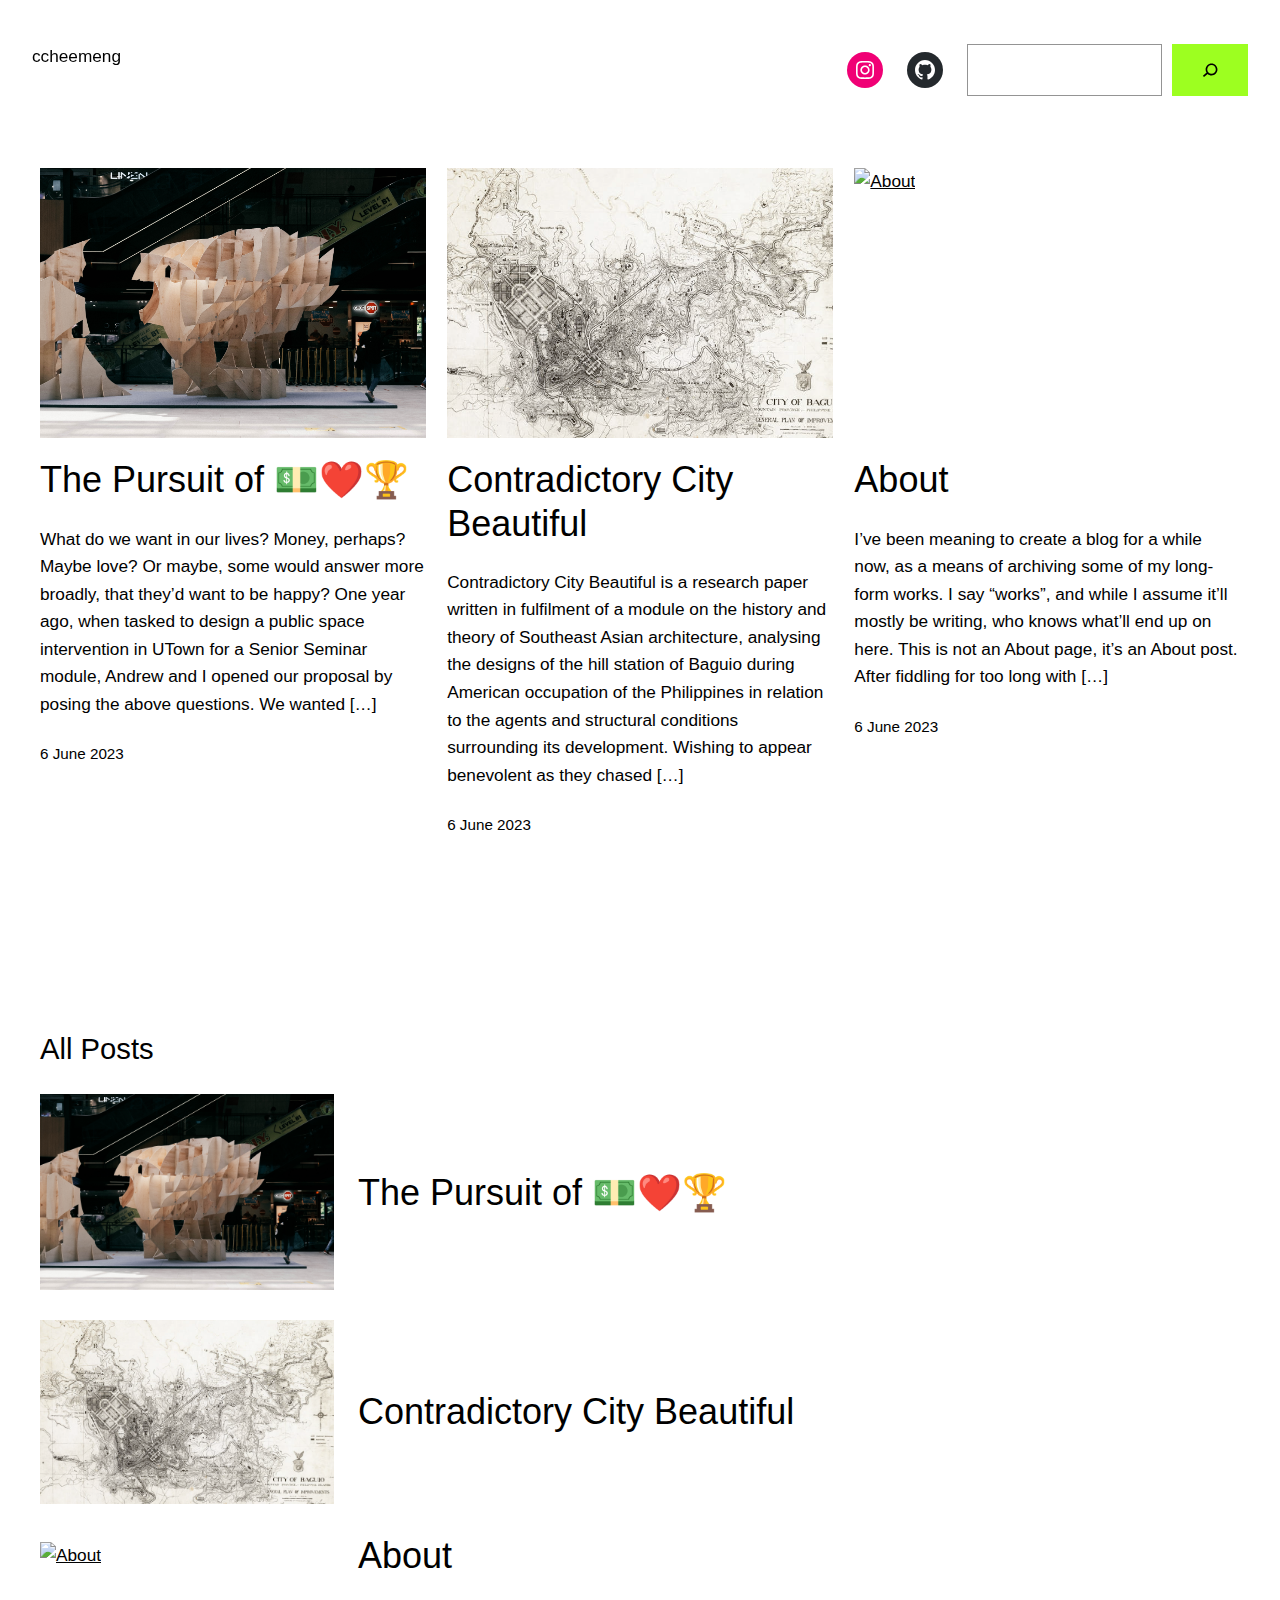
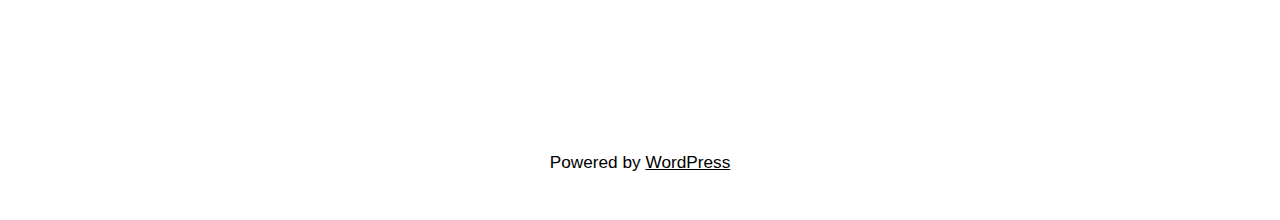
==== index.html @ 20da53ec "Add files via upload" ====
<!DOCTYPE html> <html lang="en-GB"> <head> 	<meta charset="UTF-8" /> 	<meta name="viewport" content="width=device-width, initial-scale=1" /> <meta name='robots' content='max-image-preview:large' /> <title>ccheemeng</title> <link rel="alternate" type="application/rss+xml" title="ccheemeng &raquo; Feed" href="./feed/" /> <link rel="alternate" type="application/rss+xml" title="ccheemeng &raquo; Comments Feed" href="./comments/feed/" /> <script>
window._wpemojiSettings = {"baseUrl":"https:\/\/s.w.org\/images\/core\/emoji\/14.0.0\/72x72\/","ext":".png","svgUrl":"https:\/\/s.w.org\/images\/core\/emoji\/14.0.0\/svg\/","svgExt":".svg","source":{"concatemoji":".\/wp-includes\/js\/wp-emoji-release.min.js?ver=6.2.2"}};
/*! This file is auto-generated */
!function(e,a,t){var n,r,o,i=a.createElement("canvas"),p=i.getContext&&i.getContext("2d");function s(e,t){p.clearRect(0,0,i.width,i.height),p.fillText(e,0,0);e=i.toDataURL();return p.clearRect(0,0,i.width,i.height),p.fillText(t,0,0),e===i.toDataURL()}function c(e){var t=a.createElement("script");t.src=e,t.defer=t.type="text/javascript",a.getElementsByTagName("head")[0].appendChild(t)}for(o=Array("flag","emoji"),t.supports={everything:!0,everythingExceptFlag:!0},r=0;r<o.length;r++)t.supports[o[r]]=function(e){if(p&&p.fillText)switch(p.textBaseline="top",p.font="600 32px Arial",e){case"flag":return s("\ud83c\udff3\ufe0f\u200d\u26a7\ufe0f","\ud83c\udff3\ufe0f\u200b\u26a7\ufe0f")?!1:!s("\ud83c\uddfa\ud83c\uddf3","\ud83c\uddfa\u200b\ud83c\uddf3")&&!s("\ud83c\udff4\udb40\udc67\udb40\udc62\udb40\udc65\udb40\udc6e\udb40\udc67\udb40\udc7f","\ud83c\udff4\u200b\udb40\udc67\u200b\udb40\udc62\u200b\udb40\udc65\u200b\udb40\udc6e\u200b\udb40\udc67\u200b\udb40\udc7f");case"emoji":return!s("\ud83e\udef1\ud83c\udffb\u200d\ud83e\udef2\ud83c\udfff","\ud83e\udef1\ud83c\udffb\u200b\ud83e\udef2\ud83c\udfff")}return!1}(o[r]),t.supports.everything=t.supports.everything&&t.supports[o[r]],"flag"!==o[r]&&(t.supports.everythingExceptFlag=t.supports.everythingExceptFlag&&t.supports[o[r]]);t.supports.everythingExceptFlag=t.supports.everythingExceptFlag&&!t.supports.flag,t.DOMReady=!1,t.readyCallback=function(){t.DOMReady=!0},t.supports.everything||(n=function(){t.readyCallback()},a.addEventListener?(a.addEventListener("DOMContentLoaded",n,!1),e.addEventListener("load",n,!1)):(e.attachEvent("onload",n),a.attachEvent("onreadystatechange",function(){"complete"===a.readyState&&t.readyCallback()})),(e=t.source||{}).concatemoji?c(e.concatemoji):e.wpemoji&&e.twemoji&&(c(e.twemoji),c(e.wpemoji)))}(window,document,window._wpemojiSettings);
</script> <style> img.wp-smiley, img.emoji { 	display: inline !important; 	border: none !important; 	box-shadow: none !important; 	height: 1em !important; 	width: 1em !important; 	margin: 0 0.07em !important; 	vertical-align: -0.1em !important; 	background: none !important; 	padding: 0 !important; } </style> 	<style id='wp-block-site-title-inline-css'> .wp-block-site-title a{color:inherit} .wp-block-site-title{font-size: var(--wp--preset--font-size--medium);font-weight: normal;line-height: 1.4;} .wp-block-site-title a:where(:not(.wp-element-button)){text-decoration: none;} .wp-block-site-title a:where(:not(.wp-element-button)):hover{text-decoration: underline;} .wp-block-site-title a:where(:not(.wp-element-button)):focus{text-decoration: underline dashed;} .wp-block-site-title a:where(:not(.wp-element-button)):active{color: var(--wp--preset--color--secondary);text-decoration: none;} </style> <style id='wp-block-page-list-inline-css'> .wp-block-navigation .wp-block-page-list{align-items:var(--navigation-layout-align,initial);background-color:inherit;display:flex;flex-direction:var(--navigation-layout-direction,initial);flex-wrap:var(--navigation-layout-wrap,wrap);justify-content:var(--navigation-layout-justify,initial)}.wp-block-navigation .wp-block-navigation-item{background-color:inherit} </style> <link rel='stylesheet' id='wp-block-navigation-css' href='./css/navigation-style.min.css' media='all' /> <style id='wp-block-navigation-inline-css'> .wp-block-navigation{font-size: var(--wp--preset--font-size--small);} .wp-block-navigation a:where(:not(.wp-element-button)){color: inherit;text-decoration: none;} .wp-block-navigation a:where(:not(.wp-element-button)):hover{text-decoration: underline;} .wp-block-navigation a:where(:not(.wp-element-button)):focus{text-decoration: underline dashed;} .wp-block-navigation a:where(:not(.wp-element-button)):active{text-decoration: none;} </style> <style id='wp-block-group-inline-css'> .wp-block-group{box-sizing:border-box} </style> <link rel='stylesheet' id='wp-block-social-links-css' href='./css/social-links-style.min.css' media='all' /> <style id='wp-block-search-inline-css'> .wp-block-search__button{margin-left:.625em;word-break:normal}.wp-block-search__button.has-icon{line-height:0}.wp-block-search__button svg{fill:currentColor;min-height:1.5em;min-width:1.5em;vertical-align:text-bottom}:where(.wp-block-search__button){border:1px solid #ccc;padding:.375em .625em}.wp-block-search__inside-wrapper{display:flex;flex:auto;flex-wrap:nowrap;max-width:100%}.wp-block-search__label{width:100%}.wp-block-search__input{border:1px solid #949494;flex-grow:1;margin-left:0;margin-right:0;min-width:3em;padding:8px;text-decoration:unset!important}.wp-block-search.wp-block-search__button-only .wp-block-search__button{margin-left:0}:where(.wp-block-search__button-inside .wp-block-search__inside-wrapper){border:1px solid #949494;padding:4px}:where(.wp-block-search__button-inside .wp-block-search__inside-wrapper) .wp-block-search__input{border:none;border-radius:0;padding:0 0 0 .25em}:where(.wp-block-search__button-inside .wp-block-search__inside-wrapper) .wp-block-search__input:focus{outline:none}:where(.wp-block-search__button-inside .wp-block-search__inside-wrapper) :where(.wp-block-search__button){padding:.125em .5em}.wp-block-search.aligncenter .wp-block-search__inside-wrapper{margin:auto} </style> <style id='wp-block-columns-inline-css'> .wp-block-columns{align-items:normal!important;box-sizing:border-box;display:flex;flex-wrap:wrap!important;margin-bottom:1.75em}@media (min-width:782px){.wp-block-columns{flex-wrap:nowrap!important}}.wp-block-columns.are-vertically-aligned-top{align-items:flex-start}.wp-block-columns.are-vertically-aligned-center{align-items:center}.wp-block-columns.are-vertically-aligned-bottom{align-items:flex-end}@media (max-width:781px){.wp-block-columns:not(.is-not-stacked-on-mobile)>.wp-block-column{flex-basis:100%!important}}@media (min-width:782px){.wp-block-columns:not(.is-not-stacked-on-mobile)>.wp-block-column{flex-basis:0;flex-grow:1}.wp-block-columns:not(.is-not-stacked-on-mobile)>.wp-block-column[style*=flex-basis]{flex-grow:0}}.wp-block-columns.is-not-stacked-on-mobile{flex-wrap:nowrap!important}.wp-block-columns.is-not-stacked-on-mobile>.wp-block-column{flex-basis:0;flex-grow:1}.wp-block-columns.is-not-stacked-on-mobile>.wp-block-column[style*=flex-basis]{flex-grow:0}:where(.wp-block-columns.has-background){padding:1.25em 2.375em}.wp-block-column{flex-grow:1;min-width:0;overflow-wrap:break-word;word-break:break-word}.wp-block-column.is-vertically-aligned-top{align-self:flex-start}.wp-block-column.is-vertically-aligned-center{align-self:center}.wp-block-column.is-vertically-aligned-bottom{align-self:flex-end}.wp-block-column.is-vertically-aligned-bottom,.wp-block-column.is-vertically-aligned-center,.wp-block-column.is-vertically-aligned-top{width:100%} </style> <style id='wp-block-post-featured-image-inline-css'> .wp-block-post-featured-image{margin-left:0;margin-right:0}.wp-block-post-featured-image a{display:block}.wp-block-post-featured-image img{box-sizing:border-box;height:auto;max-width:100%;vertical-align:bottom;width:100%}.wp-block-post-featured-image.alignfull img,.wp-block-post-featured-image.alignwide img{width:100%}.wp-block-post-featured-image .wp-block-post-featured-image__overlay.has-background-dim{background-color:#000;inset:0;position:absolute}.wp-block-post-featured-image{position:relative}.wp-block-post-featured-image .wp-block-post-featured-image__overlay.has-background-gradient{background-color:transparent}.wp-block-post-featured-image .wp-block-post-featured-image__overlay.has-background-dim-0{opacity:0}.wp-block-post-featured-image .wp-block-post-featured-image__overlay.has-background-dim-10{opacity:.1}.wp-block-post-featured-image .wp-block-post-featured-image__overlay.has-background-dim-20{opacity:.2}.wp-block-post-featured-image .wp-block-post-featured-image__overlay.has-background-dim-30{opacity:.3}.wp-block-post-featured-image .wp-block-post-featured-image__overlay.has-background-dim-40{opacity:.4}.wp-block-post-featured-image .wp-block-post-featured-image__overlay.has-background-dim-50{opacity:.5}.wp-block-post-featured-image .wp-block-post-featured-image__overlay.has-background-dim-60{opacity:.6}.wp-block-post-featured-image .wp-block-post-featured-image__overlay.has-background-dim-70{opacity:.7}.wp-block-post-featured-image .wp-block-post-featured-image__overlay.has-background-dim-80{opacity:.8}.wp-block-post-featured-image .wp-block-post-featured-image__overlay.has-background-dim-90{opacity:.9}.wp-block-post-featured-image .wp-block-post-featured-image__overlay.has-background-dim-100{opacity:1} </style> <style id='wp-block-post-title-inline-css'> .wp-block-post-title{box-sizing:border-box;word-break:break-word}.wp-block-post-title a{display:inline-block} .wp-block-post-title{font-weight: 400;margin-top: 1.25rem;margin-bottom: 1.25rem;} .wp-block-post-title a:where(:not(.wp-element-button)){text-decoration: none;} .wp-block-post-title a:where(:not(.wp-element-button)):hover{text-decoration: underline;} .wp-block-post-title a:where(:not(.wp-element-button)):focus{text-decoration: underline dashed;} .wp-block-post-title a:where(:not(.wp-element-button)):active{color: var(--wp--preset--color--secondary);text-decoration: none;} </style> <style id='wp-block-paragraph-inline-css'> .is-small-text{font-size:.875em}.is-regular-text{font-size:1em}.is-large-text{font-size:2.25em}.is-larger-text{font-size:3em}.has-drop-cap:not(:focus):first-letter{float:left;font-size:8.4em;font-style:normal;font-weight:100;line-height:.68;margin:.05em .1em 0 0;text-transform:uppercase}body.rtl .has-drop-cap:not(:focus):first-letter{float:none;margin-left:.1em}p.has-drop-cap.has-background{overflow:hidden}p.has-background{padding:1.25em 2.375em}:where(p.has-text-color:not(.has-link-color)) a{color:inherit} </style> <style id='wp-block-post-excerpt-inline-css'> .wp-block-post-excerpt{margin-bottom:var(--wp--style--block-gap);margin-top:var(--wp--style--block-gap)}.wp-block-post-excerpt__excerpt{margin-bottom:0;margin-top:0}.wp-block-post-excerpt__more-text{margin-bottom:0;margin-top:var(--wp--style--block-gap)}.wp-block-post-excerpt__more-link{display:inline-block} .wp-block-post-excerpt{font-size: var(--wp--preset--font-size--medium);} </style> <style id='wp-block-post-date-inline-css'> .wp-block-post-date{box-sizing:border-box} .wp-block-post-date{font-size: var(--wp--preset--font-size--small);font-weight: 400;} .wp-block-post-date a:where(:not(.wp-element-button)){text-decoration: none;} .wp-block-post-date a:where(:not(.wp-element-button)):hover{text-decoration: underline;} </style> <style id='wp-block-spacer-inline-css'> .wp-block-spacer{clear:both} </style> <style id='wp-block-heading-inline-css'> h1.has-background,h2.has-background,h3.has-background,h4.has-background,h5.has-background,h6.has-background{padding:1.25em 2.375em} </style> <style id='wp-block-quote-inline-css'> .wp-block-quote{box-sizing:border-box;overflow-wrap:break-word}.wp-block-quote.is-large:where(:not(.is-style-plain)),.wp-block-quote.is-style-large:where(:not(.is-style-plain)){margin-bottom:1em;padding:0 1em}.wp-block-quote.is-large:where(:not(.is-style-plain)) p,.wp-block-quote.is-style-large:where(:not(.is-style-plain)) p{font-size:1.5em;font-style:italic;line-height:1.6}.wp-block-quote.is-large:where(:not(.is-style-plain)) cite,.wp-block-quote.is-large:where(:not(.is-style-plain)) footer,.wp-block-quote.is-style-large:where(:not(.is-style-plain)) cite,.wp-block-quote.is-style-large:where(:not(.is-style-plain)) footer{font-size:1.125em;text-align:right} .wp-block-quote{border-width: 1px;padding-right: var(--wp--preset--spacing--30);padding-left: var(--wp--preset--spacing--30);} .wp-block-quote cite{font-size: var(--wp--preset--font-size--small);font-style: normal;} </style> <style id='wp-block-post-template-inline-css'> .wp-block-post-template{list-style:none;margin-bottom:0;margin-top:0;max-width:100%;padding:0}.wp-block-post-template.wp-block-post-template{background:none}.wp-block-post-template.is-flex-container{display:flex;flex-direction:row;flex-wrap:wrap;gap:1.25em}.wp-block-post-template.is-flex-container li{margin:0;width:100%}@media (min-width:600px){.wp-block-post-template.is-flex-container.is-flex-container.columns-2>li{width:calc(50% - .625em)}.wp-block-post-template.is-flex-container.is-flex-container.columns-3>li{width:calc(33.33333% - .83333em)}.wp-block-post-template.is-flex-container.is-flex-container.columns-4>li{width:calc(25% - .9375em)}.wp-block-post-template.is-flex-container.is-flex-container.columns-5>li{width:calc(20% - 1em)}.wp-block-post-template.is-flex-container.is-flex-container.columns-6>li{width:calc(16.66667% - 1.04167em)}} </style> <style id='wp-block-query-pagination-inline-css'> .wp-block-query-pagination>.wp-block-query-pagination-next,.wp-block-query-pagination>.wp-block-query-pagination-numbers,.wp-block-query-pagination>.wp-block-query-pagination-previous{margin-bottom:.5em;margin-right:.5em}.wp-block-query-pagination>.wp-block-query-pagination-next:last-child,.wp-block-query-pagination>.wp-block-query-pagination-numbers:last-child,.wp-block-query-pagination>.wp-block-query-pagination-previous:last-child{margin-right:0}.wp-block-query-pagination.is-content-justification-space-between>.wp-block-query-pagination-next:last-of-type{margin-inline-start:auto}.wp-block-query-pagination.is-content-justification-space-between>.wp-block-query-pagination-previous:first-child{margin-inline-end:auto}.wp-block-query-pagination .wp-block-query-pagination-previous-arrow{display:inline-block;margin-right:1ch}.wp-block-query-pagination .wp-block-query-pagination-previous-arrow:not(.is-arrow-chevron){transform:scaleX(1)}.wp-block-query-pagination .wp-block-query-pagination-next-arrow{display:inline-block;margin-left:1ch}.wp-block-query-pagination .wp-block-query-pagination-next-arrow:not(.is-arrow-chevron){transform:scaleX(1)}.wp-block-query-pagination.aligncenter{justify-content:center} .wp-block-query-pagination{font-size: var(--wp--preset--font-size--small);font-weight: 400;} .wp-block-query-pagination a:where(:not(.wp-element-button)){text-decoration: none;} .wp-block-query-pagination a:where(:not(.wp-element-button)):hover{text-decoration: underline;} </style> <style id='wp-block-query-inline-css'> .wp-block-query h2{font-size: var(--wp--preset--font-size--x-large);} </style> <style id='wp-block-library-inline-css'> :root{--wp-admin-theme-color:#007cba;--wp-admin-theme-color--rgb:0,124,186;--wp-admin-theme-color-darker-10:#006ba1;--wp-admin-theme-color-darker-10--rgb:0,107,161;--wp-admin-theme-color-darker-20:#005a87;--wp-admin-theme-color-darker-20--rgb:0,90,135;--wp-admin-border-width-focus:2px;--wp-block-synced-color:#7a00df;--wp-block-synced-color--rgb:122,0,223}@media (-webkit-min-device-pixel-ratio:2),(min-resolution:192dpi){:root{--wp-admin-border-width-focus:1.5px}}.wp-element-button{cursor:pointer}:root{--wp--preset--font-size--normal:16px;--wp--preset--font-size--huge:42px}:root .has-very-light-gray-background-color{background-color:#eee}:root .has-very-dark-gray-background-color{background-color:#313131}:root .has-very-light-gray-color{color:#eee}:root .has-very-dark-gray-color{color:#313131}:root .has-vivid-green-cyan-to-vivid-cyan-blue-gradient-background{background:linear-gradient(135deg,#00d084,#0693e3)}:root .has-purple-crush-gradient-background{background:linear-gradient(135deg,#34e2e4,#4721fb 50%,#ab1dfe)}:root .has-hazy-dawn-gradient-background{background:linear-gradient(135deg,#faaca8,#dad0ec)}:root .has-subdued-olive-gradient-background{background:linear-gradient(135deg,#fafae1,#67a671)}:root .has-atomic-cream-gradient-background{background:linear-gradient(135deg,#fdd79a,#004a59)}:root .has-nightshade-gradient-background{background:linear-gradient(135deg,#330968,#31cdcf)}:root .has-midnight-gradient-background{background:linear-gradient(135deg,#020381,#2874fc)}.has-regular-font-size{font-size:1em}.has-larger-font-size{font-size:2.625em}.has-normal-font-size{font-size:var(--wp--preset--font-size--normal)}.has-huge-font-size{font-size:var(--wp--preset--font-size--huge)}.has-text-align-center{text-align:center}.has-text-align-left{text-align:left}.has-text-align-right{text-align:right}#end-resizable-editor-section{display:none}.aligncenter{clear:both}.items-justified-left{justify-content:flex-start}.items-justified-center{justify-content:center}.items-justified-right{justify-content:flex-end}.items-justified-space-between{justify-content:space-between}.screen-reader-text{clip:rect(1px,1px,1px,1px);word-wrap:normal!important;border:0;-webkit-clip-path:inset(50%);clip-path:inset(50%);height:1px;margin:-1px;overflow:hidden;padding:0;position:absolute;width:1px}.screen-reader-text:focus{clip:auto!important;background-color:#ddd;-webkit-clip-path:none;clip-path:none;color:#444;display:block;font-size:1em;height:auto;left:5px;line-height:normal;padding:15px 23px 14px;text-decoration:none;top:5px;width:auto;z-index:100000}html :where(.has-border-color){border-style:solid}html :where([style*=border-top-color]){border-top-style:solid}html :where([style*=border-right-color]){border-right-style:solid}html :where([style*=border-bottom-color]){border-bottom-style:solid}html :where([style*=border-left-color]){border-left-style:solid}html :where([style*=border-width]){border-style:solid}html :where([style*=border-top-width]){border-top-style:solid}html :where([style*=border-right-width]){border-right-style:solid}html :where([style*=border-bottom-width]){border-bottom-style:solid}html :where([style*=border-left-width]){border-left-style:solid}html :where(img[class*=wp-image-]){height:auto;max-width:100%}figure{margin:0 0 1em}html :where(.is-position-sticky){--wp-admin--admin-bar--position-offset:var(--wp-admin--admin-bar--height,0px)}@media screen and (max-width:600px){html :where(.is-position-sticky){--wp-admin--admin-bar--position-offset:0px}} </style> <style id='global-styles-inline-css'> body{--wp--preset--color--black: #000000;--wp--preset--color--cyan-bluish-gray: #abb8c3;--wp--preset--color--white: #ffffff;--wp--preset--color--pale-pink: #f78da7;--wp--preset--color--vivid-red: #cf2e2e;--wp--preset--color--luminous-vivid-orange: #ff6900;--wp--preset--color--luminous-vivid-amber: #fcb900;--wp--preset--color--light-green-cyan: #7bdcb5;--wp--preset--color--vivid-green-cyan: #00d084;--wp--preset--color--pale-cyan-blue: #8ed1fc;--wp--preset--color--vivid-cyan-blue: #0693e3;--wp--preset--color--vivid-purple: #9b51e0;--wp--preset--color--base: #ffffff;--wp--preset--color--contrast: #000000;--wp--preset--color--primary: #9DFF20;--wp--preset--color--secondary: #345C00;--wp--preset--color--tertiary: #F6F6F6;--wp--preset--gradient--vivid-cyan-blue-to-vivid-purple: linear-gradient(135deg,rgba(6,147,227,1) 0%,rgb(155,81,224) 100%);--wp--preset--gradient--light-green-cyan-to-vivid-green-cyan: linear-gradient(135deg,rgb(122,220,180) 0%,rgb(0,208,130) 100%);--wp--preset--gradient--luminous-vivid-amber-to-luminous-vivid-orange: linear-gradient(135deg,rgba(252,185,0,1) 0%,rgba(255,105,0,1) 100%);--wp--preset--gradient--luminous-vivid-orange-to-vivid-red: linear-gradient(135deg,rgba(255,105,0,1) 0%,rgb(207,46,46) 100%);--wp--preset--gradient--very-light-gray-to-cyan-bluish-gray: linear-gradient(135deg,rgb(238,238,238) 0%,rgb(169,184,195) 100%);--wp--preset--gradient--cool-to-warm-spectrum: linear-gradient(135deg,rgb(74,234,220) 0%,rgb(151,120,209) 20%,rgb(207,42,186) 40%,rgb(238,44,130) 60%,rgb(251,105,98) 80%,rgb(254,248,76) 100%);--wp--preset--gradient--blush-light-purple: linear-gradient(135deg,rgb(255,206,236) 0%,rgb(152,150,240) 100%);--wp--preset--gradient--blush-bordeaux: linear-gradient(135deg,rgb(254,205,165) 0%,rgb(254,45,45) 50%,rgb(107,0,62) 100%);--wp--preset--gradient--luminous-dusk: linear-gradient(135deg,rgb(255,203,112) 0%,rgb(199,81,192) 50%,rgb(65,88,208) 100%);--wp--preset--gradient--pale-ocean: linear-gradient(135deg,rgb(255,245,203) 0%,rgb(182,227,212) 50%,rgb(51,167,181) 100%);--wp--preset--gradient--electric-grass: linear-gradient(135deg,rgb(202,248,128) 0%,rgb(113,206,126) 100%);--wp--preset--gradient--midnight: linear-gradient(135deg,rgb(2,3,129) 0%,rgb(40,116,252) 100%);--wp--preset--duotone--dark-grayscale: url('#wp-duotone-dark-grayscale');--wp--preset--duotone--grayscale: url('#wp-duotone-grayscale');--wp--preset--duotone--purple-yellow: url('#wp-duotone-purple-yellow');--wp--preset--duotone--blue-red: url('#wp-duotone-blue-red');--wp--preset--duotone--midnight: url('#wp-duotone-midnight');--wp--preset--duotone--magenta-yellow: url('#wp-duotone-magenta-yellow');--wp--preset--duotone--purple-green: url('#wp-duotone-purple-green');--wp--preset--duotone--blue-orange: url('#wp-duotone-blue-orange');--wp--preset--font-size--small: clamp(0.875rem, 0.875rem + ((1vw - 0.48rem) * 0.24), 1rem);--wp--preset--font-size--medium: clamp(1rem, 1rem + ((1vw - 0.48rem) * 0.24), 1.125rem);--wp--preset--font-size--large: clamp(1.75rem, 1.75rem + ((1vw - 0.48rem) * 0.24), 1.875rem);--wp--preset--font-size--x-large: 2.25rem;--wp--preset--font-size--xx-large: clamp(4rem, 4rem + ((1vw - 0.48rem) * 11.538), 10rem);--wp--preset--font-family--dm-sans: "DM Sans", sans-serif;--wp--preset--font-family--ibm-plex-mono: 'IBM Plex Mono', monospace;--wp--preset--font-family--inter: "Inter", sans-serif;--wp--preset--font-family--system-font: -apple-system,BlinkMacSystemFont,"Segoe UI",Roboto,Oxygen-Sans,Ubuntu,Cantarell,"Helvetica Neue",sans-serif;--wp--preset--font-family--source-serif-pro: "Source Serif Pro", serif;--wp--preset--spacing--30: clamp(1.5rem, 5vw, 2rem);--wp--preset--spacing--40: clamp(1.8rem, 1.8rem + ((1vw - 0.48rem) * 2.885), 3rem);--wp--preset--spacing--50: clamp(2.5rem, 8vw, 4.5rem);--wp--preset--spacing--60: clamp(3.75rem, 10vw, 7rem);--wp--preset--spacing--70: clamp(5rem, 5.25rem + ((1vw - 0.48rem) * 9.096), 8rem);--wp--preset--spacing--80: clamp(7rem, 14vw, 11rem);--wp--preset--shadow--natural: 6px 6px 9px rgba(0, 0, 0, 0.2);--wp--preset--shadow--deep: 12px 12px 50px rgba(0, 0, 0, 0.4);--wp--preset--shadow--sharp: 6px 6px 0px rgba(0, 0, 0, 0.2);--wp--preset--shadow--outlined: 6px 6px 0px -3px rgba(255, 255, 255, 1), 6px 6px rgba(0, 0, 0, 1);--wp--preset--shadow--crisp: 6px 6px 0px rgba(0, 0, 0, 1);}body { margin: 0;--wp--style--global--content-size: 650px;--wp--style--global--wide-size: 1200px; }.wp-site-blocks { padding-top: var(--wp--style--root--padding-top); padding-bottom: var(--wp--style--root--padding-bottom); }.has-global-padding { padding-right: var(--wp--style--root--padding-right); padding-left: var(--wp--style--root--padding-left); }.has-global-padding :where(.has-global-padding) { padding-right: 0; padding-left: 0; }.has-global-padding > .alignfull { margin-right: calc(var(--wp--style--root--padding-right) * -1); margin-left: calc(var(--wp--style--root--padding-left) * -1); }.has-global-padding :where(.has-global-padding) > .alignfull { margin-right: 0; margin-left: 0; }.has-global-padding > .alignfull:where(:not(.has-global-padding)) > :where([class*="wp-block-"]:not(.alignfull):not([class*="__"]),p,h1,h2,h3,h4,h5,h6,ul,ol) { padding-right: var(--wp--style--root--padding-right); padding-left: var(--wp--style--root--padding-left); }.has-global-padding :where(.has-global-padding) > .alignfull:where(:not(.has-global-padding)) > :where([class*="wp-block-"]:not(.alignfull):not([class*="__"]),p,h1,h2,h3,h4,h5,h6,ul,ol) { padding-right: 0; padding-left: 0; }.wp-site-blocks > .alignleft { float: left; margin-right: 2em; }.wp-site-blocks > .alignright { float: right; margin-left: 2em; }.wp-site-blocks > .aligncenter { justify-content: center; margin-left: auto; margin-right: auto; }.wp-site-blocks > * { margin-block-start: 0; margin-block-end: 0; }.wp-site-blocks > * + * { margin-block-start: 1.5rem; }body { --wp--style--block-gap: 1.5rem; }body .is-layout-flow > *{margin-block-start: 0;margin-block-end: 0;}body .is-layout-flow > * + *{margin-block-start: 1.5rem;margin-block-end: 0;}body .is-layout-constrained > *{margin-block-start: 0;margin-block-end: 0;}body .is-layout-constrained > * + *{margin-block-start: 1.5rem;margin-block-end: 0;}body .is-layout-flex{gap: 1.5rem;}body .is-layout-flow > .alignleft{float: left;margin-inline-start: 0;margin-inline-end: 2em;}body .is-layout-flow > .alignright{float: right;margin-inline-start: 2em;margin-inline-end: 0;}body .is-layout-flow > .aligncenter{margin-left: auto !important;margin-right: auto !important;}body .is-layout-constrained > .alignleft{float: left;margin-inline-start: 0;margin-inline-end: 2em;}body .is-layout-constrained > .alignright{float: right;margin-inline-start: 2em;margin-inline-end: 0;}body .is-layout-constrained > .aligncenter{margin-left: auto !important;margin-right: auto !important;}body .is-layout-constrained > :where(:not(.alignleft):not(.alignright):not(.alignfull)){max-width: var(--wp--style--global--content-size);margin-left: auto !important;margin-right: auto !important;}body .is-layout-constrained > .alignwide{max-width: var(--wp--style--global--wide-size);}body .is-layout-flex{display: flex;}body .is-layout-flex{flex-wrap: wrap;align-items: center;}body .is-layout-flex > *{margin: 0;}body{background-color: var(--wp--preset--color--base);color: var(--wp--preset--color--contrast);font-family: var(--wp--preset--font-family--system-font);font-size: var(--wp--preset--font-size--medium);line-height: 1.6;--wp--style--root--padding-top: var(--wp--preset--spacing--40);--wp--style--root--padding-right: var(--wp--preset--spacing--30);--wp--style--root--padding-bottom: var(--wp--preset--spacing--40);--wp--style--root--padding-left: var(--wp--preset--spacing--30);}a:where(:not(.wp-element-button)){color: var(--wp--preset--color--contrast);text-decoration: underline;}a:where(:not(.wp-element-button)):hover{text-decoration: none;}a:where(:not(.wp-element-button)):focus{text-decoration: underline dashed;}a:where(:not(.wp-element-button)):active{color: var(--wp--preset--color--secondary);text-decoration: none;}h1, h2, h3, h4, h5, h6{font-weight: 400;line-height: 1.4;}h1{font-size: clamp(2.719rem, 2.719rem + ((1vw - 0.48rem) * 1.742), 3.625rem);line-height: 1.2;}h2{font-size: clamp(2.625rem, calc(2.625rem + ((1vw - 0.48rem) * 8.4135)), 3.25rem);line-height: 1.2;}h3{font-size: var(--wp--preset--font-size--x-large);}h4{font-size: var(--wp--preset--font-size--large);}h5{font-size: var(--wp--preset--font-size--medium);font-weight: 700;text-transform: uppercase;}h6{font-size: var(--wp--preset--font-size--medium);text-transform: uppercase;}.wp-element-button, .wp-block-button__link{background-color: var(--wp--preset--color--primary);border-radius: 0;border-width: 0;color: var(--wp--preset--color--contrast);font-family: inherit;font-size: inherit;line-height: inherit;padding: calc(0.667em + 2px) calc(1.333em + 2px);text-decoration: none;}.wp-element-button:visited, .wp-block-button__link:visited{color: var(--wp--preset--color--contrast);}.wp-element-button:hover, .wp-block-button__link:hover{background-color: var(--wp--preset--color--contrast);color: var(--wp--preset--color--base);}.wp-element-button:focus, .wp-block-button__link:focus{background-color: var(--wp--preset--color--contrast);color: var(--wp--preset--color--base);}.wp-element-button:active, .wp-block-button__link:active{background-color: var(--wp--preset--color--secondary);color: var(--wp--preset--color--base);}.has-black-color{color: var(--wp--preset--color--black) !important;}.has-cyan-bluish-gray-color{color: var(--wp--preset--color--cyan-bluish-gray) !important;}.has-white-color{color: var(--wp--preset--color--white) !important;}.has-pale-pink-color{color: var(--wp--preset--color--pale-pink) !important;}.has-vivid-red-color{color: var(--wp--preset--color--vivid-red) !important;}.has-luminous-vivid-orange-color{color: var(--wp--preset--color--luminous-vivid-orange) !important;}.has-luminous-vivid-amber-color{color: var(--wp--preset--color--luminous-vivid-amber) !important;}.has-light-green-cyan-color{color: var(--wp--preset--color--light-green-cyan) !important;}.has-vivid-green-cyan-color{color: var(--wp--preset--color--vivid-green-cyan) !important;}.has-pale-cyan-blue-color{color: var(--wp--preset--color--pale-cyan-blue) !important;}.has-vivid-cyan-blue-color{color: var(--wp--preset--color--vivid-cyan-blue) !important;}.has-vivid-purple-color{color: var(--wp--preset--color--vivid-purple) !important;}.has-base-color{color: var(--wp--preset--color--base) !important;}.has-contrast-color{color: var(--wp--preset--color--contrast) !important;}.has-primary-color{color: var(--wp--preset--color--primary) !important;}.has-secondary-color{color: var(--wp--preset--color--secondary) !important;}.has-tertiary-color{color: var(--wp--preset--color--tertiary) !important;}.has-black-background-color{background-color: var(--wp--preset--color--black) !important;}.has-cyan-bluish-gray-background-color{background-color: var(--wp--preset--color--cyan-bluish-gray) !important;}.has-white-background-color{background-color: var(--wp--preset--color--white) !important;}.has-pale-pink-background-color{background-color: var(--wp--preset--color--pale-pink) !important;}.has-vivid-red-background-color{background-color: var(--wp--preset--color--vivid-red) !important;}.has-luminous-vivid-orange-background-color{background-color: var(--wp--preset--color--luminous-vivid-orange) !important;}.has-luminous-vivid-amber-background-color{background-color: var(--wp--preset--color--luminous-vivid-amber) !important;}.has-light-green-cyan-background-color{background-color: var(--wp--preset--color--light-green-cyan) !important;}.has-vivid-green-cyan-background-color{background-color: var(--wp--preset--color--vivid-green-cyan) !important;}.has-pale-cyan-blue-background-color{background-color: var(--wp--preset--color--pale-cyan-blue) !important;}.has-vivid-cyan-blue-background-color{background-color: var(--wp--preset--color--vivid-cyan-blue) !important;}.has-vivid-purple-background-color{background-color: var(--wp--preset--color--vivid-purple) !important;}.has-base-background-color{background-color: var(--wp--preset--color--base) !important;}.has-contrast-background-color{background-color: var(--wp--preset--color--contrast) !important;}.has-primary-background-color{background-color: var(--wp--preset--color--primary) !important;}.has-secondary-background-color{background-color: var(--wp--preset--color--secondary) !important;}.has-tertiary-background-color{background-color: var(--wp--preset--color--tertiary) !important;}.has-black-border-color{border-color: var(--wp--preset--color--black) !important;}.has-cyan-bluish-gray-border-color{border-color: var(--wp--preset--color--cyan-bluish-gray) !important;}.has-white-border-color{border-color: var(--wp--preset--color--white) !important;}.has-pale-pink-border-color{border-color: var(--wp--preset--color--pale-pink) !important;}.has-vivid-red-border-color{border-color: var(--wp--preset--color--vivid-red) !important;}.has-luminous-vivid-orange-border-color{border-color: var(--wp--preset--color--luminous-vivid-orange) !important;}.has-luminous-vivid-amber-border-color{border-color: var(--wp--preset--color--luminous-vivid-amber) !important;}.has-light-green-cyan-border-color{border-color: var(--wp--preset--color--light-green-cyan) !important;}.has-vivid-green-cyan-border-color{border-color: var(--wp--preset--color--vivid-green-cyan) !important;}.has-pale-cyan-blue-border-color{border-color: var(--wp--preset--color--pale-cyan-blue) !important;}.has-vivid-cyan-blue-border-color{border-color: var(--wp--preset--color--vivid-cyan-blue) !important;}.has-vivid-purple-border-color{border-color: var(--wp--preset--color--vivid-purple) !important;}.has-base-border-color{border-color: var(--wp--preset--color--base) !important;}.has-contrast-border-color{border-color: var(--wp--preset--color--contrast) !important;}.has-primary-border-color{border-color: var(--wp--preset--color--primary) !important;}.has-secondary-border-color{border-color: var(--wp--preset--color--secondary) !important;}.has-tertiary-border-color{border-color: var(--wp--preset--color--tertiary) !important;}.has-vivid-cyan-blue-to-vivid-purple-gradient-background{background: var(--wp--preset--gradient--vivid-cyan-blue-to-vivid-purple) !important;}.has-light-green-cyan-to-vivid-green-cyan-gradient-background{background: var(--wp--preset--gradient--light-green-cyan-to-vivid-green-cyan) !important;}.has-luminous-vivid-amber-to-luminous-vivid-orange-gradient-background{background: var(--wp--preset--gradient--luminous-vivid-amber-to-luminous-vivid-orange) !important;}.has-luminous-vivid-orange-to-vivid-red-gradient-background{background: var(--wp--preset--gradient--luminous-vivid-orange-to-vivid-red) !important;}.has-very-light-gray-to-cyan-bluish-gray-gradient-background{background: var(--wp--preset--gradient--very-light-gray-to-cyan-bluish-gray) !important;}.has-cool-to-warm-spectrum-gradient-background{background: var(--wp--preset--gradient--cool-to-warm-spectrum) !important;}.has-blush-light-purple-gradient-background{background: var(--wp--preset--gradient--blush-light-purple) !important;}.has-blush-bordeaux-gradient-background{background: var(--wp--preset--gradient--blush-bordeaux) !important;}.has-luminous-dusk-gradient-background{background: var(--wp--preset--gradient--luminous-dusk) !important;}.has-pale-ocean-gradient-background{background: var(--wp--preset--gradient--pale-ocean) !important;}.has-electric-grass-gradient-background{background: var(--wp--preset--gradient--electric-grass) !important;}.has-midnight-gradient-background{background: var(--wp--preset--gradient--midnight) !important;}.has-small-font-size{font-size: var(--wp--preset--font-size--small) !important;}.has-medium-font-size{font-size: var(--wp--preset--font-size--medium) !important;}.has-large-font-size{font-size: var(--wp--preset--font-size--large) !important;}.has-x-large-font-size{font-size: var(--wp--preset--font-size--x-large) !important;}.has-xx-large-font-size{font-size: var(--wp--preset--font-size--xx-large) !important;}.has-dm-sans-font-family{font-family: var(--wp--preset--font-family--dm-sans) !important;}.has-ibm-plex-mono-font-family{font-family: var(--wp--preset--font-family--ibm-plex-mono) !important;}.has-inter-font-family{font-family: var(--wp--preset--font-family--inter) !important;}.has-system-font-font-family{font-family: var(--wp--preset--font-family--system-font) !important;}.has-source-serif-pro-font-family{font-family: var(--wp--preset--font-family--source-serif-pro) !important;} </style> <style id='core-block-supports-inline-css'> .wp-container-8.wp-container-8{flex-wrap:nowrap;justify-content:flex-end;}.wp-container-16{top:calc(0px + var(--wp-admin--admin-bar--position-offset, 0px));position:sticky;z-index:10;}.wp-container-18.wp-container-18{justify-content:space-between;}.wp-container-33.wp-container-33{justify-content:center;}.wp-container-3.wp-container-3,.wp-container-10.wp-container-10,.wp-container-12.wp-container-12,.wp-container-14.wp-container-14,.wp-container-22.wp-container-22,.wp-container-25.wp-container-25,.wp-container-28.wp-container-28{flex-wrap:nowrap;} </style> <style id='wp-webfonts-inline-css'> @font-face{font-family:"DM Sans";font-style:normal;font-weight:400;font-display:fallback;src:url('./fonts/DMSans-Regular.woff2') format('woff2');font-stretch:normal;}@font-face{font-family:"DM Sans";font-style:italic;font-weight:400;font-display:fallback;src:url('./fonts/DMSans-Regular-Italic.woff2') format('woff2');font-stretch:normal;}@font-face{font-family:"DM Sans";font-style:normal;font-weight:700;font-display:fallback;src:url('./fonts/DMSans-Bold.woff2') format('woff2');font-stretch:normal;}@font-face{font-family:"DM Sans";font-style:italic;font-weight:700;font-display:fallback;src:url('./fonts/DMSans-Bold-Italic.woff2') format('woff2');font-stretch:normal;}@font-face{font-family:"IBM Plex Mono";font-style:normal;font-weight:300;font-display:block;src:url('./fonts/IBMPlexMono-Light.woff2') format('woff2');font-stretch:normal;}@font-face{font-family:"IBM Plex Mono";font-style:normal;font-weight:400;font-display:block;src:url('./fonts/IBMPlexMono-Regular.woff2') format('woff2');font-stretch:normal;}@font-face{font-family:"IBM Plex Mono";font-style:italic;font-weight:400;font-display:block;src:url('./fonts/IBMPlexMono-Italic.woff2') format('woff2');font-stretch:normal;}@font-face{font-family:"IBM Plex Mono";font-style:normal;font-weight:700;font-display:block;src:url('./fonts/IBMPlexMono-Bold.woff2') format('woff2');font-stretch:normal;}@font-face{font-family:Inter;font-style:normal;font-weight:200 900;font-display:fallback;src:url('./fonts/Inter-VariableFont_slnt,wght.ttf') format('truetype');font-stretch:normal;}@font-face{font-family:"Source Serif Pro";font-style:normal;font-weight:200 900;font-display:fallback;src:url('./fonts/SourceSerif4Variable-Roman.ttf.woff2') format('woff2');font-stretch:normal;}@font-face{font-family:"Source Serif Pro";font-style:italic;font-weight:200 900;font-display:fallback;src:url('./fonts/SourceSerif4Variable-Italic.ttf.woff2') format('woff2');font-stretch:normal;} </style>         <script>
            /* <![CDATA[ */
            var rcewpp = {
                "ajax_url":"./wp-admin/admin-ajax.php",
                "nonce": "9ebcd78526",
                "home_url": "./",
                "settings_icon": './wp-content/plugins/export-wp-page-to-static-html/admin/images/settings.png',
                "settings_hover_icon": './wp-content/plugins/export-wp-page-to-static-html/admin/images/settings_hover.png'
            };
            /* ]]\> */
        </script>         <script src='./js/navigation-view.min.js' id='wp-block-navigation-view-js'></script> <script src='./js/navigation-view-modal.min.js' id='wp-block-navigation-view-2-js'></script> <link rel="https://api.w.org/" href="./wp-json/" /><link rel="EditURI" type="application/rsd+xml" title="RSD" href="./xmlrpc.php?rsd" /> <link rel="wlwmanifest" type="application/wlwmanifest+xml" href="./wp-includes/wlwmanifest.xml" /> <meta name="generator" content="WordPress 6.2.2" /> </head>  <body class="home blog wp-embed-responsive"> <svg xmlns="http://www.w3.org/2000/svg" viewbox="0 0 0 0" width="0" height="0" focusable="false" role="none" style="visibility: hidden; position: absolute; left: -9999px; overflow: hidden;" ><defs><filter id="wp-duotone-dark-grayscale"><fecolormatrix color-interpolation-filters="sRGB" type="matrix" values=" .299 .587 .114 0 0 .299 .587 .114 0 0 .299 .587 .114 0 0 .299 .587 .114 0 0 " /><fecomponenttransfer color-interpolation-filters="sRGB" ><fefuncr type="table" tablevalues="0 0.49803921568627" /><fefuncg type="table" tablevalues="0 0.49803921568627" /><fefuncb type="table" tablevalues="0 0.49803921568627" /><fefunca type="table" tablevalues="1 1" /></fecomponenttransfer><fecomposite in2="SourceGraphic" operator="in" /></filter></defs></svg><svg xmlns="http://www.w3.org/2000/svg" viewbox="0 0 0 0" width="0" height="0" focusable="false" role="none" style="visibility: hidden; position: absolute; left: -9999px; overflow: hidden;" ><defs><filter id="wp-duotone-grayscale"><fecolormatrix color-interpolation-filters="sRGB" type="matrix" values=" .299 .587 .114 0 0 .299 .587 .114 0 0 .299 .587 .114 0 0 .299 .587 .114 0 0 " /><fecomponenttransfer color-interpolation-filters="sRGB" ><fefuncr type="table" tablevalues="0 1" /><fefuncg type="table" tablevalues="0 1" /><fefuncb type="table" tablevalues="0 1" /><fefunca type="table" tablevalues="1 1" /></fecomponenttransfer><fecomposite in2="SourceGraphic" operator="in" /></filter></defs></svg><svg xmlns="http://www.w3.org/2000/svg" viewbox="0 0 0 0" width="0" height="0" focusable="false" role="none" style="visibility: hidden; position: absolute; left: -9999px; overflow: hidden;" ><defs><filter id="wp-duotone-purple-yellow"><fecolormatrix color-interpolation-filters="sRGB" type="matrix" values=" .299 .587 .114 0 0 .299 .587 .114 0 0 .299 .587 .114 0 0 .299 .587 .114 0 0 " /><fecomponenttransfer color-interpolation-filters="sRGB" ><fefuncr type="table" tablevalues="0.54901960784314 0.98823529411765" /><fefuncg type="table" tablevalues="0 1" /><fefuncb type="table" tablevalues="0.71764705882353 0.25490196078431" /><fefunca type="table" tablevalues="1 1" /></fecomponenttransfer><fecomposite in2="SourceGraphic" operator="in" /></filter></defs></svg><svg xmlns="http://www.w3.org/2000/svg" viewbox="0 0 0 0" width="0" height="0" focusable="false" role="none" style="visibility: hidden; position: absolute; left: -9999px; overflow: hidden;" ><defs><filter id="wp-duotone-blue-red"><fecolormatrix color-interpolation-filters="sRGB" type="matrix" values=" .299 .587 .114 0 0 .299 .587 .114 0 0 .299 .587 .114 0 0 .299 .587 .114 0 0 " /><fecomponenttransfer color-interpolation-filters="sRGB" ><fefuncr type="table" tablevalues="0 1" /><fefuncg type="table" tablevalues="0 0.27843137254902" /><fefuncb type="table" tablevalues="0.5921568627451 0.27843137254902" /><fefunca type="table" tablevalues="1 1" /></fecomponenttransfer><fecomposite in2="SourceGraphic" operator="in" /></filter></defs></svg><svg xmlns="http://www.w3.org/2000/svg" viewbox="0 0 0 0" width="0" height="0" focusable="false" role="none" style="visibility: hidden; position: absolute; left: -9999px; overflow: hidden;" ><defs><filter id="wp-duotone-midnight"><fecolormatrix color-interpolation-filters="sRGB" type="matrix" values=" .299 .587 .114 0 0 .299 .587 .114 0 0 .299 .587 .114 0 0 .299 .587 .114 0 0 " /><fecomponenttransfer color-interpolation-filters="sRGB" ><fefuncr type="table" tablevalues="0 0" /><fefuncg type="table" tablevalues="0 0.64705882352941" /><fefuncb type="table" tablevalues="0 1" /><fefunca type="table" tablevalues="1 1" /></fecomponenttransfer><fecomposite in2="SourceGraphic" operator="in" /></filter></defs></svg><svg xmlns="http://www.w3.org/2000/svg" viewbox="0 0 0 0" width="0" height="0" focusable="false" role="none" style="visibility: hidden; position: absolute; left: -9999px; overflow: hidden;" ><defs><filter id="wp-duotone-magenta-yellow"><fecolormatrix color-interpolation-filters="sRGB" type="matrix" values=" .299 .587 .114 0 0 .299 .587 .114 0 0 .299 .587 .114 0 0 .299 .587 .114 0 0 " /><fecomponenttransfer color-interpolation-filters="sRGB" ><fefuncr type="table" tablevalues="0.78039215686275 1" /><fefuncg type="table" tablevalues="0 0.94901960784314" /><fefuncb type="table" tablevalues="0.35294117647059 0.47058823529412" /><fefunca type="table" tablevalues="1 1" /></fecomponenttransfer><fecomposite in2="SourceGraphic" operator="in" /></filter></defs></svg><svg xmlns="http://www.w3.org/2000/svg" viewbox="0 0 0 0" width="0" height="0" focusable="false" role="none" style="visibility: hidden; position: absolute; left: -9999px; overflow: hidden;" ><defs><filter id="wp-duotone-purple-green"><fecolormatrix color-interpolation-filters="sRGB" type="matrix" values=" .299 .587 .114 0 0 .299 .587 .114 0 0 .299 .587 .114 0 0 .299 .587 .114 0 0 " /><fecomponenttransfer color-interpolation-filters="sRGB" ><fefuncr type="table" tablevalues="0.65098039215686 0.40392156862745" /><fefuncg type="table" tablevalues="0 1" /><fefuncb type="table" tablevalues="0.44705882352941 0.4" /><fefunca type="table" tablevalues="1 1" /></fecomponenttransfer><fecomposite in2="SourceGraphic" operator="in" /></filter></defs></svg><svg xmlns="http://www.w3.org/2000/svg" viewbox="0 0 0 0" width="0" height="0" focusable="false" role="none" style="visibility: hidden; position: absolute; left: -9999px; overflow: hidden;" ><defs><filter id="wp-duotone-blue-orange"><fecolormatrix color-interpolation-filters="sRGB" type="matrix" values=" .299 .587 .114 0 0 .299 .587 .114 0 0 .299 .587 .114 0 0 .299 .587 .114 0 0 " /><fecomponenttransfer color-interpolation-filters="sRGB" ><fefuncr type="table" tablevalues="0.098039215686275 1" /><fefuncg type="table" tablevalues="0 0.66274509803922" /><fefuncb type="table" tablevalues="0.84705882352941 0.41960784313725" /><fefunca type="table" tablevalues="1 1" /></fecomponenttransfer><fecomposite in2="SourceGraphic" operator="in" /></filter></defs></svg> <div class="wp-site-blocks"><header class="wp-block-template-part"> <div class="wp-block-group is-layout-flow wp-container-16 is-position-sticky"> <div class="wp-block-columns is-layout-flex wp-container-14"> <div class="wp-block-column is-layout-flow" style="flex-basis:100%"> <div class="wp-block-columns is-layout-flex wp-container-12"> <div class="wp-block-column is-layout-flow" style="flex-basis:100%"> <div class="wp-block-columns is-layout-flex wp-container-10"> <div class="wp-block-column has-global-padding is-layout-constrained"> <div class="wp-block-group is-nowrap is-layout-flex wp-container-3"><h1 class="wp-block-site-title"><a href="./index.html" target="_self" rel="home" aria-current="page">ccheemeng</a></h1>  <nav class="is-responsive wp-block-navigation is-layout-flex" aria-label="Navigation 8"><button aria-haspopup="true" aria-label="Open menu" class="wp-block-navigation__responsive-container-open" data-micromodal-trigger="modal-1"><svg width="24" height="24" xmlns="http://www.w3.org/2000/svg" viewbox="0 0 24 24" aria-hidden="true" focusable="false"><rect x="4" y="7.5" width="16" height="1.5" /><rect x="4" y="15" width="16" height="1.5" /></svg></button> 			<div class="wp-block-navigation__responsive-container" style="" id="modal-1"> 				<div class="wp-block-navigation__responsive-close" tabindex="-1" data-micromodal-close> 					<div class="wp-block-navigation__responsive-dialog" aria-label="Menu"> 							<button aria-label="Close menu" data-micromodal-close class="wp-block-navigation__responsive-container-close"><svg xmlns="http://www.w3.org/2000/svg" viewbox="0 0 24 24" width="24" height="24" aria-hidden="true" focusable="false"><path d="M13 11.8l6.1-6.3-1-1-6.1 6.2-6.1-6.2-1 1 6.1 6.3-6.5 6.7 1 1 6.5-6.6 6.5 6.6 1-1z"></path></svg></button> 						<div class="wp-block-navigation__responsive-container-content" id="modal-1-content"> 							 						</div> 					</div> 				</div> 			</div></nav></div> </div>    <div class="wp-block-column has-global-padding is-layout-constrained"> <div class="wp-block-group is-content-justification-right is-nowrap is-layout-flex wp-container-8"> <ul class="wp-block-social-links is-layout-flex"><li class="wp-social-link wp-social-link-instagram wp-block-social-link"><a href="https://instagram.com/chee._.meng" class="wp-block-social-link-anchor"><svg width="24" height="24" viewbox="0 0 24 24" version="1.1" xmlns="http://www.w3.org/2000/svg" aria-hidden="true" focusable="false"><path d="M12,4.622c2.403,0,2.688,0.009,3.637,0.052c0.877,0.04,1.354,0.187,1.671,0.31c0.42,0.163,0.72,0.358,1.035,0.673 c0.315,0.315,0.51,0.615,0.673,1.035c0.123,0.317,0.27,0.794,0.31,1.671c0.043,0.949,0.052,1.234,0.052,3.637 s-0.009,2.688-0.052,3.637c-0.04,0.877-0.187,1.354-0.31,1.671c-0.163,0.42-0.358,0.72-0.673,1.035 c-0.315,0.315-0.615,0.51-1.035,0.673c-0.317,0.123-0.794,0.27-1.671,0.31c-0.949,0.043-1.233,0.052-3.637,0.052 s-2.688-0.009-3.637-0.052c-0.877-0.04-1.354-0.187-1.671-0.31c-0.42-0.163-0.72-0.358-1.035-0.673 c-0.315-0.315-0.51-0.615-0.673-1.035c-0.123-0.317-0.27-0.794-0.31-1.671C4.631,14.688,4.622,14.403,4.622,12 s0.009-2.688,0.052-3.637c0.04-0.877,0.187-1.354,0.31-1.671c0.163-0.42,0.358-0.72,0.673-1.035 c0.315-0.315,0.615-0.51,1.035-0.673c0.317-0.123,0.794-0.27,1.671-0.31C9.312,4.631,9.597,4.622,12,4.622 M12,3 C9.556,3,9.249,3.01,8.289,3.054C7.331,3.098,6.677,3.25,6.105,3.472C5.513,3.702,5.011,4.01,4.511,4.511 c-0.5,0.5-0.808,1.002-1.038,1.594C3.25,6.677,3.098,7.331,3.054,8.289C3.01,9.249,3,9.556,3,12c0,2.444,0.01,2.751,0.054,3.711 c0.044,0.958,0.196,1.612,0.418,2.185c0.23,0.592,0.538,1.094,1.038,1.594c0.5,0.5,1.002,0.808,1.594,1.038 c0.572,0.222,1.227,0.375,2.185,0.418C9.249,20.99,9.556,21,12,21s2.751-0.01,3.711-0.054c0.958-0.044,1.612-0.196,2.185-0.418 c0.592-0.23,1.094-0.538,1.594-1.038c0.5-0.5,0.808-1.002,1.038-1.594c0.222-0.572,0.375-1.227,0.418-2.185 C20.99,14.751,21,14.444,21,12s-0.01-2.751-0.054-3.711c-0.044-0.958-0.196-1.612-0.418-2.185c-0.23-0.592-0.538-1.094-1.038-1.594 c-0.5-0.5-1.002-0.808-1.594-1.038c-0.572-0.222-1.227-0.375-2.185-0.418C14.751,3.01,14.444,3,12,3L12,3z M12,7.378 c-2.552,0-4.622,2.069-4.622,4.622S9.448,16.622,12,16.622s4.622-2.069,4.622-4.622S14.552,7.378,12,7.378z M12,15 c-1.657,0-3-1.343-3-3s1.343-3,3-3s3,1.343,3,3S13.657,15,12,15z M16.804,6.116c-0.596,0-1.08,0.484-1.08,1.08 s0.484,1.08,1.08,1.08c0.596,0,1.08-0.484,1.08-1.08S17.401,6.116,16.804,6.116z"></path></svg><span class="wp-block-social-link-label screen-reader-text">Instagram</span></a></li></ul>    <ul class="wp-block-social-links is-layout-flex"><li class="wp-social-link wp-social-link-github wp-block-social-link"><a href="https://github.com/ccheemeng" class="wp-block-social-link-anchor"><svg width="24" height="24" viewbox="0 0 24 24" version="1.1" xmlns="http://www.w3.org/2000/svg" aria-hidden="true" focusable="false"><path d="M12,2C6.477,2,2,6.477,2,12c0,4.419,2.865,8.166,6.839,9.489c0.5,0.09,0.682-0.218,0.682-0.484 c0-0.236-0.009-0.866-0.014-1.699c-2.782,0.602-3.369-1.34-3.369-1.34c-0.455-1.157-1.11-1.465-1.11-1.465 c-0.909-0.62,0.069-0.608,0.069-0.608c1.004,0.071,1.532,1.03,1.532,1.03c0.891,1.529,2.341,1.089,2.91,0.833 c0.091-0.647,0.349-1.086,0.635-1.337c-2.22-0.251-4.555-1.111-4.555-4.943c0-1.091,0.39-1.984,1.03-2.682 C6.546,8.54,6.202,7.524,6.746,6.148c0,0,0.84-0.269,2.75,1.025C10.295,6.95,11.15,6.84,12,6.836 c0.85,0.004,1.705,0.114,2.504,0.336c1.909-1.294,2.748-1.025,2.748-1.025c0.546,1.376,0.202,2.394,0.1,2.646 c0.64,0.699,1.026,1.591,1.026,2.682c0,3.841-2.337,4.687-4.565,4.935c0.359,0.307,0.679,0.917,0.679,1.852 c0,1.335-0.012,2.415-0.012,2.741c0,0.269,0.18,0.579,0.688,0.481C19.138,20.161,22,16.416,22,12C22,6.477,17.523,2,12,2z"></path></svg><span class="wp-block-social-link-label screen-reader-text">GitHub</span></a></li></ul>   <form role="search" method="get" action="./" class="wp-block-search__button-outside wp-block-search__icon-button wp-block-search"><label for="wp-block-search__input-7" class="wp-block-search__label screen-reader-text">Search</label><div class="wp-block-search__inside-wrapper"  style="width: 100%"><input type="search" id="wp-block-search__input-7" class="wp-block-search__input" name="s" value="" placeholder=""  required /><button type="submit" class="wp-block-search__button has-icon wp-element-button"  aria-label="Search"><svg class="search-icon" viewbox="0 0 24 24" width="24" height="24"> 					<path d="M13.5 6C10.5 6 8 8.5 8 11.5c0 1.1.3 2.1.9 3l-3.4 3 1 1.1 3.4-2.9c1 .9 2.2 1.4 3.6 1.4 3 0 5.5-2.5 5.5-5.5C19 8.5 16.5 6 13.5 6zm0 9.5c-2.2 0-4-1.8-4-4s1.8-4 4-4 4 1.8 4 4-1.8 4-4 4z"></path> 				</svg></button></div></form></div> </div> </div> </div> </div> </div> </div> </div> </header>   <main class="wp-block-group has-global-padding is-layout-constrained" style="margin-top:var(--wp--preset--spacing--50);margin-bottom:var(--wp--preset--spacing--70)"> <div class="wp-block-query alignwide has-global-padding is-layout-constrained"><ul class="is-flex-container columns-3 alignwide wp-block-post-template is-layout-flow"><li class="wp-block-post post-81 post type-post status-publish format-standard has-post-thumbnail hentry category-uncategorised tag-happiness tag-public-space tag-tembusu tag-ura tag-utown tag-10"> <figure style="width:100%;height:max(15vw, 30vh);" class="alignwide wp-block-post-featured-image"><a href="./the-pursuit-of.html" target="_self"  style="height:max(15vw, 30vh)"><img width="6240" height="4160" src="./images/2023-06-andrew2.jpg" class="attachment-post-thumbnail size-post-thumbnail wp-post-image" alt="The Pursuit of 💵❤️🏆" decoding="async" style="height:max(15vw, 30vh);object-fit:cover;" /></a></figure>  <h2 class="wp-block-post-title"><a href="./the-pursuit-of.html" target="_self" >The Pursuit of 💵❤️🏆</a></h2>  <div class="wp-block-post-excerpt"><p class="wp-block-post-excerpt__excerpt">What do we want in our lives? Money, perhaps? Maybe love? Or maybe, some would answer more broadly, that they’d want to be happy? One year ago, when tasked to design a public space intervention in UTown for a Senior Seminar module, Andrew and I opened our proposal by posing the above questions. We wanted [&hellip;] </p></div>  <div class="wp-block-post-date"><time datetime="2023-06-06T19:09:14+01:00"><a href="./the-pursuit-of.html">6 June 2023</a></time></div>   <div style="height:var(--wp--preset--spacing--40)" aria-hidden="true" class="wp-block-spacer"></div>  </li><li class="wp-block-post post-54 post type-post status-publish format-standard has-post-thumbnail hentry category-uncategorised tag-america tag-baguio tag-beautiful tag-city tag-colonialism tag-daniel-burnham tag-history tag-philippines tag-theory tag-united-states"> <figure style="width:100%;height:max(15vw, 30vh);" class="alignwide wp-block-post-featured-image"><a href="./contradictory-city-beautiful.html" target="_self"  style="height:max(15vw, 30vh)"><img width="782" height="488" src="./images/2023-06-1-unedited.png" class="attachment-post-thumbnail size-post-thumbnail wp-post-image" alt="Contradictory City Beautiful" decoding="async" style="height:max(15vw, 30vh);object-fit:cover;" /></a></figure>  <h2 class="wp-block-post-title"><a href="./contradictory-city-beautiful.html" target="_self" >Contradictory City Beautiful</a></h2>  <div class="wp-block-post-excerpt"><p class="wp-block-post-excerpt__excerpt">Contradictory City Beautiful is a research paper written in fulfilment of a module on the history and theory of Southeast Asian architecture, analysing the designs of the hill station of Baguio during American occupation of the Philippines in relation to the agents and structural conditions surrounding its development. Wishing to appear benevolent as they chased [&hellip;] </p></div>  <div class="wp-block-post-date"><time datetime="2023-06-06T18:41:28+01:00"><a href="./contradictory-city-beautiful.html">6 June 2023</a></time></div>   <div style="height:var(--wp--preset--spacing--40)" aria-hidden="true" class="wp-block-spacer"></div>  </li><li class="wp-block-post post-30 post type-post status-publish format-standard has-post-thumbnail hentry category-uncategorised"> <figure style="width:100%;height:max(15vw, 30vh);" class="alignwide wp-block-post-featured-image"><a href="./about.html" target="_self"  style="height:max(15vw, 30vh)"><img width="4000" height="2250" src="./images/2023-06-edit.jpg" class="attachment-post-thumbnail size-post-thumbnail wp-post-image" alt="About" decoding="async" style="height:max(15vw, 30vh);object-fit:cover;" /></a></figure>  <h2 class="wp-block-post-title"><a href="./about.html" target="_self" >About</a></h2>  <div class="wp-block-post-excerpt"><p class="wp-block-post-excerpt__excerpt">I&#8217;ve been meaning to create a blog for a while now, as a means of archiving some of my long-form works. I say &#8220;works&#8221;, and while I assume it&#8217;ll mostly be writing, who knows what&#8217;ll end up on here. This is not an About page, it&#8217;s an About post. After fiddling for too long with [&hellip;] </p></div>  <div class="wp-block-post-date"><time datetime="2023-06-06T17:54:53+01:00"><a href="./about.html">6 June 2023</a></time></div>   <div style="height:var(--wp--preset--spacing--40)" aria-hidden="true" class="wp-block-spacer"></div>  </li></ul>  </div>    <div style="height:100px" aria-hidden="true" class="wp-block-spacer"></div>    <div class="wp-block-group alignwide is-layout-flow"> <h4 class="wp-block-heading">All Posts</h4>    <div class="wp-block-query is-layout-flow"><ul class="wp-block-post-template is-layout-flow"><li class="wp-block-post post-81 post type-post status-publish format-standard has-post-thumbnail hentry category-uncategorised tag-happiness tag-public-space tag-tembusu tag-ura tag-utown tag-10">  <div class="wp-block-columns are-vertically-aligned-center is-layout-flex wp-container-22"> <div class="wp-block-column is-vertically-aligned-center is-layout-flow" style="flex-basis:25%"><figure class="wp-block-post-featured-image"><a href="./the-pursuit-of.html" target="_self"  ><img width="6240" height="4160" src="./images/2023-06-andrew2.jpg" class="attachment-post-thumbnail size-post-thumbnail wp-post-image" alt="The Pursuit of 💵❤️🏆" decoding="async" /></a></figure></div>    <div class="wp-block-column is-vertically-aligned-center is-layout-flow" style="flex-basis:75%"><h2 class="wp-block-post-title"><a href="./the-pursuit-of.html" target="_self" >The Pursuit of 💵❤️🏆</a></h2></div> </div>  </li><li class="wp-block-post post-54 post type-post status-publish format-standard has-post-thumbnail hentry category-uncategorised tag-america tag-baguio tag-beautiful tag-city tag-colonialism tag-daniel-burnham tag-history tag-philippines tag-theory tag-united-states">  <div class="wp-block-columns are-vertically-aligned-center is-layout-flex wp-container-25"> <div class="wp-block-column is-vertically-aligned-center is-layout-flow" style="flex-basis:25%"><figure class="wp-block-post-featured-image"><a href="./contradictory-city-beautiful.html" target="_self"  ><img width="782" height="488" src="./images/2023-06-1-unedited.png" class="attachment-post-thumbnail size-post-thumbnail wp-post-image" alt="Contradictory City Beautiful" decoding="async" /></a></figure></div>    <div class="wp-block-column is-vertically-aligned-center is-layout-flow" style="flex-basis:75%"><h2 class="wp-block-post-title"><a href="./contradictory-city-beautiful.html" target="_self" >Contradictory City Beautiful</a></h2></div> </div>  </li><li class="wp-block-post post-30 post type-post status-publish format-standard has-post-thumbnail hentry category-uncategorised">  <div class="wp-block-columns are-vertically-aligned-center is-layout-flex wp-container-28"> <div class="wp-block-column is-vertically-aligned-center is-layout-flow" style="flex-basis:25%"><figure class="wp-block-post-featured-image"><a href="./about.html" target="_self"  ><img width="4000" height="2250" src="./images/2023-06-edit.jpg" class="attachment-post-thumbnail size-post-thumbnail wp-post-image" alt="About" decoding="async" /></a></figure></div>    <div class="wp-block-column is-vertically-aligned-center is-layout-flow" style="flex-basis:75%"><h2 class="wp-block-post-title"><a href="./about.html" target="_self" >About</a></h2></div> </div>  </li></ul></div> </div> </main>   <footer class="wp-block-template-part"> <div class="wp-block-group has-global-padding is-layout-constrained"> <div class="wp-block-group alignwide is-content-justification-center is-layout-flex wp-container-33" style="padding-top:var(--wp--preset--spacing--40)"> <p class="has-text-align-right">Powered by <a rel="nofollow">WordPress</a> </p> </div> </div> </footer></div>  		<style id="skip-link-styles"> 		.skip-link.screen-reader-text { 			border: 0; 			clip: rect(1px,1px,1px,1px); 			clip-path: inset(50%); 			height: 1px; 			margin: -1px; 			overflow: hidden; 			padding: 0; 			position: absolute !important; 			width: 1px; 			word-wrap: normal !important; 		}  		.skip-link.screen-reader-text:focus { 			background-color: #eee; 			clip: auto !important; 			clip-path: none; 			color: #444; 			display: block; 			font-size: 1em; 			height: auto; 			left: 5px; 			line-height: normal; 			padding: 15px 23px 14px; 			text-decoration: none; 			top: 5px; 			width: auto; 			z-index: 100000; 		} 	</style> 		<script>
	( function() {
		var skipLinkTarget = document.querySelector( 'main' ),
			sibling,
			skipLinkTargetID,
			skipLink;

		// Early exit if a skip-link target can't be located.
		if ( ! skipLinkTarget ) {
			return;
		}

		// Get the site wrapper.
		// The skip-link will be injected in the beginning of it.
		sibling = document.querySelector( '.wp-site-blocks' );

		// Early exit if the root element was not found.
		if ( ! sibling ) {
			return;
		}

		// Get the skip-link target's ID, and generate one if it doesn't exist.
		skipLinkTargetID = skipLinkTarget.id;
		if ( ! skipLinkTargetID ) {
			skipLinkTargetID = 'wp--skip-link--target';
			skipLinkTarget.id = skipLinkTargetID;
		}

		// Create the skip link.
		skipLink = document.createElement( 'a' );
		skipLink.classList.add( 'skip-link', 'screen-reader-text' );
		skipLink.href = '#' + skipLinkTargetID;
		skipLink.innerHTML = 'Skip to content';

		// Inject the skip link.
		sibling.parentElement.insertBefore( skipLink, sibling );
	}() );
	</script> 	</body> </html>
---- css/navigation-style.min.css ----
.wp-block-navigation{--navigation-layout-justification-setting:flex-start;--navigation-layout-direction:row;--navigation-layout-wrap:wrap;--navigation-layout-justify:flex-start;--navigation-layout-align:center;position:relative}.wp-block-navigation ul{margin-bottom:0;margin-left:0;margin-top:0;padding-left:0}.wp-block-navigation ul,.wp-block-navigation ul li{list-style:none;padding:0}.wp-block-navigation .wp-block-navigation-item{align-items:center;display:flex;position:relative}.wp-block-navigation .wp-block-navigation-item .wp-block-navigation__submenu-container:empty{display:none}.wp-block-navigation .wp-block-navigation-item__content{display:block}.wp-block-navigation .wp-block-navigation-item__content.wp-block-navigation-item__content{color:inherit}.wp-block-navigation.has-text-decoration-underline .wp-block-navigation-item__content,.wp-block-navigation.has-text-decoration-underline .wp-block-navigation-item__content:active,.wp-block-navigation.has-text-decoration-underline .wp-block-navigation-item__content:focus{text-decoration:underline}.wp-block-navigation.has-text-decoration-line-through .wp-block-navigation-item__content,.wp-block-navigation.has-text-decoration-line-through .wp-block-navigation-item__content:active,.wp-block-navigation.has-text-decoration-line-through .wp-block-navigation-item__content:focus{text-decoration:line-through}.wp-block-navigation:where(:not([class*=has-text-decoration])) a{text-decoration:none}.wp-block-navigation:where(:not([class*=has-text-decoration])) a:active,.wp-block-navigation:where(:not([class*=has-text-decoration])) a:focus{text-decoration:none}.wp-block-navigation .wp-block-navigation__submenu-icon{align-self:center;background-color:inherit;border:none;color:currentColor;display:inline-block;font-size:inherit;height:.6em;line-height:0;margin-left:.25em;padding:0;width:.6em}.wp-block-navigation .wp-block-navigation__submenu-icon svg{stroke:currentColor;display:inline-block;height:inherit;margin-top:.075em;width:inherit}.wp-block-navigation.is-vertical{--navigation-layout-direction:column;--navigation-layout-justify:initial;--navigation-layout-align:flex-start}.wp-block-navigation.no-wrap{--navigation-layout-wrap:nowrap}.wp-block-navigation.items-justified-center{--navigation-layout-justification-setting:center;--navigation-layout-justify:center}.wp-block-navigation.items-justified-center.is-vertical{--navigation-layout-align:center}.wp-block-navigation.items-justified-right{--navigation-layout-justification-setting:flex-end;--navigation-layout-justify:flex-end}.wp-block-navigation.items-justified-right.is-vertical{--navigation-layout-align:flex-end}.wp-block-navigation.items-justified-space-between{--navigation-layout-justification-setting:space-between;--navigation-layout-justify:space-between}.wp-block-navigation .has-child .wp-block-navigation__submenu-container{align-items:normal;background-color:inherit;color:inherit;display:flex;flex-direction:column;height:0;left:-1px;opacity:0;overflow:hidden;position:absolute;top:100%;transition:opacity .1s linear;visibility:hidden;width:0;z-index:2}.wp-block-navigation .has-child .wp-block-navigation__submenu-container>.wp-block-navigation-item>.wp-block-navigation-item__content{display:flex;flex-grow:1}.wp-block-navigation .has-child .wp-block-navigation__submenu-container>.wp-block-navigation-item>.wp-block-navigation-item__content .wp-block-navigation__submenu-icon{margin-left:auto;margin-right:0}.wp-block-navigation .has-child .wp-block-navigation__submenu-container .wp-block-navigation-item__content{margin:0}@media (min-width:782px){.wp-block-navigation .has-child .wp-block-navigation__submenu-container .wp-block-navigation__submenu-container{left:100%;top:-1px}.wp-block-navigation .has-child .wp-block-navigation__submenu-container .wp-block-navigation__submenu-container:before{background:transparent;content:"";display:block;height:100%;position:absolute;right:100%;width:.5em}.wp-block-navigation .has-child .wp-block-navigation__submenu-container .wp-block-navigation__submenu-icon{margin-right:.25em}.wp-block-navigation .has-child .wp-block-navigation__submenu-container .wp-block-navigation__submenu-icon svg{transform:rotate(-90deg)}}.wp-block-navigation .has-child:not(.open-on-click):hover>.wp-block-navigation__submenu-container{height:auto;min-width:200px;opacity:1;overflow:visible;visibility:visible;width:auto}.wp-block-navigation .has-child:not(.open-on-click):not(.open-on-hover-click):focus-within>.wp-block-navigation__submenu-container{height:auto;min-width:200px;opacity:1;overflow:visible;visibility:visible;width:auto}.wp-block-navigation .has-child .wp-block-navigation-submenu__toggle[aria-expanded=true]~.wp-block-navigation__submenu-container{height:auto;min-width:200px;opacity:1;overflow:visible;visibility:visible;width:auto}.wp-block-navigation.has-background .has-child .wp-block-navigation__submenu-container{left:0;top:100%}@media (min-width:782px){.wp-block-navigation.has-background .has-child .wp-block-navigation__submenu-container .wp-block-navigation__submenu-container{left:100%;top:0}}.wp-block-navigation-submenu{display:flex;position:relative}.wp-block-navigation-submenu .wp-block-navigation__submenu-icon svg{stroke:currentColor}button.wp-block-navigation-item__content{background-color:transparent;border:none;color:currentColor;font-family:inherit;font-size:inherit;font-style:inherit;font-weight:inherit;line-height:inherit;text-align:left;text-transform:inherit}.wp-block-navigation-submenu__toggle{cursor:pointer}.wp-block-navigation-item.open-on-click .wp-block-navigation-submenu__toggle{padding-right:.85em}.wp-block-navigation-item.open-on-click .wp-block-navigation-submenu__toggle+.wp-block-navigation__submenu-icon{margin-left:-.6em;pointer-events:none}.wp-block-navigation .wp-block-page-list,.wp-block-navigation__container,.wp-block-navigation__responsive-close,.wp-block-navigation__responsive-container,.wp-block-navigation__responsive-container-content,.wp-block-navigation__responsive-dialog{gap:inherit}:where(.wp-block-navigation.has-background .wp-block-navigation-item a:not(.wp-element-button)),:where(.wp-block-navigation.has-background .wp-block-navigation-submenu a:not(.wp-element-button)){padding:.5em 1em}:where(.wp-block-navigation .wp-block-navigation__submenu-container .wp-block-navigation-item a:not(.wp-element-button)),:where(.wp-block-navigation .wp-block-navigation__submenu-container .wp-block-navigation-submenu a:not(.wp-element-button)),:where(.wp-block-navigation .wp-block-navigation__submenu-container .wp-block-navigation-submenu button.wp-block-navigation-item__content),:where(.wp-block-navigation .wp-block-navigation__submenu-container .wp-block-pages-list__item button.wp-block-navigation-item__content){padding:.5em 1em}.wp-block-navigation.items-justified-right .wp-block-navigation__container .has-child .wp-block-navigation__submenu-container,.wp-block-navigation.items-justified-right .wp-block-page-list>.has-child .wp-block-navigation__submenu-container,.wp-block-navigation.items-justified-space-between .wp-block-page-list>.has-child:last-child .wp-block-navigation__submenu-container,.wp-block-navigation.items-justified-space-between>.wp-block-navigation__container>.has-child:last-child .wp-block-navigation__submenu-container{left:auto;right:0}.wp-block-navigation.items-justified-right .wp-block-navigation__container .has-child .wp-block-navigation__submenu-container .wp-block-navigation__submenu-container,.wp-block-navigation.items-justified-right .wp-block-page-list>.has-child .wp-block-navigation__submenu-container .wp-block-navigation__submenu-container,.wp-block-navigation.items-justified-space-between .wp-block-page-list>.has-child:last-child .wp-block-navigation__submenu-container .wp-block-navigation__submenu-container,.wp-block-navigation.items-justified-space-between>.wp-block-navigation__container>.has-child:last-child .wp-block-navigation__submenu-container .wp-block-navigation__submenu-container{left:-1px;right:-1px}@media (min-width:782px){.wp-block-navigation.items-justified-right .wp-block-navigation__container .has-child .wp-block-navigation__submenu-container .wp-block-navigation__submenu-container,.wp-block-navigation.items-justified-right .wp-block-page-list>.has-child .wp-block-navigation__submenu-container .wp-block-navigation__submenu-container,.wp-block-navigation.items-justified-space-between .wp-block-page-list>.has-child:last-child .wp-block-navigation__submenu-container .wp-block-navigation__submenu-container,.wp-block-navigation.items-justified-space-between>.wp-block-navigation__container>.has-child:last-child .wp-block-navigation__submenu-container .wp-block-navigation__submenu-container{left:auto;right:100%}}.wp-block-navigation:not(.has-background) .wp-block-navigation__submenu-container{background-color:#fff;border:1px solid rgba(0,0,0,.15);color:#000}.wp-block-navigation__container{align-items:var(--navigation-layout-align,initial);display:flex;flex-direction:var(--navigation-layout-direction,initial);flex-wrap:var(--navigation-layout-wrap,wrap);justify-content:var(--navigation-layout-justify,initial);list-style:none;margin:0;padding-left:0}.wp-block-navigation__container .is-responsive{display:none}.wp-block-navigation__container:only-child,.wp-block-page-list:only-child{flex-grow:1}@keyframes overlay-menu__fade-in-animation{0%{opacity:0;transform:translateY(.5em)}to{opacity:1;transform:translateY(0)}}.wp-block-navigation__responsive-container{bottom:0;display:none;left:0;position:fixed;right:0;top:0}.wp-block-navigation__responsive-container .wp-block-navigation-link a{color:inherit}.wp-block-navigation__responsive-container .wp-block-navigation__responsive-container-content{align-items:var(--navigation-layout-align,initial);display:flex;flex-direction:var(--navigation-layout-direction,initial);flex-wrap:var(--navigation-layout-wrap,wrap);justify-content:var(--navigation-layout-justify,initial)}.wp-block-navigation__responsive-container:not(.is-menu-open.is-menu-open){background-color:inherit!important;color:inherit!important}.wp-block-navigation__responsive-container.is-menu-open{animation:overlay-menu__fade-in-animation .1s ease-out;animation-fill-mode:forwards;background-color:inherit;display:flex;flex-direction:column;overflow:auto;padding:var(--wp--style--root--padding-top,2rem) var(--wp--style--root--padding-right,2rem) var(--wp--style--root--padding-bottom,2rem) var(--wp--style--root--padding-left,2rem);z-index:100000}@media (prefers-reduced-motion:reduce){.wp-block-navigation__responsive-container.is-menu-open{animation-delay:0s;animation-duration:1ms}}.wp-block-navigation__responsive-container.is-menu-open .wp-block-navigation__responsive-container-content{align-items:var(--navigation-layout-justification-setting,inherit);display:flex;flex-direction:column;flex-wrap:nowrap;overflow:visible;padding-top:calc(2rem + 24px)}.wp-block-navigation__responsive-container.is-menu-open .wp-block-navigation__responsive-container-content,.wp-block-navigation__responsive-container.is-menu-open .wp-block-navigation__responsive-container-content .wp-block-navigation__container,.wp-block-navigation__responsive-container.is-menu-open .wp-block-navigation__responsive-container-content .wp-block-page-list{justify-content:flex-start}.wp-block-navigation__responsive-container.is-menu-open .wp-block-navigation__responsive-container-content .wp-block-navigation__submenu-icon{display:none}.wp-block-navigation__responsive-container.is-menu-open .wp-block-navigation__responsive-container-content .has-child .wp-block-navigation__submenu-container{border:none;height:auto;min-width:200px;opacity:1;overflow:initial;padding-left:2rem;padding-right:2rem;position:static;visibility:visible;width:auto}.wp-block-navigation__responsive-container.is-menu-open .wp-block-navigation__responsive-container-content .wp-block-navigation__container,.wp-block-navigation__responsive-container.is-menu-open .wp-block-navigation__responsive-container-content .wp-block-navigation__submenu-container{gap:inherit}.wp-block-navigation__responsive-container.is-menu-open .wp-block-navigation__responsive-container-content .wp-block-navigation__submenu-container{padding-top:var(--wp--style--block-gap,2em)}.wp-block-navigation__responsive-container.is-menu-open .wp-block-navigation__responsive-container-content .wp-block-navigation-item__content{padding:0}.wp-block-navigation__responsive-container.is-menu-open .wp-block-navigation__responsive-container-content .wp-block-navigation-item,.wp-block-navigation__responsive-container.is-menu-open .wp-block-navigation__responsive-container-content .wp-block-navigation__container,.wp-block-navigation__responsive-container.is-menu-open .wp-block-navigation__responsive-container-content .wp-block-page-list{align-items:var(--navigation-layout-justification-setting,initial);display:flex;flex-direction:column}.wp-block-navigation__responsive-container.is-menu-open .wp-block-navigation-item,.wp-block-navigation__responsive-container.is-menu-open .wp-block-navigation-item .wp-block-navigation__submenu-container,.wp-block-navigation__responsive-container.is-menu-open .wp-block-page-list{background:transparent!important;color:inherit!important}.wp-block-navigation__responsive-container.is-menu-open .wp-block-navigation__submenu-container.wp-block-navigation__submenu-container.wp-block-navigation__submenu-container.wp-block-navigation__submenu-container{left:auto;right:auto}@media (min-width:600px){.wp-block-navigation__responsive-container:not(.hidden-by-default):not(.is-menu-open){background-color:inherit;display:block;position:relative;width:100%;z-index:auto}.wp-block-navigation__responsive-container:not(.hidden-by-default):not(.is-menu-open) .wp-block-navigation__responsive-container-close{display:none}.wp-block-navigation__responsive-container.is-menu-open .wp-block-navigation__submenu-container.wp-block-navigation__submenu-container.wp-block-navigation__submenu-container.wp-block-navigation__submenu-container{left:0}}.wp-block-navigation:not(.has-background) .wp-block-navigation__responsive-container.is-menu-open{background-color:#fff;color:#000}.wp-block-navigation__toggle_button_label{font-size:1rem;font-weight:700}.wp-block-navigation__responsive-container-close,.wp-block-navigation__responsive-container-open{background:transparent;border:none;color:currentColor;cursor:pointer;margin:0;padding:0;text-transform:inherit;vertical-align:middle}.wp-block-navigation__responsive-container-close svg,.wp-block-navigation__responsive-container-open svg{fill:currentColor;display:block;height:24px;pointer-events:none;width:24px}.wp-block-navigation__responsive-container-open{display:flex}.wp-block-navigation__responsive-container-open.wp-block-navigation__responsive-container-open.wp-block-navigation__responsive-container-open{font-family:inherit;font-size:inherit;font-weight:inherit}@media (min-width:600px){.wp-block-navigation__responsive-container-open:not(.always-shown){display:none}}.wp-block-navigation__responsive-container-close{position:absolute;right:0;top:0;z-index:2}.wp-block-navigation__responsive-container-close.wp-block-navigation__responsive-container-close.wp-block-navigation__responsive-container-close{font-family:inherit;font-size:inherit;font-weight:inherit}.wp-block-navigation__responsive-close{margin-left:auto;margin-right:auto;max-width:var(--wp--style--global--wide-size,100%);width:100%}.wp-block-navigation__responsive-close:focus{outline:none}.is-menu-open .wp-block-navigation__responsive-close,.is-menu-open .wp-block-navigation__responsive-container-content,.is-menu-open .wp-block-navigation__responsive-dialog{box-sizing:border-box}.wp-block-navigation__responsive-dialog{position:relative}.has-modal-open .admin-bar .is-menu-open .wp-block-navigation__responsive-dialog{margin-top:46px}@media (min-width:782px){.has-modal-open .admin-bar .is-menu-open .wp-block-navigation__responsive-dialog{margin-top:32px}}html.has-modal-open{overflow:hidden}
---- css/social-links-style.min.css ----
.wp-block-social-links{background:none;box-sizing:border-box;margin-left:0;padding-left:0;padding-right:0;text-indent:0}.wp-block-social-links .wp-social-link a,.wp-block-social-links .wp-social-link a:hover{border-bottom:0;box-shadow:none;text-decoration:none}.wp-block-social-links .wp-social-link a{padding:.25em}.wp-block-social-links .wp-social-link svg{height:1em;width:1em}.wp-block-social-links .wp-social-link span:not(.screen-reader-text){font-size:.65em;margin-left:.5em;margin-right:.5em}.wp-block-social-links.has-small-icon-size{font-size:16px}.wp-block-social-links,.wp-block-social-links.has-normal-icon-size{font-size:24px}.wp-block-social-links.has-large-icon-size{font-size:36px}.wp-block-social-links.has-huge-icon-size{font-size:48px}.wp-block-social-links.aligncenter{display:flex;justify-content:center}.wp-block-social-links.alignright{justify-content:flex-end}.wp-block-social-link{border-radius:9999px;display:block;height:auto;transition:transform .1s ease}@media (prefers-reduced-motion:reduce){.wp-block-social-link{transition-delay:0s;transition-duration:0s}}.wp-block-social-link a{align-items:center;display:flex;line-height:0;transition:transform .1s ease}.wp-block-social-link:hover{transform:scale(1.1)}.wp-block-social-links .wp-block-social-link .wp-block-social-link-anchor,.wp-block-social-links .wp-block-social-link .wp-block-social-link-anchor svg,.wp-block-social-links .wp-block-social-link .wp-block-social-link-anchor:active,.wp-block-social-links .wp-block-social-link .wp-block-social-link-anchor:hover,.wp-block-social-links .wp-block-social-link .wp-block-social-link-anchor:visited{fill:currentColor;color:currentColor}.wp-block-social-links:not(.is-style-logos-only) .wp-social-link{background-color:#f0f0f0;color:#444}.wp-block-social-links:not(.is-style-logos-only) .wp-social-link-amazon{background-color:#f90;color:#fff}.wp-block-social-links:not(.is-style-logos-only) .wp-social-link-bandcamp{background-color:#1ea0c3;color:#fff}.wp-block-social-links:not(.is-style-logos-only) .wp-social-link-behance{background-color:#0757fe;color:#fff}.wp-block-social-links:not(.is-style-logos-only) .wp-social-link-codepen{background-color:#1e1f26;color:#fff}.wp-block-social-links:not(.is-style-logos-only) .wp-social-link-deviantart{background-color:#02e49b;color:#fff}.wp-block-social-links:not(.is-style-logos-only) .wp-social-link-dribbble{background-color:#e94c89;color:#fff}.wp-block-social-links:not(.is-style-logos-only) .wp-social-link-dropbox{background-color:#4280ff;color:#fff}.wp-block-social-links:not(.is-style-logos-only) .wp-social-link-etsy{background-color:#f45800;color:#fff}.wp-block-social-links:not(.is-style-logos-only) .wp-social-link-facebook{background-color:#1778f2;color:#fff}.wp-block-social-links:not(.is-style-logos-only) .wp-social-link-fivehundredpx{background-color:#000;color:#fff}.wp-block-social-links:not(.is-style-logos-only) .wp-social-link-flickr{background-color:#0461dd;color:#fff}.wp-block-social-links:not(.is-style-logos-only) .wp-social-link-foursquare{background-color:#e65678;color:#fff}.wp-block-social-links:not(.is-style-logos-only) .wp-social-link-github{background-color:#24292d;color:#fff}.wp-block-social-links:not(.is-style-logos-only) .wp-social-link-goodreads{background-color:#eceadd;color:#382110}.wp-block-social-links:not(.is-style-logos-only) .wp-social-link-google{background-color:#ea4434;color:#fff}.wp-block-social-links:not(.is-style-logos-only) .wp-social-link-instagram{background-color:#f00075;color:#fff}.wp-block-social-links:not(.is-style-logos-only) .wp-social-link-lastfm{background-color:#e21b24;color:#fff}.wp-block-social-links:not(.is-style-logos-only) .wp-social-link-linkedin{background-color:#0d66c2;color:#fff}.wp-block-social-links:not(.is-style-logos-only) .wp-social-link-mastodon{background-color:#3288d4;color:#fff}.wp-block-social-links:not(.is-style-logos-only) .wp-social-link-medium{background-color:#02ab6c;color:#fff}.wp-block-social-links:not(.is-style-logos-only) .wp-social-link-meetup{background-color:#f6405f;color:#fff}.wp-block-social-links:not(.is-style-logos-only) .wp-social-link-patreon{background-color:#ff424d;color:#fff}.wp-block-social-links:not(.is-style-logos-only) .wp-social-link-pinterest{background-color:#e60122;color:#fff}.wp-block-social-links:not(.is-style-logos-only) .wp-social-link-pocket{background-color:#ef4155;color:#fff}.wp-block-social-links:not(.is-style-logos-only) .wp-social-link-reddit{background-color:#ff4500;color:#fff}.wp-block-social-links:not(.is-style-logos-only) .wp-social-link-skype{background-color:#0478d7;color:#fff}.wp-block-social-links:not(.is-style-logos-only) .wp-social-link-snapchat{stroke:#000;background-color:#fefc00;color:#fff}.wp-block-social-links:not(.is-style-logos-only) .wp-social-link-soundcloud{background-color:#ff5600;color:#fff}.wp-block-social-links:not(.is-style-logos-only) .wp-social-link-spotify{background-color:#1bd760;color:#fff}.wp-block-social-links:not(.is-style-logos-only) .wp-social-link-telegram{background-color:#2aabee;color:#fff}.wp-block-social-links:not(.is-style-logos-only) .wp-social-link-tiktok{background-color:#000;color:#fff}.wp-block-social-links:not(.is-style-logos-only) .wp-social-link-tumblr{background-color:#011835;color:#fff}.wp-block-social-links:not(.is-style-logos-only) .wp-social-link-twitch{background-color:#6440a4;color:#fff}.wp-block-social-links:not(.is-style-logos-only) .wp-social-link-twitter{background-color:#1da1f2;color:#fff}.wp-block-social-links:not(.is-style-logos-only) .wp-social-link-vimeo{background-color:#1eb7ea;color:#fff}.wp-block-social-links:not(.is-style-logos-only) .wp-social-link-vk{background-color:#4680c2;color:#fff}.wp-block-social-links:not(.is-style-logos-only) .wp-social-link-wordpress{background-color:#3499cd;color:#fff}.wp-block-social-links:not(.is-style-logos-only) .wp-social-link-whatsapp{background-color:#25d366;color:#fff}.wp-block-social-links:not(.is-style-logos-only) .wp-social-link-yelp{background-color:#d32422;color:#fff}.wp-block-social-links:not(.is-style-logos-only) .wp-social-link-youtube{background-color:red;color:#fff}.wp-block-social-links.is-style-logos-only .wp-social-link{background:none}.wp-block-social-links.is-style-logos-only .wp-social-link a{padding:0}.wp-block-social-links.is-style-logos-only .wp-social-link svg{height:1.25em;width:1.25em}.wp-block-social-links.is-style-logos-only .wp-social-link-amazon{color:#f90}.wp-block-social-links.is-style-logos-only .wp-social-link-bandcamp{color:#1ea0c3}.wp-block-social-links.is-style-logos-only .wp-social-link-behance{color:#0757fe}.wp-block-social-links.is-style-logos-only .wp-social-link-codepen{color:#1e1f26}.wp-block-social-links.is-style-logos-only .wp-social-link-deviantart{color:#02e49b}.wp-block-social-links.is-style-logos-only .wp-social-link-dribbble{color:#e94c89}.wp-block-social-links.is-style-logos-only .wp-social-link-dropbox{color:#4280ff}.wp-block-social-links.is-style-logos-only .wp-social-link-etsy{color:#f45800}.wp-block-social-links.is-style-logos-only .wp-social-link-facebook{color:#1778f2}.wp-block-social-links.is-style-logos-only .wp-social-link-fivehundredpx{color:#000}.wp-block-social-links.is-style-logos-only .wp-social-link-flickr{color:#0461dd}.wp-block-social-links.is-style-logos-only .wp-social-link-foursquare{color:#e65678}.wp-block-social-links.is-style-logos-only .wp-social-link-github{color:#24292d}.wp-block-social-links.is-style-logos-only .wp-social-link-goodreads{color:#382110}.wp-block-social-links.is-style-logos-only .wp-social-link-google{color:#ea4434}.wp-block-social-links.is-style-logos-only .wp-social-link-instagram{color:#f00075}.wp-block-social-links.is-style-logos-only .wp-social-link-lastfm{color:#e21b24}.wp-block-social-links.is-style-logos-only .wp-social-link-linkedin{color:#0d66c2}.wp-block-social-links.is-style-logos-only .wp-social-link-mastodon{color:#3288d4}.wp-block-social-links.is-style-logos-only .wp-social-link-medium{color:#02ab6c}.wp-block-social-links.is-style-logos-only .wp-social-link-meetup{color:#f6405f}.wp-block-social-links.is-style-logos-only .wp-social-link-patreon{color:#ff424d}.wp-block-social-links.is-style-logos-only .wp-social-link-pinterest{color:#e60122}.wp-block-social-links.is-style-logos-only .wp-social-link-pocket{color:#ef4155}.wp-block-social-links.is-style-logos-only .wp-social-link-reddit{color:#ff4500}.wp-block-social-links.is-style-logos-only .wp-social-link-skype{color:#0478d7}.wp-block-social-links.is-style-logos-only .wp-social-link-snapchat{stroke:#000;color:#fff}.wp-block-social-links.is-style-logos-only .wp-social-link-soundcloud{color:#ff5600}.wp-block-social-links.is-style-logos-only .wp-social-link-spotify{color:#1bd760}.wp-block-social-links.is-style-logos-only .wp-social-link-telegram{color:#2aabee}.wp-block-social-links.is-style-logos-only .wp-social-link-tiktok{color:#000}.wp-block-social-links.is-style-logos-only .wp-social-link-tumblr{color:#011835}.wp-block-social-links.is-style-logos-only .wp-social-link-twitch{color:#6440a4}.wp-block-social-links.is-style-logos-only .wp-social-link-twitter{color:#1da1f2}.wp-block-social-links.is-style-logos-only .wp-social-link-vimeo{color:#1eb7ea}.wp-block-social-links.is-style-logos-only .wp-social-link-vk{color:#4680c2}.wp-block-social-links.is-style-logos-only .wp-social-link-whatsapp{color:#25d366}.wp-block-social-links.is-style-logos-only .wp-social-link-wordpress{color:#3499cd}.wp-block-social-links.is-style-logos-only .wp-social-link-yelp{color:#d32422}.wp-block-social-links.is-style-logos-only .wp-social-link-youtube{color:red}.wp-block-social-links.is-style-pill-shape .wp-social-link{width:auto}.wp-block-social-links.is-style-pill-shape .wp-social-link a{padding-left:.66667em;padding-right:.66667em}
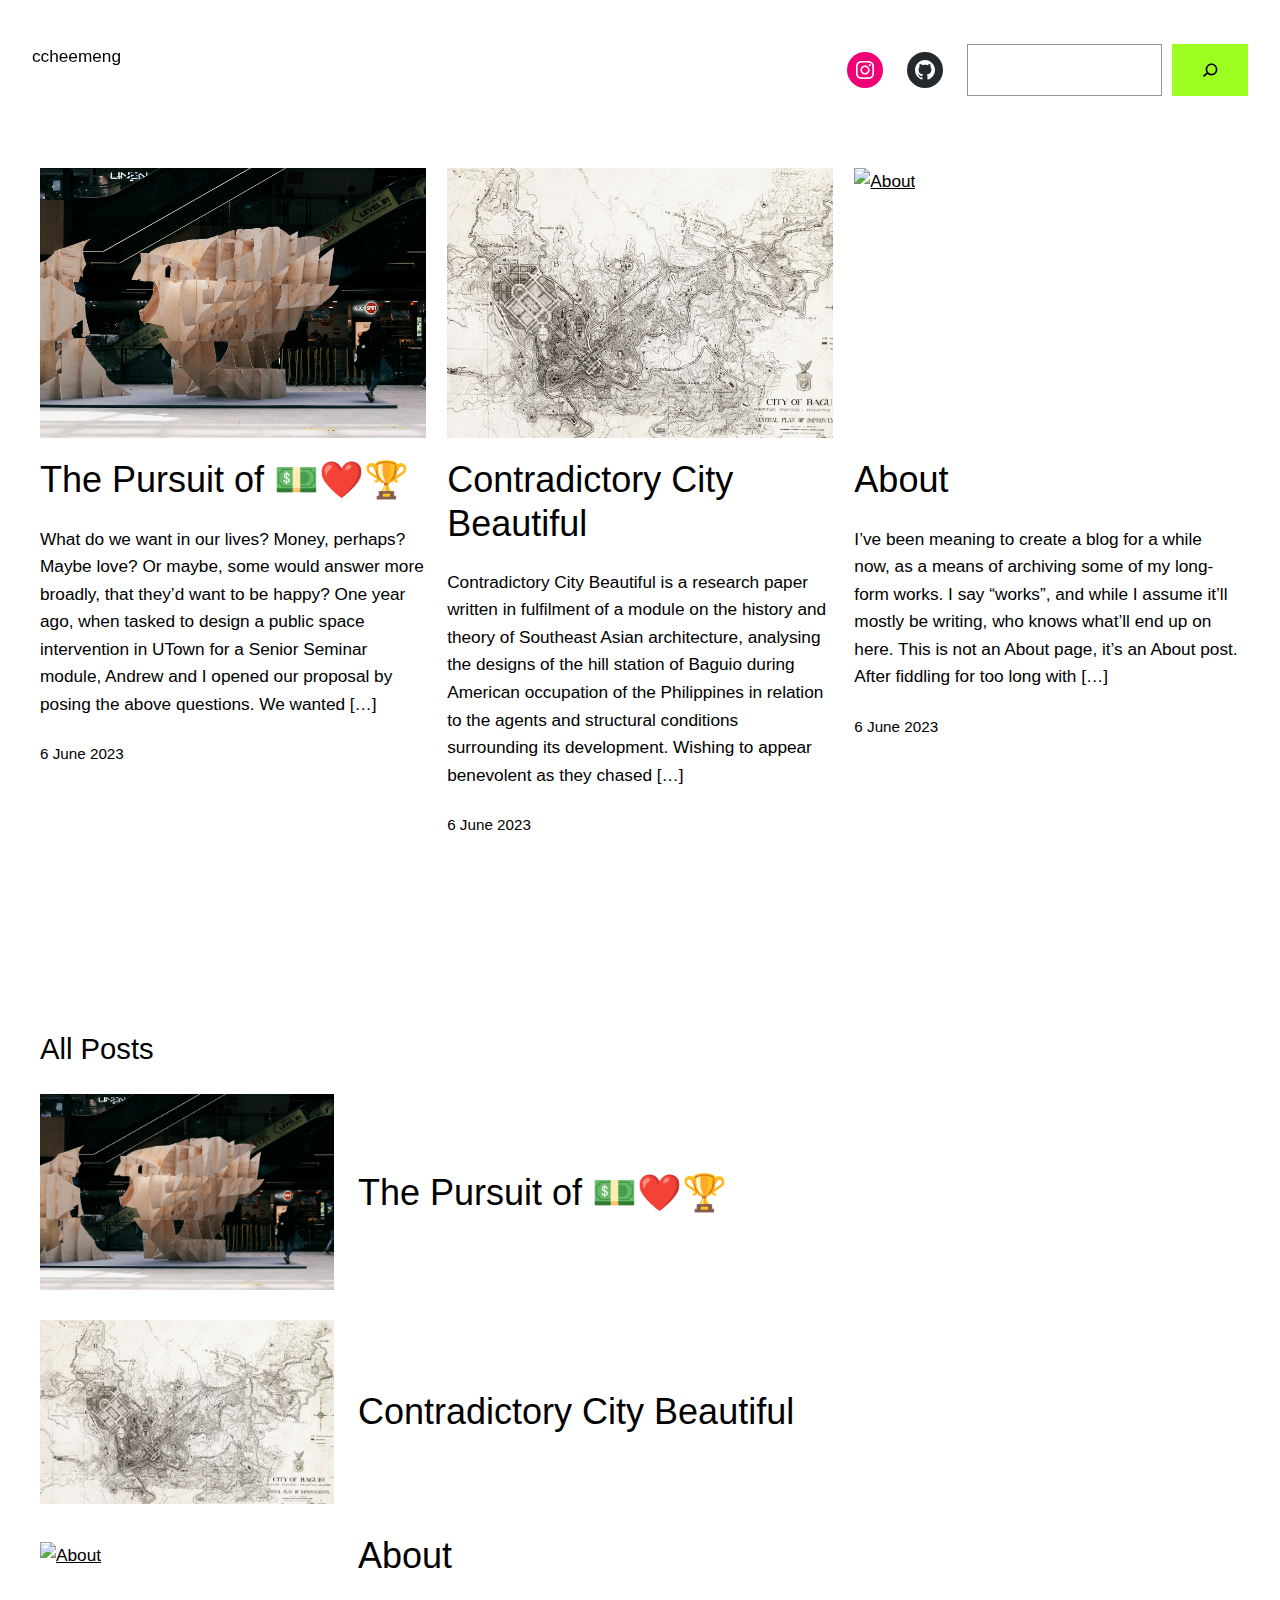
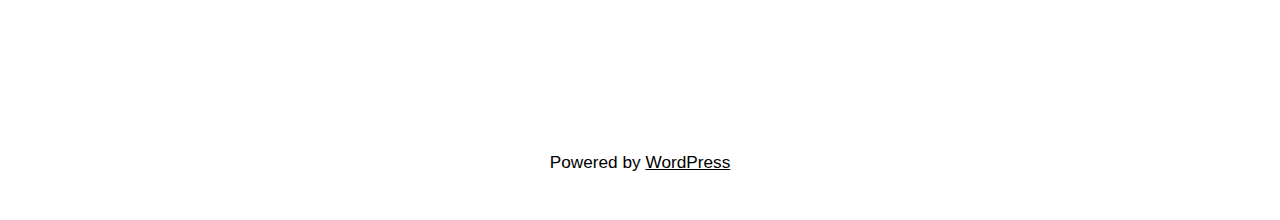
==== commit a1fd4b7d: "Add files via upload" ====
--- a/index.html
+++ b/index.html
@@ -12,7 +12,7 @@
                 "settings_hover_icon": './wp-content/plugins/export-wp-page-to-static-html/admin/images/settings_hover.png'
             };
             /* ]]\> */
-        </script>         <script src='./js/navigation-view.min.js' id='wp-block-navigation-view-js'></script> <script src='./js/navigation-view-modal.min.js' id='wp-block-navigation-view-2-js'></script> <link rel="https://api.w.org/" href="./wp-json/" /><link rel="EditURI" type="application/rsd+xml" title="RSD" href="./xmlrpc.php?rsd" /> <link rel="wlwmanifest" type="application/wlwmanifest+xml" href="./wp-includes/wlwmanifest.xml" /> <meta name="generator" content="WordPress 6.2.2" /> </head>  <body class="home blog wp-embed-responsive"> <svg xmlns="http://www.w3.org/2000/svg" viewbox="0 0 0 0" width="0" height="0" focusable="false" role="none" style="visibility: hidden; position: absolute; left: -9999px; overflow: hidden;" ><defs><filter id="wp-duotone-dark-grayscale"><fecolormatrix color-interpolation-filters="sRGB" type="matrix" values=" .299 .587 .114 0 0 .299 .587 .114 0 0 .299 .587 .114 0 0 .299 .587 .114 0 0 " /><fecomponenttransfer color-interpolation-filters="sRGB" ><fefuncr type="table" tablevalues="0 0.49803921568627" /><fefuncg type="table" tablevalues="0 0.49803921568627" /><fefuncb type="table" tablevalues="0 0.49803921568627" /><fefunca type="table" tablevalues="1 1" /></fecomponenttransfer><fecomposite in2="SourceGraphic" operator="in" /></filter></defs></svg><svg xmlns="http://www.w3.org/2000/svg" viewbox="0 0 0 0" width="0" height="0" focusable="false" role="none" style="visibility: hidden; position: absolute; left: -9999px; overflow: hidden;" ><defs><filter id="wp-duotone-grayscale"><fecolormatrix color-interpolation-filters="sRGB" type="matrix" values=" .299 .587 .114 0 0 .299 .587 .114 0 0 .299 .587 .114 0 0 .299 .587 .114 0 0 " /><fecomponenttransfer color-interpolation-filters="sRGB" ><fefuncr type="table" tablevalues="0 1" /><fefuncg type="table" tablevalues="0 1" /><fefuncb type="table" tablevalues="0 1" /><fefunca type="table" tablevalues="1 1" /></fecomponenttransfer><fecomposite in2="SourceGraphic" operator="in" /></filter></defs></svg><svg xmlns="http://www.w3.org/2000/svg" viewbox="0 0 0 0" width="0" height="0" focusable="false" role="none" style="visibility: hidden; position: absolute; left: -9999px; overflow: hidden;" ><defs><filter id="wp-duotone-purple-yellow"><fecolormatrix color-interpolation-filters="sRGB" type="matrix" values=" .299 .587 .114 0 0 .299 .587 .114 0 0 .299 .587 .114 0 0 .299 .587 .114 0 0 " /><fecomponenttransfer color-interpolation-filters="sRGB" ><fefuncr type="table" tablevalues="0.54901960784314 0.98823529411765" /><fefuncg type="table" tablevalues="0 1" /><fefuncb type="table" tablevalues="0.71764705882353 0.25490196078431" /><fefunca type="table" tablevalues="1 1" /></fecomponenttransfer><fecomposite in2="SourceGraphic" operator="in" /></filter></defs></svg><svg xmlns="http://www.w3.org/2000/svg" viewbox="0 0 0 0" width="0" height="0" focusable="false" role="none" style="visibility: hidden; position: absolute; left: -9999px; overflow: hidden;" ><defs><filter id="wp-duotone-blue-red"><fecolormatrix color-interpolation-filters="sRGB" type="matrix" values=" .299 .587 .114 0 0 .299 .587 .114 0 0 .299 .587 .114 0 0 .299 .587 .114 0 0 " /><fecomponenttransfer color-interpolation-filters="sRGB" ><fefuncr type="table" tablevalues="0 1" /><fefuncg type="table" tablevalues="0 0.27843137254902" /><fefuncb type="table" tablevalues="0.5921568627451 0.27843137254902" /><fefunca type="table" tablevalues="1 1" /></fecomponenttransfer><fecomposite in2="SourceGraphic" operator="in" /></filter></defs></svg><svg xmlns="http://www.w3.org/2000/svg" viewbox="0 0 0 0" width="0" height="0" focusable="false" role="none" style="visibility: hidden; position: absolute; left: -9999px; overflow: hidden;" ><defs><filter id="wp-duotone-midnight"><fecolormatrix color-interpolation-filters="sRGB" type="matrix" values=" .299 .587 .114 0 0 .299 .587 .114 0 0 .299 .587 .114 0 0 .299 .587 .114 0 0 " /><fecomponenttransfer color-interpolation-filters="sRGB" ><fefuncr type="table" tablevalues="0 0" /><fefuncg type="table" tablevalues="0 0.64705882352941" /><fefuncb type="table" tablevalues="0 1" /><fefunca type="table" tablevalues="1 1" /></fecomponenttransfer><fecomposite in2="SourceGraphic" operator="in" /></filter></defs></svg><svg xmlns="http://www.w3.org/2000/svg" viewbox="0 0 0 0" width="0" height="0" focusable="false" role="none" style="visibility: hidden; position: absolute; left: -9999px; overflow: hidden;" ><defs><filter id="wp-duotone-magenta-yellow"><fecolormatrix color-interpolation-filters="sRGB" type="matrix" values=" .299 .587 .114 0 0 .299 .587 .114 0 0 .299 .587 .114 0 0 .299 .587 .114 0 0 " /><fecomponenttransfer color-interpolation-filters="sRGB" ><fefuncr type="table" tablevalues="0.78039215686275 1" /><fefuncg type="table" tablevalues="0 0.94901960784314" /><fefuncb type="table" tablevalues="0.35294117647059 0.47058823529412" /><fefunca type="table" tablevalues="1 1" /></fecomponenttransfer><fecomposite in2="SourceGraphic" operator="in" /></filter></defs></svg><svg xmlns="http://www.w3.org/2000/svg" viewbox="0 0 0 0" width="0" height="0" focusable="false" role="none" style="visibility: hidden; position: absolute; left: -9999px; overflow: hidden;" ><defs><filter id="wp-duotone-purple-green"><fecolormatrix color-interpolation-filters="sRGB" type="matrix" values=" .299 .587 .114 0 0 .299 .587 .114 0 0 .299 .587 .114 0 0 .299 .587 .114 0 0 " /><fecomponenttransfer color-interpolation-filters="sRGB" ><fefuncr type="table" tablevalues="0.65098039215686 0.40392156862745" /><fefuncg type="table" tablevalues="0 1" /><fefuncb type="table" tablevalues="0.44705882352941 0.4" /><fefunca type="table" tablevalues="1 1" /></fecomponenttransfer><fecomposite in2="SourceGraphic" operator="in" /></filter></defs></svg><svg xmlns="http://www.w3.org/2000/svg" viewbox="0 0 0 0" width="0" height="0" focusable="false" role="none" style="visibility: hidden; position: absolute; left: -9999px; overflow: hidden;" ><defs><filter id="wp-duotone-blue-orange"><fecolormatrix color-interpolation-filters="sRGB" type="matrix" values=" .299 .587 .114 0 0 .299 .587 .114 0 0 .299 .587 .114 0 0 .299 .587 .114 0 0 " /><fecomponenttransfer color-interpolation-filters="sRGB" ><fefuncr type="table" tablevalues="0.098039215686275 1" /><fefuncg type="table" tablevalues="0 0.66274509803922" /><fefuncb type="table" tablevalues="0.84705882352941 0.41960784313725" /><fefunca type="table" tablevalues="1 1" /></fecomponenttransfer><fecomposite in2="SourceGraphic" operator="in" /></filter></defs></svg> <div class="wp-site-blocks"><header class="wp-block-template-part"> <div class="wp-block-group is-layout-flow wp-container-16 is-position-sticky"> <div class="wp-block-columns is-layout-flex wp-container-14"> <div class="wp-block-column is-layout-flow" style="flex-basis:100%"> <div class="wp-block-columns is-layout-flex wp-container-12"> <div class="wp-block-column is-layout-flow" style="flex-basis:100%"> <div class="wp-block-columns is-layout-flex wp-container-10"> <div class="wp-block-column has-global-padding is-layout-constrained"> <div class="wp-block-group is-nowrap is-layout-flex wp-container-3"><h1 class="wp-block-site-title"><a href="./index.html" target="_self" rel="home" aria-current="page">ccheemeng</a></h1>  <nav class="is-responsive wp-block-navigation is-layout-flex" aria-label="Navigation 8"><button aria-haspopup="true" aria-label="Open menu" class="wp-block-navigation__responsive-container-open" data-micromodal-trigger="modal-1"><svg width="24" height="24" xmlns="http://www.w3.org/2000/svg" viewbox="0 0 24 24" aria-hidden="true" focusable="false"><rect x="4" y="7.5" width="16" height="1.5" /><rect x="4" y="15" width="16" height="1.5" /></svg></button> 			<div class="wp-block-navigation__responsive-container" style="" id="modal-1"> 				<div class="wp-block-navigation__responsive-close" tabindex="-1" data-micromodal-close> 					<div class="wp-block-navigation__responsive-dialog" aria-label="Menu"> 							<button aria-label="Close menu" data-micromodal-close class="wp-block-navigation__responsive-container-close"><svg xmlns="http://www.w3.org/2000/svg" viewbox="0 0 24 24" width="24" height="24" aria-hidden="true" focusable="false"><path d="M13 11.8l6.1-6.3-1-1-6.1 6.2-6.1-6.2-1 1 6.1 6.3-6.5 6.7 1 1 6.5-6.6 6.5 6.6 1-1z"></path></svg></button> 						<div class="wp-block-navigation__responsive-container-content" id="modal-1-content"> 							 						</div> 					</div> 				</div> 			</div></nav></div> </div>    <div class="wp-block-column has-global-padding is-layout-constrained"> <div class="wp-block-group is-content-justification-right is-nowrap is-layout-flex wp-container-8"> <ul class="wp-block-social-links is-layout-flex"><li class="wp-social-link wp-social-link-instagram wp-block-social-link"><a href="https://instagram.com/chee._.meng" class="wp-block-social-link-anchor"><svg width="24" height="24" viewbox="0 0 24 24" version="1.1" xmlns="http://www.w3.org/2000/svg" aria-hidden="true" focusable="false"><path d="M12,4.622c2.403,0,2.688,0.009,3.637,0.052c0.877,0.04,1.354,0.187,1.671,0.31c0.42,0.163,0.72,0.358,1.035,0.673 c0.315,0.315,0.51,0.615,0.673,1.035c0.123,0.317,0.27,0.794,0.31,1.671c0.043,0.949,0.052,1.234,0.052,3.637 s-0.009,2.688-0.052,3.637c-0.04,0.877-0.187,1.354-0.31,1.671c-0.163,0.42-0.358,0.72-0.673,1.035 c-0.315,0.315-0.615,0.51-1.035,0.673c-0.317,0.123-0.794,0.27-1.671,0.31c-0.949,0.043-1.233,0.052-3.637,0.052 s-2.688-0.009-3.637-0.052c-0.877-0.04-1.354-0.187-1.671-0.31c-0.42-0.163-0.72-0.358-1.035-0.673 c-0.315-0.315-0.51-0.615-0.673-1.035c-0.123-0.317-0.27-0.794-0.31-1.671C4.631,14.688,4.622,14.403,4.622,12 s0.009-2.688,0.052-3.637c0.04-0.877,0.187-1.354,0.31-1.671c0.163-0.42,0.358-0.72,0.673-1.035 c0.315-0.315,0.615-0.51,1.035-0.673c0.317-0.123,0.794-0.27,1.671-0.31C9.312,4.631,9.597,4.622,12,4.622 M12,3 C9.556,3,9.249,3.01,8.289,3.054C7.331,3.098,6.677,3.25,6.105,3.472C5.513,3.702,5.011,4.01,4.511,4.511 c-0.5,0.5-0.808,1.002-1.038,1.594C3.25,6.677,3.098,7.331,3.054,8.289C3.01,9.249,3,9.556,3,12c0,2.444,0.01,2.751,0.054,3.711 c0.044,0.958,0.196,1.612,0.418,2.185c0.23,0.592,0.538,1.094,1.038,1.594c0.5,0.5,1.002,0.808,1.594,1.038 c0.572,0.222,1.227,0.375,2.185,0.418C9.249,20.99,9.556,21,12,21s2.751-0.01,3.711-0.054c0.958-0.044,1.612-0.196,2.185-0.418 c0.592-0.23,1.094-0.538,1.594-1.038c0.5-0.5,0.808-1.002,1.038-1.594c0.222-0.572,0.375-1.227,0.418-2.185 C20.99,14.751,21,14.444,21,12s-0.01-2.751-0.054-3.711c-0.044-0.958-0.196-1.612-0.418-2.185c-0.23-0.592-0.538-1.094-1.038-1.594 c-0.5-0.5-1.002-0.808-1.594-1.038c-0.572-0.222-1.227-0.375-2.185-0.418C14.751,3.01,14.444,3,12,3L12,3z M12,7.378 c-2.552,0-4.622,2.069-4.622,4.622S9.448,16.622,12,16.622s4.622-2.069,4.622-4.622S14.552,7.378,12,7.378z M12,15 c-1.657,0-3-1.343-3-3s1.343-3,3-3s3,1.343,3,3S13.657,15,12,15z M16.804,6.116c-0.596,0-1.08,0.484-1.08,1.08 s0.484,1.08,1.08,1.08c0.596,0,1.08-0.484,1.08-1.08S17.401,6.116,16.804,6.116z"></path></svg><span class="wp-block-social-link-label screen-reader-text">Instagram</span></a></li></ul>    <ul class="wp-block-social-links is-layout-flex"><li class="wp-social-link wp-social-link-github wp-block-social-link"><a href="https://github.com/ccheemeng" class="wp-block-social-link-anchor"><svg width="24" height="24" viewbox="0 0 24 24" version="1.1" xmlns="http://www.w3.org/2000/svg" aria-hidden="true" focusable="false"><path d="M12,2C6.477,2,2,6.477,2,12c0,4.419,2.865,8.166,6.839,9.489c0.5,0.09,0.682-0.218,0.682-0.484 c0-0.236-0.009-0.866-0.014-1.699c-2.782,0.602-3.369-1.34-3.369-1.34c-0.455-1.157-1.11-1.465-1.11-1.465 c-0.909-0.62,0.069-0.608,0.069-0.608c1.004,0.071,1.532,1.03,1.532,1.03c0.891,1.529,2.341,1.089,2.91,0.833 c0.091-0.647,0.349-1.086,0.635-1.337c-2.22-0.251-4.555-1.111-4.555-4.943c0-1.091,0.39-1.984,1.03-2.682 C6.546,8.54,6.202,7.524,6.746,6.148c0,0,0.84-0.269,2.75,1.025C10.295,6.95,11.15,6.84,12,6.836 c0.85,0.004,1.705,0.114,2.504,0.336c1.909-1.294,2.748-1.025,2.748-1.025c0.546,1.376,0.202,2.394,0.1,2.646 c0.64,0.699,1.026,1.591,1.026,2.682c0,3.841-2.337,4.687-4.565,4.935c0.359,0.307,0.679,0.917,0.679,1.852 c0,1.335-0.012,2.415-0.012,2.741c0,0.269,0.18,0.579,0.688,0.481C19.138,20.161,22,16.416,22,12C22,6.477,17.523,2,12,2z"></path></svg><span class="wp-block-social-link-label screen-reader-text">GitHub</span></a></li></ul>   <form role="search" method="get" action="./" class="wp-block-search__button-outside wp-block-search__icon-button wp-block-search"><label for="wp-block-search__input-7" class="wp-block-search__label screen-reader-text">Search</label><div class="wp-block-search__inside-wrapper"  style="width: 100%"><input type="search" id="wp-block-search__input-7" class="wp-block-search__input" name="s" value="" placeholder=""  required /><button type="submit" class="wp-block-search__button has-icon wp-element-button"  aria-label="Search"><svg class="search-icon" viewbox="0 0 24 24" width="24" height="24"> 					<path d="M13.5 6C10.5 6 8 8.5 8 11.5c0 1.1.3 2.1.9 3l-3.4 3 1 1.1 3.4-2.9c1 .9 2.2 1.4 3.6 1.4 3 0 5.5-2.5 5.5-5.5C19 8.5 16.5 6 13.5 6zm0 9.5c-2.2 0-4-1.8-4-4s1.8-4 4-4 4 1.8 4 4-1.8 4-4 4z"></path> 				</svg></button></div></form></div> </div> </div> </div> </div> </div> </div> </div> </header>   <main class="wp-block-group has-global-padding is-layout-constrained" style="margin-top:var(--wp--preset--spacing--50);margin-bottom:var(--wp--preset--spacing--70)"> <div class="wp-block-query alignwide has-global-padding is-layout-constrained"><ul class="is-flex-container columns-3 alignwide wp-block-post-template is-layout-flow"><li class="wp-block-post post-81 post type-post status-publish format-standard has-post-thumbnail hentry category-uncategorised tag-happiness tag-public-space tag-tembusu tag-ura tag-utown tag-10"> <figure style="width:100%;height:max(15vw, 30vh);" class="alignwide wp-block-post-featured-image"><a href="./the-pursuit-of.html" target="_self"  style="height:max(15vw, 30vh)"><img width="6240" height="4160" src="./images/2023-06-andrew2.jpg" class="attachment-post-thumbnail size-post-thumbnail wp-post-image" alt="The Pursuit of 💵❤️🏆" decoding="async" style="height:max(15vw, 30vh);object-fit:cover;" /></a></figure>  <h2 class="wp-block-post-title"><a href="./the-pursuit-of.html" target="_self" >The Pursuit of 💵❤️🏆</a></h2>  <div class="wp-block-post-excerpt"><p class="wp-block-post-excerpt__excerpt">What do we want in our lives? Money, perhaps? Maybe love? Or maybe, some would answer more broadly, that they’d want to be happy? One year ago, when tasked to design a public space intervention in UTown for a Senior Seminar module, Andrew and I opened our proposal by posing the above questions. We wanted [&hellip;] </p></div>  <div class="wp-block-post-date"><time datetime="2023-06-06T19:09:14+01:00"><a href="./the-pursuit-of.html">6 June 2023</a></time></div>   <div style="height:var(--wp--preset--spacing--40)" aria-hidden="true" class="wp-block-spacer"></div>  </li><li class="wp-block-post post-54 post type-post status-publish format-standard has-post-thumbnail hentry category-uncategorised tag-america tag-baguio tag-beautiful tag-city tag-colonialism tag-daniel-burnham tag-history tag-philippines tag-theory tag-united-states"> <figure style="width:100%;height:max(15vw, 30vh);" class="alignwide wp-block-post-featured-image"><a href="./contradictory-city-beautiful.html" target="_self"  style="height:max(15vw, 30vh)"><img width="782" height="488" src="./images/2023-06-1-unedited.png" class="attachment-post-thumbnail size-post-thumbnail wp-post-image" alt="Contradictory City Beautiful" decoding="async" style="height:max(15vw, 30vh);object-fit:cover;" /></a></figure>  <h2 class="wp-block-post-title"><a href="./contradictory-city-beautiful.html" target="_self" >Contradictory City Beautiful</a></h2>  <div class="wp-block-post-excerpt"><p class="wp-block-post-excerpt__excerpt">Contradictory City Beautiful is a research paper written in fulfilment of a module on the history and theory of Southeast Asian architecture, analysing the designs of the hill station of Baguio during American occupation of the Philippines in relation to the agents and structural conditions surrounding its development. Wishing to appear benevolent as they chased [&hellip;] </p></div>  <div class="wp-block-post-date"><time datetime="2023-06-06T18:41:28+01:00"><a href="./contradictory-city-beautiful.html">6 June 2023</a></time></div>   <div style="height:var(--wp--preset--spacing--40)" aria-hidden="true" class="wp-block-spacer"></div>  </li><li class="wp-block-post post-30 post type-post status-publish format-standard has-post-thumbnail hentry category-uncategorised"> <figure style="width:100%;height:max(15vw, 30vh);" class="alignwide wp-block-post-featured-image"><a href="./about.html" target="_self"  style="height:max(15vw, 30vh)"><img width="4000" height="2250" src="./images/2023-06-edit.jpg" class="attachment-post-thumbnail size-post-thumbnail wp-post-image" alt="About" decoding="async" style="height:max(15vw, 30vh);object-fit:cover;" /></a></figure>  <h2 class="wp-block-post-title"><a href="./about.html" target="_self" >About</a></h2>  <div class="wp-block-post-excerpt"><p class="wp-block-post-excerpt__excerpt">I&#8217;ve been meaning to create a blog for a while now, as a means of archiving some of my long-form works. I say &#8220;works&#8221;, and while I assume it&#8217;ll mostly be writing, who knows what&#8217;ll end up on here. This is not an About page, it&#8217;s an About post. After fiddling for too long with [&hellip;] </p></div>  <div class="wp-block-post-date"><time datetime="2023-06-06T17:54:53+01:00"><a href="./about.html">6 June 2023</a></time></div>   <div style="height:var(--wp--preset--spacing--40)" aria-hidden="true" class="wp-block-spacer"></div>  </li></ul>  </div>    <div style="height:100px" aria-hidden="true" class="wp-block-spacer"></div>    <div class="wp-block-group alignwide is-layout-flow"> <h4 class="wp-block-heading">All Posts</h4>    <div class="wp-block-query is-layout-flow"><ul class="wp-block-post-template is-layout-flow"><li class="wp-block-post post-81 post type-post status-publish format-standard has-post-thumbnail hentry category-uncategorised tag-happiness tag-public-space tag-tembusu tag-ura tag-utown tag-10">  <div class="wp-block-columns are-vertically-aligned-center is-layout-flex wp-container-22"> <div class="wp-block-column is-vertically-aligned-center is-layout-flow" style="flex-basis:25%"><figure class="wp-block-post-featured-image"><a href="./the-pursuit-of.html" target="_self"  ><img width="6240" height="4160" src="./images/2023-06-andrew2.jpg" class="attachment-post-thumbnail size-post-thumbnail wp-post-image" alt="The Pursuit of 💵❤️🏆" decoding="async" /></a></figure></div>    <div class="wp-block-column is-vertically-aligned-center is-layout-flow" style="flex-basis:75%"><h2 class="wp-block-post-title"><a href="./the-pursuit-of.html" target="_self" >The Pursuit of 💵❤️🏆</a></h2></div> </div>  </li><li class="wp-block-post post-54 post type-post status-publish format-standard has-post-thumbnail hentry category-uncategorised tag-america tag-baguio tag-beautiful tag-city tag-colonialism tag-daniel-burnham tag-history tag-philippines tag-theory tag-united-states">  <div class="wp-block-columns are-vertically-aligned-center is-layout-flex wp-container-25"> <div class="wp-block-column is-vertically-aligned-center is-layout-flow" style="flex-basis:25%"><figure class="wp-block-post-featured-image"><a href="./contradictory-city-beautiful.html" target="_self"  ><img width="782" height="488" src="./images/2023-06-1-unedited.png" class="attachment-post-thumbnail size-post-thumbnail wp-post-image" alt="Contradictory City Beautiful" decoding="async" /></a></figure></div>    <div class="wp-block-column is-vertically-aligned-center is-layout-flow" style="flex-basis:75%"><h2 class="wp-block-post-title"><a href="./contradictory-city-beautiful.html" target="_self" >Contradictory City Beautiful</a></h2></div> </div>  </li><li class="wp-block-post post-30 post type-post status-publish format-standard has-post-thumbnail hentry category-uncategorised">  <div class="wp-block-columns are-vertically-aligned-center is-layout-flex wp-container-28"> <div class="wp-block-column is-vertically-aligned-center is-layout-flow" style="flex-basis:25%"><figure class="wp-block-post-featured-image"><a href="./about.html" target="_self"  ><img width="4000" height="2250" src="./images/2023-06-edit.jpg" class="attachment-post-thumbnail size-post-thumbnail wp-post-image" alt="About" decoding="async" /></a></figure></div>    <div class="wp-block-column is-vertically-aligned-center is-layout-flow" style="flex-basis:75%"><h2 class="wp-block-post-title"><a href="./about.html" target="_self" >About</a></h2></div> </div>  </li></ul></div> </div> </main>   <footer class="wp-block-template-part"> <div class="wp-block-group has-global-padding is-layout-constrained"> <div class="wp-block-group alignwide is-content-justification-center is-layout-flex wp-container-33" style="padding-top:var(--wp--preset--spacing--40)"> <p class="has-text-align-right">Powered by <a rel="nofollow">WordPress</a> </p> </div> </div> </footer></div>  		<style id="skip-link-styles"> 		.skip-link.screen-reader-text { 			border: 0; 			clip: rect(1px,1px,1px,1px); 			clip-path: inset(50%); 			height: 1px; 			margin: -1px; 			overflow: hidden; 			padding: 0; 			position: absolute !important; 			width: 1px; 			word-wrap: normal !important; 		}  		.skip-link.screen-reader-text:focus { 			background-color: #eee; 			clip: auto !important; 			clip-path: none; 			color: #444; 			display: block; 			font-size: 1em; 			height: auto; 			left: 5px; 			line-height: normal; 			padding: 15px 23px 14px; 			text-decoration: none; 			top: 5px; 			width: auto; 			z-index: 100000; 		} 	</style> 		<script>
+        </script>         <script src='./js/navigation-view.min.js' id='wp-block-navigation-view-js'></script> <script src='./js/navigation-view-modal.min.js' id='wp-block-navigation-view-2-js'></script> <link rel="https://api.w.org/" href="./wp-json/" /><link rel="EditURI" type="application/rsd+xml" title="RSD" href="./xmlrpc.php?rsd" /> <link rel="wlwmanifest" type="application/wlwmanifest+xml" href="./wp-includes/wlwmanifest.xml" /> <meta name="generator" content="WordPress 6.2.2" /> </head>  <body class="home blog wp-embed-responsive"> <svg xmlns="http://www.w3.org/2000/svg" viewbox="0 0 0 0" width="0" height="0" focusable="false" role="none" style="visibility: hidden; position: absolute; left: -9999px; overflow: hidden;" ><defs><filter id="wp-duotone-dark-grayscale"><fecolormatrix color-interpolation-filters="sRGB" type="matrix" values=" .299 .587 .114 0 0 .299 .587 .114 0 0 .299 .587 .114 0 0 .299 .587 .114 0 0 " /><fecomponenttransfer color-interpolation-filters="sRGB" ><fefuncr type="table" tablevalues="0 0.49803921568627" /><fefuncg type="table" tablevalues="0 0.49803921568627" /><fefuncb type="table" tablevalues="0 0.49803921568627" /><fefunca type="table" tablevalues="1 1" /></fecomponenttransfer><fecomposite in2="SourceGraphic" operator="in" /></filter></defs></svg><svg xmlns="http://www.w3.org/2000/svg" viewbox="0 0 0 0" width="0" height="0" focusable="false" role="none" style="visibility: hidden; position: absolute; left: -9999px; overflow: hidden;" ><defs><filter id="wp-duotone-grayscale"><fecolormatrix color-interpolation-filters="sRGB" type="matrix" values=" .299 .587 .114 0 0 .299 .587 .114 0 0 .299 .587 .114 0 0 .299 .587 .114 0 0 " /><fecomponenttransfer color-interpolation-filters="sRGB" ><fefuncr type="table" tablevalues="0 1" /><fefuncg type="table" tablevalues="0 1" /><fefuncb type="table" tablevalues="0 1" /><fefunca type="table" tablevalues="1 1" /></fecomponenttransfer><fecomposite in2="SourceGraphic" operator="in" /></filter></defs></svg><svg xmlns="http://www.w3.org/2000/svg" viewbox="0 0 0 0" width="0" height="0" focusable="false" role="none" style="visibility: hidden; position: absolute; left: -9999px; overflow: hidden;" ><defs><filter id="wp-duotone-purple-yellow"><fecolormatrix color-interpolation-filters="sRGB" type="matrix" values=" .299 .587 .114 0 0 .299 .587 .114 0 0 .299 .587 .114 0 0 .299 .587 .114 0 0 " /><fecomponenttransfer color-interpolation-filters="sRGB" ><fefuncr type="table" tablevalues="0.54901960784314 0.98823529411765" /><fefuncg type="table" tablevalues="0 1" /><fefuncb type="table" tablevalues="0.71764705882353 0.25490196078431" /><fefunca type="table" tablevalues="1 1" /></fecomponenttransfer><fecomposite in2="SourceGraphic" operator="in" /></filter></defs></svg><svg xmlns="http://www.w3.org/2000/svg" viewbox="0 0 0 0" width="0" height="0" focusable="false" role="none" style="visibility: hidden; position: absolute; left: -9999px; overflow: hidden;" ><defs><filter id="wp-duotone-blue-red"><fecolormatrix color-interpolation-filters="sRGB" type="matrix" values=" .299 .587 .114 0 0 .299 .587 .114 0 0 .299 .587 .114 0 0 .299 .587 .114 0 0 " /><fecomponenttransfer color-interpolation-filters="sRGB" ><fefuncr type="table" tablevalues="0 1" /><fefuncg type="table" tablevalues="0 0.27843137254902" /><fefuncb type="table" tablevalues="0.5921568627451 0.27843137254902" /><fefunca type="table" tablevalues="1 1" /></fecomponenttransfer><fecomposite in2="SourceGraphic" operator="in" /></filter></defs></svg><svg xmlns="http://www.w3.org/2000/svg" viewbox="0 0 0 0" width="0" height="0" focusable="false" role="none" style="visibility: hidden; position: absolute; left: -9999px; overflow: hidden;" ><defs><filter id="wp-duotone-midnight"><fecolormatrix color-interpolation-filters="sRGB" type="matrix" values=" .299 .587 .114 0 0 .299 .587 .114 0 0 .299 .587 .114 0 0 .299 .587 .114 0 0 " /><fecomponenttransfer color-interpolation-filters="sRGB" ><fefuncr type="table" tablevalues="0 0" /><fefuncg type="table" tablevalues="0 0.64705882352941" /><fefuncb type="table" tablevalues="0 1" /><fefunca type="table" tablevalues="1 1" /></fecomponenttransfer><fecomposite in2="SourceGraphic" operator="in" /></filter></defs></svg><svg xmlns="http://www.w3.org/2000/svg" viewbox="0 0 0 0" width="0" height="0" focusable="false" role="none" style="visibility: hidden; position: absolute; left: -9999px; overflow: hidden;" ><defs><filter id="wp-duotone-magenta-yellow"><fecolormatrix color-interpolation-filters="sRGB" type="matrix" values=" .299 .587 .114 0 0 .299 .587 .114 0 0 .299 .587 .114 0 0 .299 .587 .114 0 0 " /><fecomponenttransfer color-interpolation-filters="sRGB" ><fefuncr type="table" tablevalues="0.78039215686275 1" /><fefuncg type="table" tablevalues="0 0.94901960784314" /><fefuncb type="table" tablevalues="0.35294117647059 0.47058823529412" /><fefunca type="table" tablevalues="1 1" /></fecomponenttransfer><fecomposite in2="SourceGraphic" operator="in" /></filter></defs></svg><svg xmlns="http://www.w3.org/2000/svg" viewbox="0 0 0 0" width="0" height="0" focusable="false" role="none" style="visibility: hidden; position: absolute; left: -9999px; overflow: hidden;" ><defs><filter id="wp-duotone-purple-green"><fecolormatrix color-interpolation-filters="sRGB" type="matrix" values=" .299 .587 .114 0 0 .299 .587 .114 0 0 .299 .587 .114 0 0 .299 .587 .114 0 0 " /><fecomponenttransfer color-interpolation-filters="sRGB" ><fefuncr type="table" tablevalues="0.65098039215686 0.40392156862745" /><fefuncg type="table" tablevalues="0 1" /><fefuncb type="table" tablevalues="0.44705882352941 0.4" /><fefunca type="table" tablevalues="1 1" /></fecomponenttransfer><fecomposite in2="SourceGraphic" operator="in" /></filter></defs></svg><svg xmlns="http://www.w3.org/2000/svg" viewbox="0 0 0 0" width="0" height="0" focusable="false" role="none" style="visibility: hidden; position: absolute; left: -9999px; overflow: hidden;" ><defs><filter id="wp-duotone-blue-orange"><fecolormatrix color-interpolation-filters="sRGB" type="matrix" values=" .299 .587 .114 0 0 .299 .587 .114 0 0 .299 .587 .114 0 0 .299 .587 .114 0 0 " /><fecomponenttransfer color-interpolation-filters="sRGB" ><fefuncr type="table" tablevalues="0.098039215686275 1" /><fefuncg type="table" tablevalues="0 0.66274509803922" /><fefuncb type="table" tablevalues="0.84705882352941 0.41960784313725" /><fefunca type="table" tablevalues="1 1" /></fecomponenttransfer><fecomposite in2="SourceGraphic" operator="in" /></filter></defs></svg> <div class="wp-site-blocks"><header class="wp-block-template-part"> <div class="wp-block-group is-layout-flow wp-container-16 is-position-sticky"> <div class="wp-block-columns is-layout-flex wp-container-14"> <div class="wp-block-column is-layout-flow" style="flex-basis:100%"> <div class="wp-block-columns is-layout-flex wp-container-12"> <div class="wp-block-column is-layout-flow" style="flex-basis:100%"> <div class="wp-block-columns is-layout-flex wp-container-10"> <div class="wp-block-column has-global-padding is-layout-constrained"> <div class="wp-block-group is-nowrap is-layout-flex wp-container-3"><h1 class="wp-block-site-title"><a href="./index.html" target="_self" rel="home" aria-current="page">ccheemeng</a></h1>  <nav class="is-responsive wp-block-navigation is-layout-flex" aria-label="Navigation 8"><button aria-haspopup="true" aria-label="Open menu" class="wp-block-navigation__responsive-container-open" data-micromodal-trigger="modal-1"><svg width="24" height="24" xmlns="http://www.w3.org/2000/svg" viewbox="0 0 24 24" aria-hidden="true" focusable="false"><rect x="4" y="7.5" width="16" height="1.5" /><rect x="4" y="15" width="16" height="1.5" /></svg></button> 			<div class="wp-block-navigation__responsive-container" style="" id="modal-1"> 				<div class="wp-block-navigation__responsive-close" tabindex="-1" data-micromodal-close> 					<div class="wp-block-navigation__responsive-dialog" aria-label="Menu"> 							<button aria-label="Close menu" data-micromodal-close class="wp-block-navigation__responsive-container-close"><svg xmlns="http://www.w3.org/2000/svg" viewbox="0 0 24 24" width="24" height="24" aria-hidden="true" focusable="false"><path d="M13 11.8l6.1-6.3-1-1-6.1 6.2-6.1-6.2-1 1 6.1 6.3-6.5 6.7 1 1 6.5-6.6 6.5 6.6 1-1z"></path></svg></button> 						<div class="wp-block-navigation__responsive-container-content" id="modal-1-content"> 							 						</div> 					</div> 				</div> 			</div></nav></div> </div>    <div class="wp-block-column has-global-padding is-layout-constrained"> <div class="wp-block-group is-content-justification-right is-nowrap is-layout-flex wp-container-8"> <ul class="wp-block-social-links is-layout-flex"><li class="wp-social-link wp-social-link-instagram wp-block-social-link"><a target="_blank" href="https://instagram.com/chee._.meng" class="wp-block-social-link-anchor"><svg width="24" height="24" viewbox="0 0 24 24" version="1.1" xmlns="http://www.w3.org/2000/svg" aria-hidden="true" focusable="false"><path d="M12,4.622c2.403,0,2.688,0.009,3.637,0.052c0.877,0.04,1.354,0.187,1.671,0.31c0.42,0.163,0.72,0.358,1.035,0.673 c0.315,0.315,0.51,0.615,0.673,1.035c0.123,0.317,0.27,0.794,0.31,1.671c0.043,0.949,0.052,1.234,0.052,3.637 s-0.009,2.688-0.052,3.637c-0.04,0.877-0.187,1.354-0.31,1.671c-0.163,0.42-0.358,0.72-0.673,1.035 c-0.315,0.315-0.615,0.51-1.035,0.673c-0.317,0.123-0.794,0.27-1.671,0.31c-0.949,0.043-1.233,0.052-3.637,0.052 s-2.688-0.009-3.637-0.052c-0.877-0.04-1.354-0.187-1.671-0.31c-0.42-0.163-0.72-0.358-1.035-0.673 c-0.315-0.315-0.51-0.615-0.673-1.035c-0.123-0.317-0.27-0.794-0.31-1.671C4.631,14.688,4.622,14.403,4.622,12 s0.009-2.688,0.052-3.637c0.04-0.877,0.187-1.354,0.31-1.671c0.163-0.42,0.358-0.72,0.673-1.035 c0.315-0.315,0.615-0.51,1.035-0.673c0.317-0.123,0.794-0.27,1.671-0.31C9.312,4.631,9.597,4.622,12,4.622 M12,3 C9.556,3,9.249,3.01,8.289,3.054C7.331,3.098,6.677,3.25,6.105,3.472C5.513,3.702,5.011,4.01,4.511,4.511 c-0.5,0.5-0.808,1.002-1.038,1.594C3.25,6.677,3.098,7.331,3.054,8.289C3.01,9.249,3,9.556,3,12c0,2.444,0.01,2.751,0.054,3.711 c0.044,0.958,0.196,1.612,0.418,2.185c0.23,0.592,0.538,1.094,1.038,1.594c0.5,0.5,1.002,0.808,1.594,1.038 c0.572,0.222,1.227,0.375,2.185,0.418C9.249,20.99,9.556,21,12,21s2.751-0.01,3.711-0.054c0.958-0.044,1.612-0.196,2.185-0.418 c0.592-0.23,1.094-0.538,1.594-1.038c0.5-0.5,0.808-1.002,1.038-1.594c0.222-0.572,0.375-1.227,0.418-2.185 C20.99,14.751,21,14.444,21,12s-0.01-2.751-0.054-3.711c-0.044-0.958-0.196-1.612-0.418-2.185c-0.23-0.592-0.538-1.094-1.038-1.594 c-0.5-0.5-1.002-0.808-1.594-1.038c-0.572-0.222-1.227-0.375-2.185-0.418C14.751,3.01,14.444,3,12,3L12,3z M12,7.378 c-2.552,0-4.622,2.069-4.622,4.622S9.448,16.622,12,16.622s4.622-2.069,4.622-4.622S14.552,7.378,12,7.378z M12,15 c-1.657,0-3-1.343-3-3s1.343-3,3-3s3,1.343,3,3S13.657,15,12,15z M16.804,6.116c-0.596,0-1.08,0.484-1.08,1.08 s0.484,1.08,1.08,1.08c0.596,0,1.08-0.484,1.08-1.08S17.401,6.116,16.804,6.116z"></path></svg><span class="wp-block-social-link-label screen-reader-text">Instagram</span></a></li></ul>    <ul class="wp-block-social-links is-layout-flex"><li class="wp-social-link wp-social-link-github wp-block-social-link"><a target="_blank" href="https://github.com/ccheemeng" class="wp-block-social-link-anchor"><svg width="24" height="24" viewbox="0 0 24 24" version="1.1" xmlns="http://www.w3.org/2000/svg" aria-hidden="true" focusable="false"><path d="M12,2C6.477,2,2,6.477,2,12c0,4.419,2.865,8.166,6.839,9.489c0.5,0.09,0.682-0.218,0.682-0.484 c0-0.236-0.009-0.866-0.014-1.699c-2.782,0.602-3.369-1.34-3.369-1.34c-0.455-1.157-1.11-1.465-1.11-1.465 c-0.909-0.62,0.069-0.608,0.069-0.608c1.004,0.071,1.532,1.03,1.532,1.03c0.891,1.529,2.341,1.089,2.91,0.833 c0.091-0.647,0.349-1.086,0.635-1.337c-2.22-0.251-4.555-1.111-4.555-4.943c0-1.091,0.39-1.984,1.03-2.682 C6.546,8.54,6.202,7.524,6.746,6.148c0,0,0.84-0.269,2.75,1.025C10.295,6.95,11.15,6.84,12,6.836 c0.85,0.004,1.705,0.114,2.504,0.336c1.909-1.294,2.748-1.025,2.748-1.025c0.546,1.376,0.202,2.394,0.1,2.646 c0.64,0.699,1.026,1.591,1.026,2.682c0,3.841-2.337,4.687-4.565,4.935c0.359,0.307,0.679,0.917,0.679,1.852 c0,1.335-0.012,2.415-0.012,2.741c0,0.269,0.18,0.579,0.688,0.481C19.138,20.161,22,16.416,22,12C22,6.477,17.523,2,12,2z"></path></svg><span class="wp-block-social-link-label screen-reader-text">GitHub</span></a></li></ul>   <form role="search" method="get" action="./" class="wp-block-search__button-outside wp-block-search__icon-button wp-block-search"><label for="wp-block-search__input-7" class="wp-block-search__label screen-reader-text">Search</label><div class="wp-block-search__inside-wrapper"  style="width: 100%"><input type="search" id="wp-block-search__input-7" class="wp-block-search__input" name="s" value="" placeholder=""  required /><button type="submit" class="wp-block-search__button has-icon wp-element-button"  aria-label="Search"><svg class="search-icon" viewbox="0 0 24 24" width="24" height="24"> 					<path d="M13.5 6C10.5 6 8 8.5 8 11.5c0 1.1.3 2.1.9 3l-3.4 3 1 1.1 3.4-2.9c1 .9 2.2 1.4 3.6 1.4 3 0 5.5-2.5 5.5-5.5C19 8.5 16.5 6 13.5 6zm0 9.5c-2.2 0-4-1.8-4-4s1.8-4 4-4 4 1.8 4 4-1.8 4-4 4z"></path> 				</svg></button></div></form></div> </div> </div> </div> </div> </div> </div> </div> </header>   <main class="wp-block-group has-global-padding is-layout-constrained" style="margin-top:var(--wp--preset--spacing--50);margin-bottom:var(--wp--preset--spacing--70)"> <div class="wp-block-query alignwide has-global-padding is-layout-constrained"><ul class="is-flex-container columns-3 alignwide wp-block-post-template is-layout-flow"><li class="wp-block-post post-81 post type-post status-publish format-standard has-post-thumbnail hentry category-uncategorised tag-happiness tag-public-space tag-tembusu tag-ura tag-utown tag-10"> <figure style="width:100%;height:max(15vw, 30vh);" class="alignwide wp-block-post-featured-image"><a href="./the-pursuit-of.html" target="_self"  style="height:max(15vw, 30vh)"><img width="6240" height="4160" src="./images/2023-06-andrew2.jpg" class="attachment-post-thumbnail size-post-thumbnail wp-post-image" alt="The Pursuit of 💵❤️🏆" decoding="async" style="height:max(15vw, 30vh);object-fit:cover;" /></a></figure>  <h2 class="wp-block-post-title"><a href="./the-pursuit-of.html" target="_self" >The Pursuit of 💵❤️🏆</a></h2>  <div class="wp-block-post-excerpt"><p class="wp-block-post-excerpt__excerpt">What do we want in our lives? Money, perhaps? Maybe love? Or maybe, some would answer more broadly, that they’d want to be happy? One year ago, when tasked to design a public space intervention in UTown for a Senior Seminar module, Andrew and I opened our proposal by posing the above questions. We wanted [&hellip;] </p></div>  <div class="wp-block-post-date"><time datetime="2023-06-06T19:09:14+01:00"><a href="./the-pursuit-of.html">6 June 2023</a></time></div>   <div style="height:var(--wp--preset--spacing--40)" aria-hidden="true" class="wp-block-spacer"></div>  </li><li class="wp-block-post post-54 post type-post status-publish format-standard has-post-thumbnail hentry category-uncategorised tag-america tag-baguio tag-beautiful tag-city tag-colonialism tag-daniel-burnham tag-history tag-philippines tag-theory tag-united-states"> <figure style="width:100%;height:max(15vw, 30vh);" class="alignwide wp-block-post-featured-image"><a href="./contradictory-city-beautiful.html" target="_self"  style="height:max(15vw, 30vh)"><img width="782" height="488" src="./images/2023-06-1-unedited.png" class="attachment-post-thumbnail size-post-thumbnail wp-post-image" alt="Contradictory City Beautiful" decoding="async" style="height:max(15vw, 30vh);object-fit:cover;" /></a></figure>  <h2 class="wp-block-post-title"><a href="./contradictory-city-beautiful.html" target="_self" >Contradictory City Beautiful</a></h2>  <div class="wp-block-post-excerpt"><p class="wp-block-post-excerpt__excerpt">Contradictory City Beautiful is a research paper written in fulfilment of a module on the history and theory of Southeast Asian architecture, analysing the designs of the hill station of Baguio during American occupation of the Philippines in relation to the agents and structural conditions surrounding its development. Wishing to appear benevolent as they chased [&hellip;] </p></div>  <div class="wp-block-post-date"><time datetime="2023-06-06T18:41:28+01:00"><a href="./contradictory-city-beautiful.html">6 June 2023</a></time></div>   <div style="height:var(--wp--preset--spacing--40)" aria-hidden="true" class="wp-block-spacer"></div>  </li><li class="wp-block-post post-30 post type-post status-publish format-standard has-post-thumbnail hentry category-uncategorised"> <figure style="width:100%;height:max(15vw, 30vh);" class="alignwide wp-block-post-featured-image"><a href="./about.html" target="_self"  style="height:max(15vw, 30vh)"><img width="4000" height="2250" src="./images/2023-06-edit.jpg" class="attachment-post-thumbnail size-post-thumbnail wp-post-image" alt="About" decoding="async" style="height:max(15vw, 30vh);object-fit:cover;" /></a></figure>  <h2 class="wp-block-post-title"><a href="./about.html" target="_self" >About</a></h2>  <div class="wp-block-post-excerpt"><p class="wp-block-post-excerpt__excerpt">I&#8217;ve been meaning to create a blog for a while now, as a means of archiving some of my long-form works. I say &#8220;works&#8221;, and while I assume it&#8217;ll mostly be writing, who knows what&#8217;ll end up on here. This is not an About page, it&#8217;s an About post. After fiddling for too long with [&hellip;] </p></div>  <div class="wp-block-post-date"><time datetime="2023-06-06T17:54:53+01:00"><a href="./about.html">6 June 2023</a></time></div>   <div style="height:var(--wp--preset--spacing--40)" aria-hidden="true" class="wp-block-spacer"></div>  </li></ul>  </div>    <div style="height:100px" aria-hidden="true" class="wp-block-spacer"></div>    <div class="wp-block-group alignwide is-layout-flow"> <h4 class="wp-block-heading">All Posts</h4>    <div class="wp-block-query is-layout-flow"><ul class="wp-block-post-template is-layout-flow"><li class="wp-block-post post-81 post type-post status-publish format-standard has-post-thumbnail hentry category-uncategorised tag-happiness tag-public-space tag-tembusu tag-ura tag-utown tag-10">  <div class="wp-block-columns are-vertically-aligned-center is-layout-flex wp-container-22"> <div class="wp-block-column is-vertically-aligned-center is-layout-flow" style="flex-basis:25%"><figure class="wp-block-post-featured-image"><a href="./the-pursuit-of.html" target="_self"  ><img width="6240" height="4160" src="./images/2023-06-andrew2.jpg" class="attachment-post-thumbnail size-post-thumbnail wp-post-image" alt="The Pursuit of 💵❤️🏆" decoding="async" /></a></figure></div>    <div class="wp-block-column is-vertically-aligned-center is-layout-flow" style="flex-basis:75%"><h2 class="wp-block-post-title"><a href="./the-pursuit-of.html" target="_self" >The Pursuit of 💵❤️🏆</a></h2></div> </div>  </li><li class="wp-block-post post-54 post type-post status-publish format-standard has-post-thumbnail hentry category-uncategorised tag-america tag-baguio tag-beautiful tag-city tag-colonialism tag-daniel-burnham tag-history tag-philippines tag-theory tag-united-states">  <div class="wp-block-columns are-vertically-aligned-center is-layout-flex wp-container-25"> <div class="wp-block-column is-vertically-aligned-center is-layout-flow" style="flex-basis:25%"><figure class="wp-block-post-featured-image"><a href="./contradictory-city-beautiful.html" target="_self"  ><img width="782" height="488" src="./images/2023-06-1-unedited.png" class="attachment-post-thumbnail size-post-thumbnail wp-post-image" alt="Contradictory City Beautiful" decoding="async" /></a></figure></div>    <div class="wp-block-column is-vertically-aligned-center is-layout-flow" style="flex-basis:75%"><h2 class="wp-block-post-title"><a href="./contradictory-city-beautiful.html" target="_self" >Contradictory City Beautiful</a></h2></div> </div>  </li><li class="wp-block-post post-30 post type-post status-publish format-standard has-post-thumbnail hentry category-uncategorised">  <div class="wp-block-columns are-vertically-aligned-center is-layout-flex wp-container-28"> <div class="wp-block-column is-vertically-aligned-center is-layout-flow" style="flex-basis:25%"><figure class="wp-block-post-featured-image"><a href="./about.html" target="_self"  ><img width="4000" height="2250" src="./images/2023-06-edit.jpg" class="attachment-post-thumbnail size-post-thumbnail wp-post-image" alt="About" decoding="async" /></a></figure></div>    <div class="wp-block-column is-vertically-aligned-center is-layout-flow" style="flex-basis:75%"><h2 class="wp-block-post-title"><a href="./about.html" target="_self" >About</a></h2></div> </div>  </li></ul></div> </div> </main>   <footer class="wp-block-template-part"> <div class="wp-block-group has-global-padding is-layout-constrained"> <div class="wp-block-group alignwide is-content-justification-center is-layout-flex wp-container-33" style="padding-top:var(--wp--preset--spacing--40)"> <p class="has-text-align-right">Powered by <a rel="nofollow">WordPress</a> </p> </div> </div> </footer></div>  		<style id="skip-link-styles"> 		.skip-link.screen-reader-text { 			border: 0; 			clip: rect(1px,1px,1px,1px); 			clip-path: inset(50%); 			height: 1px; 			margin: -1px; 			overflow: hidden; 			padding: 0; 			position: absolute !important; 			width: 1px; 			word-wrap: normal !important; 		}  		.skip-link.screen-reader-text:focus { 			background-color: #eee; 			clip: auto !important; 			clip-path: none; 			color: #444; 			display: block; 			font-size: 1em; 			height: auto; 			left: 5px; 			line-height: normal; 			padding: 15px 23px 14px; 			text-decoration: none; 			top: 5px; 			width: auto; 			z-index: 100000; 		} 	</style> 		<script>
 	( function() {
 		var skipLinkTarget = document.querySelector( 'main' ),
 			sibling,
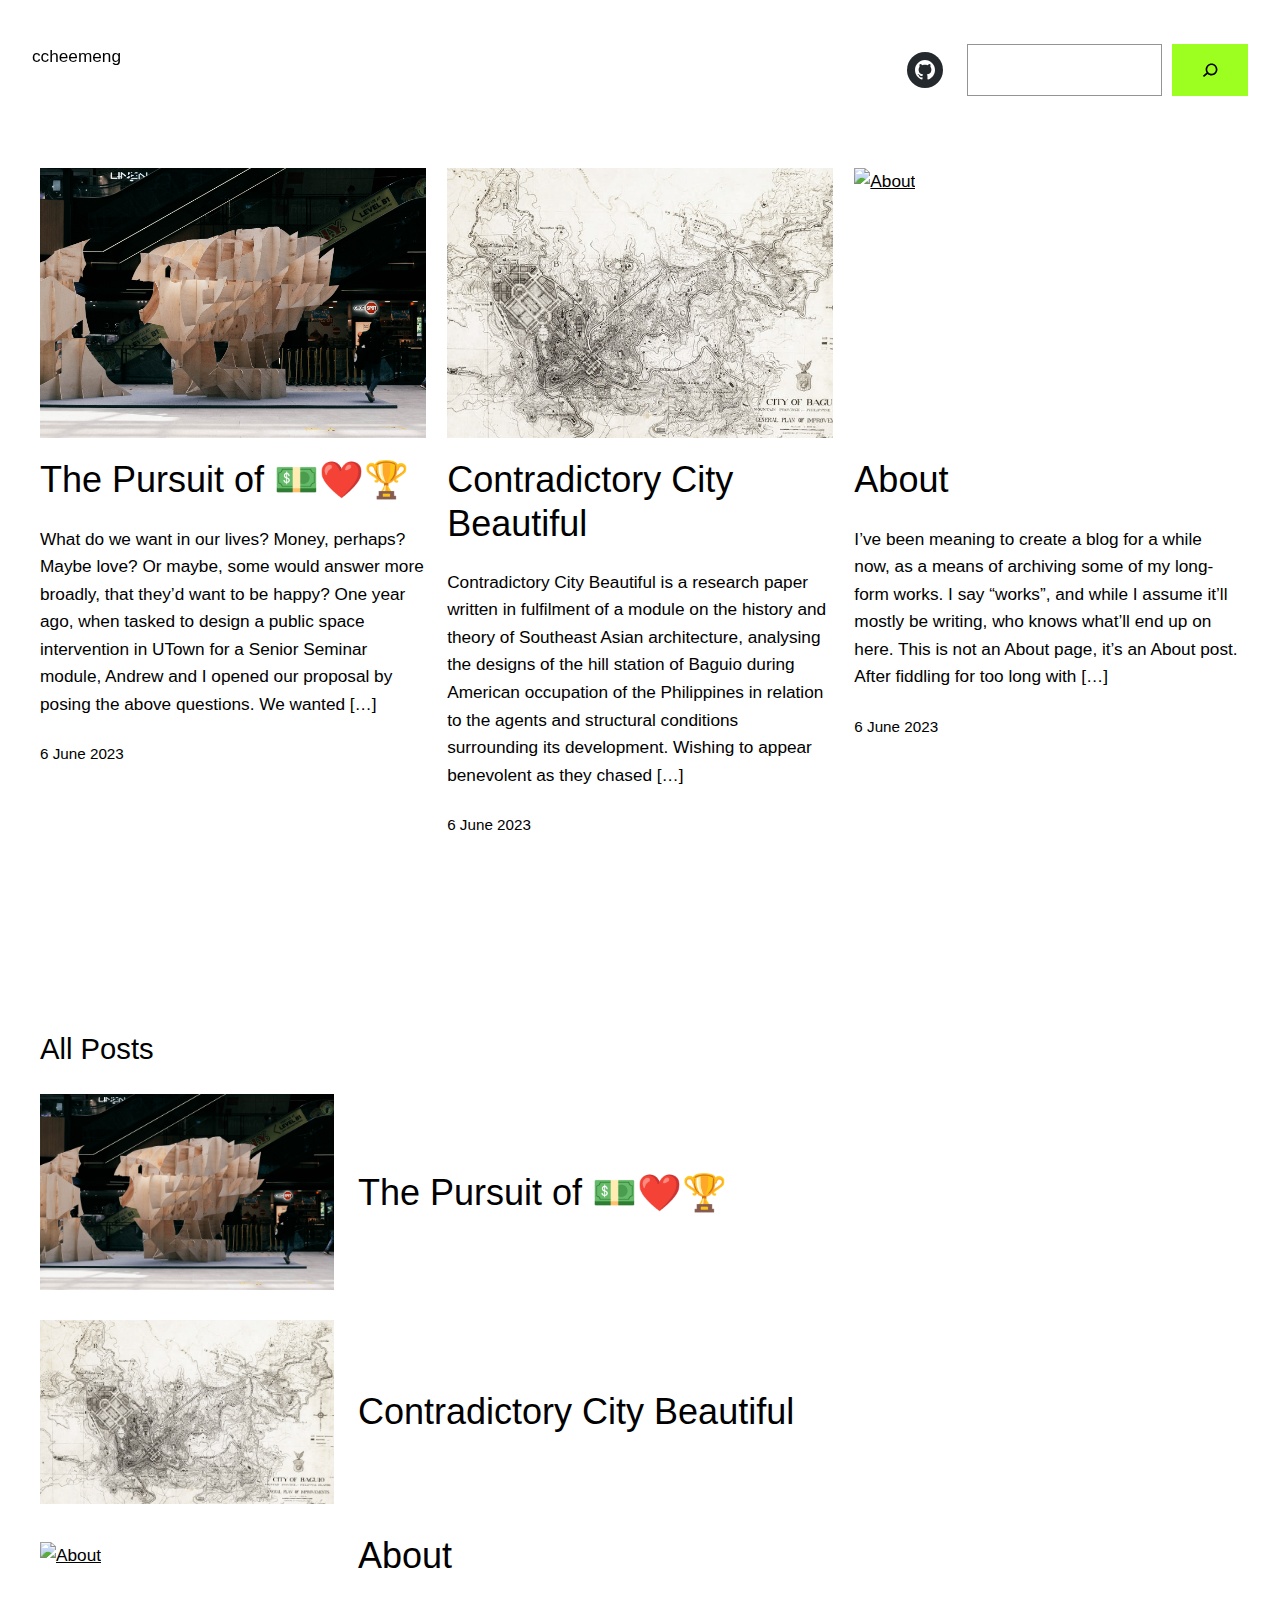
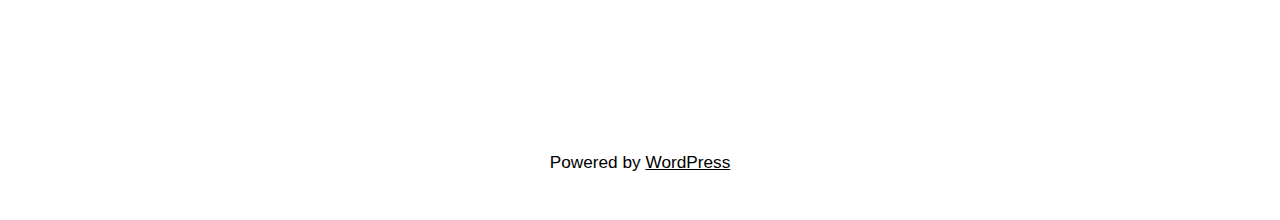
==== commit bceacbfb: "Add files via upload" ====
--- a/index.html
+++ b/index.html
@@ -1,52 +1,2018 @@
-<!DOCTYPE html> <html lang="en-GB"> <head> 	<meta charset="UTF-8" /> 	<meta name="viewport" content="width=device-width, initial-scale=1" /> <meta name='robots' content='max-image-preview:large' /> <title>ccheemeng</title> <link rel="alternate" type="application/rss+xml" title="ccheemeng &raquo; Feed" href="./feed/" /> <link rel="alternate" type="application/rss+xml" title="ccheemeng &raquo; Comments Feed" href="./comments/feed/" /> <script>
-window._wpemojiSettings = {"baseUrl":"https:\/\/s.w.org\/images\/core\/emoji\/14.0.0\/72x72\/","ext":".png","svgUrl":"https:\/\/s.w.org\/images\/core\/emoji\/14.0.0\/svg\/","svgExt":".svg","source":{"concatemoji":".\/wp-includes\/js\/wp-emoji-release.min.js?ver=6.2.2"}};
-/*! This file is auto-generated */
-!function(e,a,t){var n,r,o,i=a.createElement("canvas"),p=i.getContext&&i.getContext("2d");function s(e,t){p.clearRect(0,0,i.width,i.height),p.fillText(e,0,0);e=i.toDataURL();return p.clearRect(0,0,i.width,i.height),p.fillText(t,0,0),e===i.toDataURL()}function c(e){var t=a.createElement("script");t.src=e,t.defer=t.type="text/javascript",a.getElementsByTagName("head")[0].appendChild(t)}for(o=Array("flag","emoji"),t.supports={everything:!0,everythingExceptFlag:!0},r=0;r<o.length;r++)t.supports[o[r]]=function(e){if(p&&p.fillText)switch(p.textBaseline="top",p.font="600 32px Arial",e){case"flag":return s("\ud83c\udff3\ufe0f\u200d\u26a7\ufe0f","\ud83c\udff3\ufe0f\u200b\u26a7\ufe0f")?!1:!s("\ud83c\uddfa\ud83c\uddf3","\ud83c\uddfa\u200b\ud83c\uddf3")&&!s("\ud83c\udff4\udb40\udc67\udb40\udc62\udb40\udc65\udb40\udc6e\udb40\udc67\udb40\udc7f","\ud83c\udff4\u200b\udb40\udc67\u200b\udb40\udc62\u200b\udb40\udc65\u200b\udb40\udc6e\u200b\udb40\udc67\u200b\udb40\udc7f");case"emoji":return!s("\ud83e\udef1\ud83c\udffb\u200d\ud83e\udef2\ud83c\udfff","\ud83e\udef1\ud83c\udffb\u200b\ud83e\udef2\ud83c\udfff")}return!1}(o[r]),t.supports.everything=t.supports.everything&&t.supports[o[r]],"flag"!==o[r]&&(t.supports.everythingExceptFlag=t.supports.everythingExceptFlag&&t.supports[o[r]]);t.supports.everythingExceptFlag=t.supports.everythingExceptFlag&&!t.supports.flag,t.DOMReady=!1,t.readyCallback=function(){t.DOMReady=!0},t.supports.everything||(n=function(){t.readyCallback()},a.addEventListener?(a.addEventListener("DOMContentLoaded",n,!1),e.addEventListener("load",n,!1)):(e.attachEvent("onload",n),a.attachEvent("onreadystatechange",function(){"complete"===a.readyState&&t.readyCallback()})),(e=t.source||{}).concatemoji?c(e.concatemoji):e.wpemoji&&e.twemoji&&(c(e.twemoji),c(e.wpemoji)))}(window,document,window._wpemojiSettings);
-</script> <style> img.wp-smiley, img.emoji { 	display: inline !important; 	border: none !important; 	box-shadow: none !important; 	height: 1em !important; 	width: 1em !important; 	margin: 0 0.07em !important; 	vertical-align: -0.1em !important; 	background: none !important; 	padding: 0 !important; } </style> 	<style id='wp-block-site-title-inline-css'> .wp-block-site-title a{color:inherit} .wp-block-site-title{font-size: var(--wp--preset--font-size--medium);font-weight: normal;line-height: 1.4;} .wp-block-site-title a:where(:not(.wp-element-button)){text-decoration: none;} .wp-block-site-title a:where(:not(.wp-element-button)):hover{text-decoration: underline;} .wp-block-site-title a:where(:not(.wp-element-button)):focus{text-decoration: underline dashed;} .wp-block-site-title a:where(:not(.wp-element-button)):active{color: var(--wp--preset--color--secondary);text-decoration: none;} </style> <style id='wp-block-page-list-inline-css'> .wp-block-navigation .wp-block-page-list{align-items:var(--navigation-layout-align,initial);background-color:inherit;display:flex;flex-direction:var(--navigation-layout-direction,initial);flex-wrap:var(--navigation-layout-wrap,wrap);justify-content:var(--navigation-layout-justify,initial)}.wp-block-navigation .wp-block-navigation-item{background-color:inherit} </style> <link rel='stylesheet' id='wp-block-navigation-css' href='./css/navigation-style.min.css' media='all' /> <style id='wp-block-navigation-inline-css'> .wp-block-navigation{font-size: var(--wp--preset--font-size--small);} .wp-block-navigation a:where(:not(.wp-element-button)){color: inherit;text-decoration: none;} .wp-block-navigation a:where(:not(.wp-element-button)):hover{text-decoration: underline;} .wp-block-navigation a:where(:not(.wp-element-button)):focus{text-decoration: underline dashed;} .wp-block-navigation a:where(:not(.wp-element-button)):active{text-decoration: none;} </style> <style id='wp-block-group-inline-css'> .wp-block-group{box-sizing:border-box} </style> <link rel='stylesheet' id='wp-block-social-links-css' href='./css/social-links-style.min.css' media='all' /> <style id='wp-block-search-inline-css'> .wp-block-search__button{margin-left:.625em;word-break:normal}.wp-block-search__button.has-icon{line-height:0}.wp-block-search__button svg{fill:currentColor;min-height:1.5em;min-width:1.5em;vertical-align:text-bottom}:where(.wp-block-search__button){border:1px solid #ccc;padding:.375em .625em}.wp-block-search__inside-wrapper{display:flex;flex:auto;flex-wrap:nowrap;max-width:100%}.wp-block-search__label{width:100%}.wp-block-search__input{border:1px solid #949494;flex-grow:1;margin-left:0;margin-right:0;min-width:3em;padding:8px;text-decoration:unset!important}.wp-block-search.wp-block-search__button-only .wp-block-search__button{margin-left:0}:where(.wp-block-search__button-inside .wp-block-search__inside-wrapper){border:1px solid #949494;padding:4px}:where(.wp-block-search__button-inside .wp-block-search__inside-wrapper) .wp-block-search__input{border:none;border-radius:0;padding:0 0 0 .25em}:where(.wp-block-search__button-inside .wp-block-search__inside-wrapper) .wp-block-search__input:focus{outline:none}:where(.wp-block-search__button-inside .wp-block-search__inside-wrapper) :where(.wp-block-search__button){padding:.125em .5em}.wp-block-search.aligncenter .wp-block-search__inside-wrapper{margin:auto} </style> <style id='wp-block-columns-inline-css'> .wp-block-columns{align-items:normal!important;box-sizing:border-box;display:flex;flex-wrap:wrap!important;margin-bottom:1.75em}@media (min-width:782px){.wp-block-columns{flex-wrap:nowrap!important}}.wp-block-columns.are-vertically-aligned-top{align-items:flex-start}.wp-block-columns.are-vertically-aligned-center{align-items:center}.wp-block-columns.are-vertically-aligned-bottom{align-items:flex-end}@media (max-width:781px){.wp-block-columns:not(.is-not-stacked-on-mobile)>.wp-block-column{flex-basis:100%!important}}@media (min-width:782px){.wp-block-columns:not(.is-not-stacked-on-mobile)>.wp-block-column{flex-basis:0;flex-grow:1}.wp-block-columns:not(.is-not-stacked-on-mobile)>.wp-block-column[style*=flex-basis]{flex-grow:0}}.wp-block-columns.is-not-stacked-on-mobile{flex-wrap:nowrap!important}.wp-block-columns.is-not-stacked-on-mobile>.wp-block-column{flex-basis:0;flex-grow:1}.wp-block-columns.is-not-stacked-on-mobile>.wp-block-column[style*=flex-basis]{flex-grow:0}:where(.wp-block-columns.has-background){padding:1.25em 2.375em}.wp-block-column{flex-grow:1;min-width:0;overflow-wrap:break-word;word-break:break-word}.wp-block-column.is-vertically-aligned-top{align-self:flex-start}.wp-block-column.is-vertically-aligned-center{align-self:center}.wp-block-column.is-vertically-aligned-bottom{align-self:flex-end}.wp-block-column.is-vertically-aligned-bottom,.wp-block-column.is-vertically-aligned-center,.wp-block-column.is-vertically-aligned-top{width:100%} </style> <style id='wp-block-post-featured-image-inline-css'> .wp-block-post-featured-image{margin-left:0;margin-right:0}.wp-block-post-featured-image a{display:block}.wp-block-post-featured-image img{box-sizing:border-box;height:auto;max-width:100%;vertical-align:bottom;width:100%}.wp-block-post-featured-image.alignfull img,.wp-block-post-featured-image.alignwide img{width:100%}.wp-block-post-featured-image .wp-block-post-featured-image__overlay.has-background-dim{background-color:#000;inset:0;position:absolute}.wp-block-post-featured-image{position:relative}.wp-block-post-featured-image .wp-block-post-featured-image__overlay.has-background-gradient{background-color:transparent}.wp-block-post-featured-image .wp-block-post-featured-image__overlay.has-background-dim-0{opacity:0}.wp-block-post-featured-image .wp-block-post-featured-image__overlay.has-background-dim-10{opacity:.1}.wp-block-post-featured-image .wp-block-post-featured-image__overlay.has-background-dim-20{opacity:.2}.wp-block-post-featured-image .wp-block-post-featured-image__overlay.has-background-dim-30{opacity:.3}.wp-block-post-featured-image .wp-block-post-featured-image__overlay.has-background-dim-40{opacity:.4}.wp-block-post-featured-image .wp-block-post-featured-image__overlay.has-background-dim-50{opacity:.5}.wp-block-post-featured-image .wp-block-post-featured-image__overlay.has-background-dim-60{opacity:.6}.wp-block-post-featured-image .wp-block-post-featured-image__overlay.has-background-dim-70{opacity:.7}.wp-block-post-featured-image .wp-block-post-featured-image__overlay.has-background-dim-80{opacity:.8}.wp-block-post-featured-image .wp-block-post-featured-image__overlay.has-background-dim-90{opacity:.9}.wp-block-post-featured-image .wp-block-post-featured-image__overlay.has-background-dim-100{opacity:1} </style> <style id='wp-block-post-title-inline-css'> .wp-block-post-title{box-sizing:border-box;word-break:break-word}.wp-block-post-title a{display:inline-block} .wp-block-post-title{font-weight: 400;margin-top: 1.25rem;margin-bottom: 1.25rem;} .wp-block-post-title a:where(:not(.wp-element-button)){text-decoration: none;} .wp-block-post-title a:where(:not(.wp-element-button)):hover{text-decoration: underline;} .wp-block-post-title a:where(:not(.wp-element-button)):focus{text-decoration: underline dashed;} .wp-block-post-title a:where(:not(.wp-element-button)):active{color: var(--wp--preset--color--secondary);text-decoration: none;} </style> <style id='wp-block-paragraph-inline-css'> .is-small-text{font-size:.875em}.is-regular-text{font-size:1em}.is-large-text{font-size:2.25em}.is-larger-text{font-size:3em}.has-drop-cap:not(:focus):first-letter{float:left;font-size:8.4em;font-style:normal;font-weight:100;line-height:.68;margin:.05em .1em 0 0;text-transform:uppercase}body.rtl .has-drop-cap:not(:focus):first-letter{float:none;margin-left:.1em}p.has-drop-cap.has-background{overflow:hidden}p.has-background{padding:1.25em 2.375em}:where(p.has-text-color:not(.has-link-color)) a{color:inherit} </style> <style id='wp-block-post-excerpt-inline-css'> .wp-block-post-excerpt{margin-bottom:var(--wp--style--block-gap);margin-top:var(--wp--style--block-gap)}.wp-block-post-excerpt__excerpt{margin-bottom:0;margin-top:0}.wp-block-post-excerpt__more-text{margin-bottom:0;margin-top:var(--wp--style--block-gap)}.wp-block-post-excerpt__more-link{display:inline-block} .wp-block-post-excerpt{font-size: var(--wp--preset--font-size--medium);} </style> <style id='wp-block-post-date-inline-css'> .wp-block-post-date{box-sizing:border-box} .wp-block-post-date{font-size: var(--wp--preset--font-size--small);font-weight: 400;} .wp-block-post-date a:where(:not(.wp-element-button)){text-decoration: none;} .wp-block-post-date a:where(:not(.wp-element-button)):hover{text-decoration: underline;} </style> <style id='wp-block-spacer-inline-css'> .wp-block-spacer{clear:both} </style> <style id='wp-block-heading-inline-css'> h1.has-background,h2.has-background,h3.has-background,h4.has-background,h5.has-background,h6.has-background{padding:1.25em 2.375em} </style> <style id='wp-block-quote-inline-css'> .wp-block-quote{box-sizing:border-box;overflow-wrap:break-word}.wp-block-quote.is-large:where(:not(.is-style-plain)),.wp-block-quote.is-style-large:where(:not(.is-style-plain)){margin-bottom:1em;padding:0 1em}.wp-block-quote.is-large:where(:not(.is-style-plain)) p,.wp-block-quote.is-style-large:where(:not(.is-style-plain)) p{font-size:1.5em;font-style:italic;line-height:1.6}.wp-block-quote.is-large:where(:not(.is-style-plain)) cite,.wp-block-quote.is-large:where(:not(.is-style-plain)) footer,.wp-block-quote.is-style-large:where(:not(.is-style-plain)) cite,.wp-block-quote.is-style-large:where(:not(.is-style-plain)) footer{font-size:1.125em;text-align:right} .wp-block-quote{border-width: 1px;padding-right: var(--wp--preset--spacing--30);padding-left: var(--wp--preset--spacing--30);} .wp-block-quote cite{font-size: var(--wp--preset--font-size--small);font-style: normal;} </style> <style id='wp-block-post-template-inline-css'> .wp-block-post-template{list-style:none;margin-bottom:0;margin-top:0;max-width:100%;padding:0}.wp-block-post-template.wp-block-post-template{background:none}.wp-block-post-template.is-flex-container{display:flex;flex-direction:row;flex-wrap:wrap;gap:1.25em}.wp-block-post-template.is-flex-container li{margin:0;width:100%}@media (min-width:600px){.wp-block-post-template.is-flex-container.is-flex-container.columns-2>li{width:calc(50% - .625em)}.wp-block-post-template.is-flex-container.is-flex-container.columns-3>li{width:calc(33.33333% - .83333em)}.wp-block-post-template.is-flex-container.is-flex-container.columns-4>li{width:calc(25% - .9375em)}.wp-block-post-template.is-flex-container.is-flex-container.columns-5>li{width:calc(20% - 1em)}.wp-block-post-template.is-flex-container.is-flex-container.columns-6>li{width:calc(16.66667% - 1.04167em)}} </style> <style id='wp-block-query-pagination-inline-css'> .wp-block-query-pagination>.wp-block-query-pagination-next,.wp-block-query-pagination>.wp-block-query-pagination-numbers,.wp-block-query-pagination>.wp-block-query-pagination-previous{margin-bottom:.5em;margin-right:.5em}.wp-block-query-pagination>.wp-block-query-pagination-next:last-child,.wp-block-query-pagination>.wp-block-query-pagination-numbers:last-child,.wp-block-query-pagination>.wp-block-query-pagination-previous:last-child{margin-right:0}.wp-block-query-pagination.is-content-justification-space-between>.wp-block-query-pagination-next:last-of-type{margin-inline-start:auto}.wp-block-query-pagination.is-content-justification-space-between>.wp-block-query-pagination-previous:first-child{margin-inline-end:auto}.wp-block-query-pagination .wp-block-query-pagination-previous-arrow{display:inline-block;margin-right:1ch}.wp-block-query-pagination .wp-block-query-pagination-previous-arrow:not(.is-arrow-chevron){transform:scaleX(1)}.wp-block-query-pagination .wp-block-query-pagination-next-arrow{display:inline-block;margin-left:1ch}.wp-block-query-pagination .wp-block-query-pagination-next-arrow:not(.is-arrow-chevron){transform:scaleX(1)}.wp-block-query-pagination.aligncenter{justify-content:center} .wp-block-query-pagination{font-size: var(--wp--preset--font-size--small);font-weight: 400;} .wp-block-query-pagination a:where(:not(.wp-element-button)){text-decoration: none;} .wp-block-query-pagination a:where(:not(.wp-element-button)):hover{text-decoration: underline;} </style> <style id='wp-block-query-inline-css'> .wp-block-query h2{font-size: var(--wp--preset--font-size--x-large);} </style> <style id='wp-block-library-inline-css'> :root{--wp-admin-theme-color:#007cba;--wp-admin-theme-color--rgb:0,124,186;--wp-admin-theme-color-darker-10:#006ba1;--wp-admin-theme-color-darker-10--rgb:0,107,161;--wp-admin-theme-color-darker-20:#005a87;--wp-admin-theme-color-darker-20--rgb:0,90,135;--wp-admin-border-width-focus:2px;--wp-block-synced-color:#7a00df;--wp-block-synced-color--rgb:122,0,223}@media (-webkit-min-device-pixel-ratio:2),(min-resolution:192dpi){:root{--wp-admin-border-width-focus:1.5px}}.wp-element-button{cursor:pointer}:root{--wp--preset--font-size--normal:16px;--wp--preset--font-size--huge:42px}:root .has-very-light-gray-background-color{background-color:#eee}:root .has-very-dark-gray-background-color{background-color:#313131}:root .has-very-light-gray-color{color:#eee}:root .has-very-dark-gray-color{color:#313131}:root .has-vivid-green-cyan-to-vivid-cyan-blue-gradient-background{background:linear-gradient(135deg,#00d084,#0693e3)}:root .has-purple-crush-gradient-background{background:linear-gradient(135deg,#34e2e4,#4721fb 50%,#ab1dfe)}:root .has-hazy-dawn-gradient-background{background:linear-gradient(135deg,#faaca8,#dad0ec)}:root .has-subdued-olive-gradient-background{background:linear-gradient(135deg,#fafae1,#67a671)}:root .has-atomic-cream-gradient-background{background:linear-gradient(135deg,#fdd79a,#004a59)}:root .has-nightshade-gradient-background{background:linear-gradient(135deg,#330968,#31cdcf)}:root .has-midnight-gradient-background{background:linear-gradient(135deg,#020381,#2874fc)}.has-regular-font-size{font-size:1em}.has-larger-font-size{font-size:2.625em}.has-normal-font-size{font-size:var(--wp--preset--font-size--normal)}.has-huge-font-size{font-size:var(--wp--preset--font-size--huge)}.has-text-align-center{text-align:center}.has-text-align-left{text-align:left}.has-text-align-right{text-align:right}#end-resizable-editor-section{display:none}.aligncenter{clear:both}.items-justified-left{justify-content:flex-start}.items-justified-center{justify-content:center}.items-justified-right{justify-content:flex-end}.items-justified-space-between{justify-content:space-between}.screen-reader-text{clip:rect(1px,1px,1px,1px);word-wrap:normal!important;border:0;-webkit-clip-path:inset(50%);clip-path:inset(50%);height:1px;margin:-1px;overflow:hidden;padding:0;position:absolute;width:1px}.screen-reader-text:focus{clip:auto!important;background-color:#ddd;-webkit-clip-path:none;clip-path:none;color:#444;display:block;font-size:1em;height:auto;left:5px;line-height:normal;padding:15px 23px 14px;text-decoration:none;top:5px;width:auto;z-index:100000}html :where(.has-border-color){border-style:solid}html :where([style*=border-top-color]){border-top-style:solid}html :where([style*=border-right-color]){border-right-style:solid}html :where([style*=border-bottom-color]){border-bottom-style:solid}html :where([style*=border-left-color]){border-left-style:solid}html :where([style*=border-width]){border-style:solid}html :where([style*=border-top-width]){border-top-style:solid}html :where([style*=border-right-width]){border-right-style:solid}html :where([style*=border-bottom-width]){border-bottom-style:solid}html :where([style*=border-left-width]){border-left-style:solid}html :where(img[class*=wp-image-]){height:auto;max-width:100%}figure{margin:0 0 1em}html :where(.is-position-sticky){--wp-admin--admin-bar--position-offset:var(--wp-admin--admin-bar--height,0px)}@media screen and (max-width:600px){html :where(.is-position-sticky){--wp-admin--admin-bar--position-offset:0px}} </style> <style id='global-styles-inline-css'> body{--wp--preset--color--black: #000000;--wp--preset--color--cyan-bluish-gray: #abb8c3;--wp--preset--color--white: #ffffff;--wp--preset--color--pale-pink: #f78da7;--wp--preset--color--vivid-red: #cf2e2e;--wp--preset--color--luminous-vivid-orange: #ff6900;--wp--preset--color--luminous-vivid-amber: #fcb900;--wp--preset--color--light-green-cyan: #7bdcb5;--wp--preset--color--vivid-green-cyan: #00d084;--wp--preset--color--pale-cyan-blue: #8ed1fc;--wp--preset--color--vivid-cyan-blue: #0693e3;--wp--preset--color--vivid-purple: #9b51e0;--wp--preset--color--base: #ffffff;--wp--preset--color--contrast: #000000;--wp--preset--color--primary: #9DFF20;--wp--preset--color--secondary: #345C00;--wp--preset--color--tertiary: #F6F6F6;--wp--preset--gradient--vivid-cyan-blue-to-vivid-purple: linear-gradient(135deg,rgba(6,147,227,1) 0%,rgb(155,81,224) 100%);--wp--preset--gradient--light-green-cyan-to-vivid-green-cyan: linear-gradient(135deg,rgb(122,220,180) 0%,rgb(0,208,130) 100%);--wp--preset--gradient--luminous-vivid-amber-to-luminous-vivid-orange: linear-gradient(135deg,rgba(252,185,0,1) 0%,rgba(255,105,0,1) 100%);--wp--preset--gradient--luminous-vivid-orange-to-vivid-red: linear-gradient(135deg,rgba(255,105,0,1) 0%,rgb(207,46,46) 100%);--wp--preset--gradient--very-light-gray-to-cyan-bluish-gray: linear-gradient(135deg,rgb(238,238,238) 0%,rgb(169,184,195) 100%);--wp--preset--gradient--cool-to-warm-spectrum: linear-gradient(135deg,rgb(74,234,220) 0%,rgb(151,120,209) 20%,rgb(207,42,186) 40%,rgb(238,44,130) 60%,rgb(251,105,98) 80%,rgb(254,248,76) 100%);--wp--preset--gradient--blush-light-purple: linear-gradient(135deg,rgb(255,206,236) 0%,rgb(152,150,240) 100%);--wp--preset--gradient--blush-bordeaux: linear-gradient(135deg,rgb(254,205,165) 0%,rgb(254,45,45) 50%,rgb(107,0,62) 100%);--wp--preset--gradient--luminous-dusk: linear-gradient(135deg,rgb(255,203,112) 0%,rgb(199,81,192) 50%,rgb(65,88,208) 100%);--wp--preset--gradient--pale-ocean: linear-gradient(135deg,rgb(255,245,203) 0%,rgb(182,227,212) 50%,rgb(51,167,181) 100%);--wp--preset--gradient--electric-grass: linear-gradient(135deg,rgb(202,248,128) 0%,rgb(113,206,126) 100%);--wp--preset--gradient--midnight: linear-gradient(135deg,rgb(2,3,129) 0%,rgb(40,116,252) 100%);--wp--preset--duotone--dark-grayscale: url('#wp-duotone-dark-grayscale');--wp--preset--duotone--grayscale: url('#wp-duotone-grayscale');--wp--preset--duotone--purple-yellow: url('#wp-duotone-purple-yellow');--wp--preset--duotone--blue-red: url('#wp-duotone-blue-red');--wp--preset--duotone--midnight: url('#wp-duotone-midnight');--wp--preset--duotone--magenta-yellow: url('#wp-duotone-magenta-yellow');--wp--preset--duotone--purple-green: url('#wp-duotone-purple-green');--wp--preset--duotone--blue-orange: url('#wp-duotone-blue-orange');--wp--preset--font-size--small: clamp(0.875rem, 0.875rem + ((1vw - 0.48rem) * 0.24), 1rem);--wp--preset--font-size--medium: clamp(1rem, 1rem + ((1vw - 0.48rem) * 0.24), 1.125rem);--wp--preset--font-size--large: clamp(1.75rem, 1.75rem + ((1vw - 0.48rem) * 0.24), 1.875rem);--wp--preset--font-size--x-large: 2.25rem;--wp--preset--font-size--xx-large: clamp(4rem, 4rem + ((1vw - 0.48rem) * 11.538), 10rem);--wp--preset--font-family--dm-sans: "DM Sans", sans-serif;--wp--preset--font-family--ibm-plex-mono: 'IBM Plex Mono', monospace;--wp--preset--font-family--inter: "Inter", sans-serif;--wp--preset--font-family--system-font: -apple-system,BlinkMacSystemFont,"Segoe UI",Roboto,Oxygen-Sans,Ubuntu,Cantarell,"Helvetica Neue",sans-serif;--wp--preset--font-family--source-serif-pro: "Source Serif Pro", serif;--wp--preset--spacing--30: clamp(1.5rem, 5vw, 2rem);--wp--preset--spacing--40: clamp(1.8rem, 1.8rem + ((1vw - 0.48rem) * 2.885), 3rem);--wp--preset--spacing--50: clamp(2.5rem, 8vw, 4.5rem);--wp--preset--spacing--60: clamp(3.75rem, 10vw, 7rem);--wp--preset--spacing--70: clamp(5rem, 5.25rem + ((1vw - 0.48rem) * 9.096), 8rem);--wp--preset--spacing--80: clamp(7rem, 14vw, 11rem);--wp--preset--shadow--natural: 6px 6px 9px rgba(0, 0, 0, 0.2);--wp--preset--shadow--deep: 12px 12px 50px rgba(0, 0, 0, 0.4);--wp--preset--shadow--sharp: 6px 6px 0px rgba(0, 0, 0, 0.2);--wp--preset--shadow--outlined: 6px 6px 0px -3px rgba(255, 255, 255, 1), 6px 6px rgba(0, 0, 0, 1);--wp--preset--shadow--crisp: 6px 6px 0px rgba(0, 0, 0, 1);}body { margin: 0;--wp--style--global--content-size: 650px;--wp--style--global--wide-size: 1200px; }.wp-site-blocks { padding-top: var(--wp--style--root--padding-top); padding-bottom: var(--wp--style--root--padding-bottom); }.has-global-padding { padding-right: var(--wp--style--root--padding-right); padding-left: var(--wp--style--root--padding-left); }.has-global-padding :where(.has-global-padding) { padding-right: 0; padding-left: 0; }.has-global-padding > .alignfull { margin-right: calc(var(--wp--style--root--padding-right) * -1); margin-left: calc(var(--wp--style--root--padding-left) * -1); }.has-global-padding :where(.has-global-padding) > .alignfull { margin-right: 0; margin-left: 0; }.has-global-padding > .alignfull:where(:not(.has-global-padding)) > :where([class*="wp-block-"]:not(.alignfull):not([class*="__"]),p,h1,h2,h3,h4,h5,h6,ul,ol) { padding-right: var(--wp--style--root--padding-right); padding-left: var(--wp--style--root--padding-left); }.has-global-padding :where(.has-global-padding) > .alignfull:where(:not(.has-global-padding)) > :where([class*="wp-block-"]:not(.alignfull):not([class*="__"]),p,h1,h2,h3,h4,h5,h6,ul,ol) { padding-right: 0; padding-left: 0; }.wp-site-blocks > .alignleft { float: left; margin-right: 2em; }.wp-site-blocks > .alignright { float: right; margin-left: 2em; }.wp-site-blocks > .aligncenter { justify-content: center; margin-left: auto; margin-right: auto; }.wp-site-blocks > * { margin-block-start: 0; margin-block-end: 0; }.wp-site-blocks > * + * { margin-block-start: 1.5rem; }body { --wp--style--block-gap: 1.5rem; }body .is-layout-flow > *{margin-block-start: 0;margin-block-end: 0;}body .is-layout-flow > * + *{margin-block-start: 1.5rem;margin-block-end: 0;}body .is-layout-constrained > *{margin-block-start: 0;margin-block-end: 0;}body .is-layout-constrained > * + *{margin-block-start: 1.5rem;margin-block-end: 0;}body .is-layout-flex{gap: 1.5rem;}body .is-layout-flow > .alignleft{float: left;margin-inline-start: 0;margin-inline-end: 2em;}body .is-layout-flow > .alignright{float: right;margin-inline-start: 2em;margin-inline-end: 0;}body .is-layout-flow > .aligncenter{margin-left: auto !important;margin-right: auto !important;}body .is-layout-constrained > .alignleft{float: left;margin-inline-start: 0;margin-inline-end: 2em;}body .is-layout-constrained > .alignright{float: right;margin-inline-start: 2em;margin-inline-end: 0;}body .is-layout-constrained > .aligncenter{margin-left: auto !important;margin-right: auto !important;}body .is-layout-constrained > :where(:not(.alignleft):not(.alignright):not(.alignfull)){max-width: var(--wp--style--global--content-size);margin-left: auto !important;margin-right: auto !important;}body .is-layout-constrained > .alignwide{max-width: var(--wp--style--global--wide-size);}body .is-layout-flex{display: flex;}body .is-layout-flex{flex-wrap: wrap;align-items: center;}body .is-layout-flex > *{margin: 0;}body{background-color: var(--wp--preset--color--base);color: var(--wp--preset--color--contrast);font-family: var(--wp--preset--font-family--system-font);font-size: var(--wp--preset--font-size--medium);line-height: 1.6;--wp--style--root--padding-top: var(--wp--preset--spacing--40);--wp--style--root--padding-right: var(--wp--preset--spacing--30);--wp--style--root--padding-bottom: var(--wp--preset--spacing--40);--wp--style--root--padding-left: var(--wp--preset--spacing--30);}a:where(:not(.wp-element-button)){color: var(--wp--preset--color--contrast);text-decoration: underline;}a:where(:not(.wp-element-button)):hover{text-decoration: none;}a:where(:not(.wp-element-button)):focus{text-decoration: underline dashed;}a:where(:not(.wp-element-button)):active{color: var(--wp--preset--color--secondary);text-decoration: none;}h1, h2, h3, h4, h5, h6{font-weight: 400;line-height: 1.4;}h1{font-size: clamp(2.719rem, 2.719rem + ((1vw - 0.48rem) * 1.742), 3.625rem);line-height: 1.2;}h2{font-size: clamp(2.625rem, calc(2.625rem + ((1vw - 0.48rem) * 8.4135)), 3.25rem);line-height: 1.2;}h3{font-size: var(--wp--preset--font-size--x-large);}h4{font-size: var(--wp--preset--font-size--large);}h5{font-size: var(--wp--preset--font-size--medium);font-weight: 700;text-transform: uppercase;}h6{font-size: var(--wp--preset--font-size--medium);text-transform: uppercase;}.wp-element-button, .wp-block-button__link{background-color: var(--wp--preset--color--primary);border-radius: 0;border-width: 0;color: var(--wp--preset--color--contrast);font-family: inherit;font-size: inherit;line-height: inherit;padding: calc(0.667em + 2px) calc(1.333em + 2px);text-decoration: none;}.wp-element-button:visited, .wp-block-button__link:visited{color: var(--wp--preset--color--contrast);}.wp-element-button:hover, .wp-block-button__link:hover{background-color: var(--wp--preset--color--contrast);color: var(--wp--preset--color--base);}.wp-element-button:focus, .wp-block-button__link:focus{background-color: var(--wp--preset--color--contrast);color: var(--wp--preset--color--base);}.wp-element-button:active, .wp-block-button__link:active{background-color: var(--wp--preset--color--secondary);color: var(--wp--preset--color--base);}.has-black-color{color: var(--wp--preset--color--black) !important;}.has-cyan-bluish-gray-color{color: var(--wp--preset--color--cyan-bluish-gray) !important;}.has-white-color{color: var(--wp--preset--color--white) !important;}.has-pale-pink-color{color: var(--wp--preset--color--pale-pink) !important;}.has-vivid-red-color{color: var(--wp--preset--color--vivid-red) !important;}.has-luminous-vivid-orange-color{color: var(--wp--preset--color--luminous-vivid-orange) !important;}.has-luminous-vivid-amber-color{color: var(--wp--preset--color--luminous-vivid-amber) !important;}.has-light-green-cyan-color{color: var(--wp--preset--color--light-green-cyan) !important;}.has-vivid-green-cyan-color{color: var(--wp--preset--color--vivid-green-cyan) !important;}.has-pale-cyan-blue-color{color: var(--wp--preset--color--pale-cyan-blue) !important;}.has-vivid-cyan-blue-color{color: var(--wp--preset--color--vivid-cyan-blue) !important;}.has-vivid-purple-color{color: var(--wp--preset--color--vivid-purple) !important;}.has-base-color{color: var(--wp--preset--color--base) !important;}.has-contrast-color{color: var(--wp--preset--color--contrast) !important;}.has-primary-color{color: var(--wp--preset--color--primary) !important;}.has-secondary-color{color: var(--wp--preset--color--secondary) !important;}.has-tertiary-color{color: var(--wp--preset--color--tertiary) !important;}.has-black-background-color{background-color: var(--wp--preset--color--black) !important;}.has-cyan-bluish-gray-background-color{background-color: var(--wp--preset--color--cyan-bluish-gray) !important;}.has-white-background-color{background-color: var(--wp--preset--color--white) !important;}.has-pale-pink-background-color{background-color: var(--wp--preset--color--pale-pink) !important;}.has-vivid-red-background-color{background-color: var(--wp--preset--color--vivid-red) !important;}.has-luminous-vivid-orange-background-color{background-color: var(--wp--preset--color--luminous-vivid-orange) !important;}.has-luminous-vivid-amber-background-color{background-color: var(--wp--preset--color--luminous-vivid-amber) !important;}.has-light-green-cyan-background-color{background-color: var(--wp--preset--color--light-green-cyan) !important;}.has-vivid-green-cyan-background-color{background-color: var(--wp--preset--color--vivid-green-cyan) !important;}.has-pale-cyan-blue-background-color{background-color: var(--wp--preset--color--pale-cyan-blue) !important;}.has-vivid-cyan-blue-background-color{background-color: var(--wp--preset--color--vivid-cyan-blue) !important;}.has-vivid-purple-background-color{background-color: var(--wp--preset--color--vivid-purple) !important;}.has-base-background-color{background-color: var(--wp--preset--color--base) !important;}.has-contrast-background-color{background-color: var(--wp--preset--color--contrast) !important;}.has-primary-background-color{background-color: var(--wp--preset--color--primary) !important;}.has-secondary-background-color{background-color: var(--wp--preset--color--secondary) !important;}.has-tertiary-background-color{background-color: var(--wp--preset--color--tertiary) !important;}.has-black-border-color{border-color: var(--wp--preset--color--black) !important;}.has-cyan-bluish-gray-border-color{border-color: var(--wp--preset--color--cyan-bluish-gray) !important;}.has-white-border-color{border-color: var(--wp--preset--color--white) !important;}.has-pale-pink-border-color{border-color: var(--wp--preset--color--pale-pink) !important;}.has-vivid-red-border-color{border-color: var(--wp--preset--color--vivid-red) !important;}.has-luminous-vivid-orange-border-color{border-color: var(--wp--preset--color--luminous-vivid-orange) !important;}.has-luminous-vivid-amber-border-color{border-color: var(--wp--preset--color--luminous-vivid-amber) !important;}.has-light-green-cyan-border-color{border-color: var(--wp--preset--color--light-green-cyan) !important;}.has-vivid-green-cyan-border-color{border-color: var(--wp--preset--color--vivid-green-cyan) !important;}.has-pale-cyan-blue-border-color{border-color: var(--wp--preset--color--pale-cyan-blue) !important;}.has-vivid-cyan-blue-border-color{border-color: var(--wp--preset--color--vivid-cyan-blue) !important;}.has-vivid-purple-border-color{border-color: var(--wp--preset--color--vivid-purple) !important;}.has-base-border-color{border-color: var(--wp--preset--color--base) !important;}.has-contrast-border-color{border-color: var(--wp--preset--color--contrast) !important;}.has-primary-border-color{border-color: var(--wp--preset--color--primary) !important;}.has-secondary-border-color{border-color: var(--wp--preset--color--secondary) !important;}.has-tertiary-border-color{border-color: var(--wp--preset--color--tertiary) !important;}.has-vivid-cyan-blue-to-vivid-purple-gradient-background{background: var(--wp--preset--gradient--vivid-cyan-blue-to-vivid-purple) !important;}.has-light-green-cyan-to-vivid-green-cyan-gradient-background{background: var(--wp--preset--gradient--light-green-cyan-to-vivid-green-cyan) !important;}.has-luminous-vivid-amber-to-luminous-vivid-orange-gradient-background{background: var(--wp--preset--gradient--luminous-vivid-amber-to-luminous-vivid-orange) !important;}.has-luminous-vivid-orange-to-vivid-red-gradient-background{background: var(--wp--preset--gradient--luminous-vivid-orange-to-vivid-red) !important;}.has-very-light-gray-to-cyan-bluish-gray-gradient-background{background: var(--wp--preset--gradient--very-light-gray-to-cyan-bluish-gray) !important;}.has-cool-to-warm-spectrum-gradient-background{background: var(--wp--preset--gradient--cool-to-warm-spectrum) !important;}.has-blush-light-purple-gradient-background{background: var(--wp--preset--gradient--blush-light-purple) !important;}.has-blush-bordeaux-gradient-background{background: var(--wp--preset--gradient--blush-bordeaux) !important;}.has-luminous-dusk-gradient-background{background: var(--wp--preset--gradient--luminous-dusk) !important;}.has-pale-ocean-gradient-background{background: var(--wp--preset--gradient--pale-ocean) !important;}.has-electric-grass-gradient-background{background: var(--wp--preset--gradient--electric-grass) !important;}.has-midnight-gradient-background{background: var(--wp--preset--gradient--midnight) !important;}.has-small-font-size{font-size: var(--wp--preset--font-size--small) !important;}.has-medium-font-size{font-size: var(--wp--preset--font-size--medium) !important;}.has-large-font-size{font-size: var(--wp--preset--font-size--large) !important;}.has-x-large-font-size{font-size: var(--wp--preset--font-size--x-large) !important;}.has-xx-large-font-size{font-size: var(--wp--preset--font-size--xx-large) !important;}.has-dm-sans-font-family{font-family: var(--wp--preset--font-family--dm-sans) !important;}.has-ibm-plex-mono-font-family{font-family: var(--wp--preset--font-family--ibm-plex-mono) !important;}.has-inter-font-family{font-family: var(--wp--preset--font-family--inter) !important;}.has-system-font-font-family{font-family: var(--wp--preset--font-family--system-font) !important;}.has-source-serif-pro-font-family{font-family: var(--wp--preset--font-family--source-serif-pro) !important;} </style> <style id='core-block-supports-inline-css'> .wp-container-8.wp-container-8{flex-wrap:nowrap;justify-content:flex-end;}.wp-container-16{top:calc(0px + var(--wp-admin--admin-bar--position-offset, 0px));position:sticky;z-index:10;}.wp-container-18.wp-container-18{justify-content:space-between;}.wp-container-33.wp-container-33{justify-content:center;}.wp-container-3.wp-container-3,.wp-container-10.wp-container-10,.wp-container-12.wp-container-12,.wp-container-14.wp-container-14,.wp-container-22.wp-container-22,.wp-container-25.wp-container-25,.wp-container-28.wp-container-28{flex-wrap:nowrap;} </style> <style id='wp-webfonts-inline-css'> @font-face{font-family:"DM Sans";font-style:normal;font-weight:400;font-display:fallback;src:url('./fonts/DMSans-Regular.woff2') format('woff2');font-stretch:normal;}@font-face{font-family:"DM Sans";font-style:italic;font-weight:400;font-display:fallback;src:url('./fonts/DMSans-Regular-Italic.woff2') format('woff2');font-stretch:normal;}@font-face{font-family:"DM Sans";font-style:normal;font-weight:700;font-display:fallback;src:url('./fonts/DMSans-Bold.woff2') format('woff2');font-stretch:normal;}@font-face{font-family:"DM Sans";font-style:italic;font-weight:700;font-display:fallback;src:url('./fonts/DMSans-Bold-Italic.woff2') format('woff2');font-stretch:normal;}@font-face{font-family:"IBM Plex Mono";font-style:normal;font-weight:300;font-display:block;src:url('./fonts/IBMPlexMono-Light.woff2') format('woff2');font-stretch:normal;}@font-face{font-family:"IBM Plex Mono";font-style:normal;font-weight:400;font-display:block;src:url('./fonts/IBMPlexMono-Regular.woff2') format('woff2');font-stretch:normal;}@font-face{font-family:"IBM Plex Mono";font-style:italic;font-weight:400;font-display:block;src:url('./fonts/IBMPlexMono-Italic.woff2') format('woff2');font-stretch:normal;}@font-face{font-family:"IBM Plex Mono";font-style:normal;font-weight:700;font-display:block;src:url('./fonts/IBMPlexMono-Bold.woff2') format('woff2');font-stretch:normal;}@font-face{font-family:Inter;font-style:normal;font-weight:200 900;font-display:fallback;src:url('./fonts/Inter-VariableFont_slnt,wght.ttf') format('truetype');font-stretch:normal;}@font-face{font-family:"Source Serif Pro";font-style:normal;font-weight:200 900;font-display:fallback;src:url('./fonts/SourceSerif4Variable-Roman.ttf.woff2') format('woff2');font-stretch:normal;}@font-face{font-family:"Source Serif Pro";font-style:italic;font-weight:200 900;font-display:fallback;src:url('./fonts/SourceSerif4Variable-Italic.ttf.woff2') format('woff2');font-stretch:normal;} </style>         <script>
-            /* <![CDATA[ */
-            var rcewpp = {
-                "ajax_url":"./wp-admin/admin-ajax.php",
-                "nonce": "9ebcd78526",
-                "home_url": "./",
-                "settings_icon": './wp-content/plugins/export-wp-page-to-static-html/admin/images/settings.png',
-                "settings_hover_icon": './wp-content/plugins/export-wp-page-to-static-html/admin/images/settings_hover.png'
-            };
+<!DOCTYPE html>
+<html lang="en-GB">
+
+<head>
+	<meta charset="UTF-8" />
+	<meta name="viewport" content="width=device-width, initial-scale=1" />
+	<meta name='robots' content='max-image-preview:large' />
+	<title>ccheemeng</title>
+	<link rel="alternate" type="application/rss+xml" title="ccheemeng &raquo; Feed" href="./feed/" />
+	<link rel="alternate" type="application/rss+xml" title="ccheemeng &raquo; Comments Feed" href="./comments/feed/" />
+	<script>
+		window._wpemojiSettings = { "baseUrl": "https:\/\/s.w.org\/images\/core\/emoji\/14.0.0\/72x72\/", "ext": ".png", "svgUrl": "https:\/\/s.w.org\/images\/core\/emoji\/14.0.0\/svg\/", "svgExt": ".svg", "source": { "concatemoji": ".\/wp-includes\/js\/wp-emoji-release.min.js?ver=6.2.2" } };
+		/*! This file is auto-generated */
+		!function (e, a, t) { var n, r, o, i = a.createElement("canvas"), p = i.getContext && i.getContext("2d"); function s(e, t) { p.clearRect(0, 0, i.width, i.height), p.fillText(e, 0, 0); e = i.toDataURL(); return p.clearRect(0, 0, i.width, i.height), p.fillText(t, 0, 0), e === i.toDataURL() } function c(e) { var t = a.createElement("script"); t.src = e, t.defer = t.type = "text/javascript", a.getElementsByTagName("head")[0].appendChild(t) } for (o = Array("flag", "emoji"), t.supports = { everything: !0, everythingExceptFlag: !0 }, r = 0; r < o.length; r++)t.supports[o[r]] = function (e) { if (p && p.fillText) switch (p.textBaseline = "top", p.font = "600 32px Arial", e) { case "flag": return s("\ud83c\udff3\ufe0f\u200d\u26a7\ufe0f", "\ud83c\udff3\ufe0f\u200b\u26a7\ufe0f") ? !1 : !s("\ud83c\uddfa\ud83c\uddf3", "\ud83c\uddfa\u200b\ud83c\uddf3") && !s("\ud83c\udff4\udb40\udc67\udb40\udc62\udb40\udc65\udb40\udc6e\udb40\udc67\udb40\udc7f", "\ud83c\udff4\u200b\udb40\udc67\u200b\udb40\udc62\u200b\udb40\udc65\u200b\udb40\udc6e\u200b\udb40\udc67\u200b\udb40\udc7f"); case "emoji": return !s("\ud83e\udef1\ud83c\udffb\u200d\ud83e\udef2\ud83c\udfff", "\ud83e\udef1\ud83c\udffb\u200b\ud83e\udef2\ud83c\udfff") }return !1 }(o[r]), t.supports.everything = t.supports.everything && t.supports[o[r]], "flag" !== o[r] && (t.supports.everythingExceptFlag = t.supports.everythingExceptFlag && t.supports[o[r]]); t.supports.everythingExceptFlag = t.supports.everythingExceptFlag && !t.supports.flag, t.DOMReady = !1, t.readyCallback = function () { t.DOMReady = !0 }, t.supports.everything || (n = function () { t.readyCallback() }, a.addEventListener ? (a.addEventListener("DOMContentLoaded", n, !1), e.addEventListener("load", n, !1)) : (e.attachEvent("onload", n), a.attachEvent("onreadystatechange", function () { "complete" === a.readyState && t.readyCallback() })), (e = t.source || {}).concatemoji ? c(e.concatemoji) : e.wpemoji && e.twemoji && (c(e.twemoji), c(e.wpemoji))) }(window, document, window._wpemojiSettings);
+	</script>
+	<style>
+		img.wp-smiley,
+		img.emoji {
+			display: inline !important;
+			border: none !important;
+			box-shadow: none !important;
+			height: 1em !important;
+			width: 1em !important;
+			margin: 0 0.07em !important;
+			vertical-align: -0.1em !important;
+			background: none !important;
+			padding: 0 !important;
+		}
+	</style>
+	<style id='wp-block-site-title-inline-css'>
+		.wp-block-site-title a {
+			color: inherit
+		}
+
+		.wp-block-site-title {
+			font-size: var(--wp--preset--font-size--medium);
+			font-weight: normal;
+			line-height: 1.4;
+		}
+
+		.wp-block-site-title a:where(:not(.wp-element-button)) {
+			text-decoration: none;
+		}
+
+		.wp-block-site-title a:where(:not(.wp-element-button)):hover {
+			text-decoration: underline;
+		}
+
+		.wp-block-site-title a:where(:not(.wp-element-button)):focus {
+			text-decoration: underline dashed;
+		}
+
+		.wp-block-site-title a:where(:not(.wp-element-button)):active {
+			color: var(--wp--preset--color--secondary);
+			text-decoration: none;
+		}
+	</style>
+	<style id='wp-block-page-list-inline-css'>
+		.wp-block-navigation .wp-block-page-list {
+			align-items: var(--navigation-layout-align, initial);
+			background-color: inherit;
+			display: flex;
+			flex-direction: var(--navigation-layout-direction, initial);
+			flex-wrap: var(--navigation-layout-wrap, wrap);
+			justify-content: var(--navigation-layout-justify, initial)
+		}
+
+		.wp-block-navigation .wp-block-navigation-item {
+			background-color: inherit
+		}
+	</style>
+	<link rel='stylesheet' id='wp-block-navigation-css' href='./css/navigation-style.min.css' media='all' />
+	<style id='wp-block-navigation-inline-css'>
+		.wp-block-navigation {
+			font-size: var(--wp--preset--font-size--small);
+		}
+
+		.wp-block-navigation a:where(:not(.wp-element-button)) {
+			color: inherit;
+			text-decoration: none;
+		}
+
+		.wp-block-navigation a:where(:not(.wp-element-button)):hover {
+			text-decoration: underline;
+		}
+
+		.wp-block-navigation a:where(:not(.wp-element-button)):focus {
+			text-decoration: underline dashed;
+		}
+
+		.wp-block-navigation a:where(:not(.wp-element-button)):active {
+			text-decoration: none;
+		}
+	</style>
+	<style id='wp-block-group-inline-css'>
+		.wp-block-group {
+			box-sizing: border-box
+		}
+	</style>
+	<link rel='stylesheet' id='wp-block-social-links-css' href='./css/social-links-style.min.css' media='all' />
+	<style id='wp-block-search-inline-css'>
+		.wp-block-search__button {
+			margin-left: .625em;
+			word-break: normal
+		}
+
+		.wp-block-search__button.has-icon {
+			line-height: 0
+		}
+
+		.wp-block-search__button svg {
+			fill: currentColor;
+			min-height: 1.5em;
+			min-width: 1.5em;
+			vertical-align: text-bottom
+		}
+
+		:where(.wp-block-search__button) {
+			border: 1px solid #ccc;
+			padding: .375em .625em
+		}
+
+		.wp-block-search__inside-wrapper {
+			display: flex;
+			flex: auto;
+			flex-wrap: nowrap;
+			max-width: 100%
+		}
+
+		.wp-block-search__label {
+			width: 100%
+		}
+
+		.wp-block-search__input {
+			border: 1px solid #949494;
+			flex-grow: 1;
+			margin-left: 0;
+			margin-right: 0;
+			min-width: 3em;
+			padding: 8px;
+			text-decoration: unset !important
+		}
+
+		.wp-block-search.wp-block-search__button-only .wp-block-search__button {
+			margin-left: 0
+		}
+
+		:where(.wp-block-search__button-inside .wp-block-search__inside-wrapper) {
+			border: 1px solid #949494;
+			padding: 4px
+		}
+
+		:where(.wp-block-search__button-inside .wp-block-search__inside-wrapper) .wp-block-search__input {
+			border: none;
+			border-radius: 0;
+			padding: 0 0 0 .25em
+		}
+
+		:where(.wp-block-search__button-inside .wp-block-search__inside-wrapper) .wp-block-search__input:focus {
+			outline: none
+		}
+
+		:where(.wp-block-search__button-inside .wp-block-search__inside-wrapper) :where(.wp-block-search__button) {
+			padding: .125em .5em
+		}
+
+		.wp-block-search.aligncenter .wp-block-search__inside-wrapper {
+			margin: auto
+		}
+	</style>
+	<style id='wp-block-columns-inline-css'>
+		.wp-block-columns {
+			align-items: normal !important;
+			box-sizing: border-box;
+			display: flex;
+			flex-wrap: wrap !important;
+			margin-bottom: 1.75em
+		}
+
+		@media (min-width:782px) {
+			.wp-block-columns {
+				flex-wrap: nowrap !important
+			}
+		}
+
+		.wp-block-columns.are-vertically-aligned-top {
+			align-items: flex-start
+		}
+
+		.wp-block-columns.are-vertically-aligned-center {
+			align-items: center
+		}
+
+		.wp-block-columns.are-vertically-aligned-bottom {
+			align-items: flex-end
+		}
+
+		@media (max-width:781px) {
+			.wp-block-columns:not(.is-not-stacked-on-mobile)>.wp-block-column {
+				flex-basis: 100% !important
+			}
+		}
+
+		@media (min-width:782px) {
+			.wp-block-columns:not(.is-not-stacked-on-mobile)>.wp-block-column {
+				flex-basis: 0;
+				flex-grow: 1
+			}
+
+			.wp-block-columns:not(.is-not-stacked-on-mobile)>.wp-block-column[style*=flex-basis] {
+				flex-grow: 0
+			}
+		}
+
+		.wp-block-columns.is-not-stacked-on-mobile {
+			flex-wrap: nowrap !important
+		}
+
+		.wp-block-columns.is-not-stacked-on-mobile>.wp-block-column {
+			flex-basis: 0;
+			flex-grow: 1
+		}
+
+		.wp-block-columns.is-not-stacked-on-mobile>.wp-block-column[style*=flex-basis] {
+			flex-grow: 0
+		}
+
+		:where(.wp-block-columns.has-background) {
+			padding: 1.25em 2.375em
+		}
+
+		.wp-block-column {
+			flex-grow: 1;
+			min-width: 0;
+			overflow-wrap: break-word;
+			word-break: break-word
+		}
+
+		.wp-block-column.is-vertically-aligned-top {
+			align-self: flex-start
+		}
+
+		.wp-block-column.is-vertically-aligned-center {
+			align-self: center
+		}
+
+		.wp-block-column.is-vertically-aligned-bottom {
+			align-self: flex-end
+		}
+
+		.wp-block-column.is-vertically-aligned-bottom,
+		.wp-block-column.is-vertically-aligned-center,
+		.wp-block-column.is-vertically-aligned-top {
+			width: 100%
+		}
+	</style>
+	<style id='wp-block-post-featured-image-inline-css'>
+		.wp-block-post-featured-image {
+			margin-left: 0;
+			margin-right: 0
+		}
+
+		.wp-block-post-featured-image a {
+			display: block
+		}
+
+		.wp-block-post-featured-image img {
+			box-sizing: border-box;
+			height: auto;
+			max-width: 100%;
+			vertical-align: bottom;
+			width: 100%
+		}
+
+		.wp-block-post-featured-image.alignfull img,
+		.wp-block-post-featured-image.alignwide img {
+			width: 100%
+		}
+
+		.wp-block-post-featured-image .wp-block-post-featured-image__overlay.has-background-dim {
+			background-color: #000;
+			inset: 0;
+			position: absolute
+		}
+
+		.wp-block-post-featured-image {
+			position: relative
+		}
+
+		.wp-block-post-featured-image .wp-block-post-featured-image__overlay.has-background-gradient {
+			background-color: transparent
+		}
+
+		.wp-block-post-featured-image .wp-block-post-featured-image__overlay.has-background-dim-0 {
+			opacity: 0
+		}
+
+		.wp-block-post-featured-image .wp-block-post-featured-image__overlay.has-background-dim-10 {
+			opacity: .1
+		}
+
+		.wp-block-post-featured-image .wp-block-post-featured-image__overlay.has-background-dim-20 {
+			opacity: .2
+		}
+
+		.wp-block-post-featured-image .wp-block-post-featured-image__overlay.has-background-dim-30 {
+			opacity: .3
+		}
+
+		.wp-block-post-featured-image .wp-block-post-featured-image__overlay.has-background-dim-40 {
+			opacity: .4
+		}
+
+		.wp-block-post-featured-image .wp-block-post-featured-image__overlay.has-background-dim-50 {
+			opacity: .5
+		}
+
+		.wp-block-post-featured-image .wp-block-post-featured-image__overlay.has-background-dim-60 {
+			opacity: .6
+		}
+
+		.wp-block-post-featured-image .wp-block-post-featured-image__overlay.has-background-dim-70 {
+			opacity: .7
+		}
+
+		.wp-block-post-featured-image .wp-block-post-featured-image__overlay.has-background-dim-80 {
+			opacity: .8
+		}
+
+		.wp-block-post-featured-image .wp-block-post-featured-image__overlay.has-background-dim-90 {
+			opacity: .9
+		}
+
+		.wp-block-post-featured-image .wp-block-post-featured-image__overlay.has-background-dim-100 {
+			opacity: 1
+		}
+	</style>
+	<style id='wp-block-post-title-inline-css'>
+		.wp-block-post-title {
+			box-sizing: border-box;
+			word-break: break-word
+		}
+
+		.wp-block-post-title a {
+			display: inline-block
+		}
+
+		.wp-block-post-title {
+			font-weight: 400;
+			margin-top: 1.25rem;
+			margin-bottom: 1.25rem;
+		}
+
+		.wp-block-post-title a:where(:not(.wp-element-button)) {
+			text-decoration: none;
+		}
+
+		.wp-block-post-title a:where(:not(.wp-element-button)):hover {
+			text-decoration: underline;
+		}
+
+		.wp-block-post-title a:where(:not(.wp-element-button)):focus {
+			text-decoration: underline dashed;
+		}
+
+		.wp-block-post-title a:where(:not(.wp-element-button)):active {
+			color: var(--wp--preset--color--secondary);
+			text-decoration: none;
+		}
+	</style>
+	<style id='wp-block-paragraph-inline-css'>
+		.is-small-text {
+			font-size: .875em
+		}
+
+		.is-regular-text {
+			font-size: 1em
+		}
+
+		.is-large-text {
+			font-size: 2.25em
+		}
+
+		.is-larger-text {
+			font-size: 3em
+		}
+
+		.has-drop-cap:not(:focus):first-letter {
+			float: left;
+			font-size: 8.4em;
+			font-style: normal;
+			font-weight: 100;
+			line-height: .68;
+			margin: .05em .1em 0 0;
+			text-transform: uppercase
+		}
+
+		body.rtl .has-drop-cap:not(:focus):first-letter {
+			float: none;
+			margin-left: .1em
+		}
+
+		p.has-drop-cap.has-background {
+			overflow: hidden
+		}
+
+		p.has-background {
+			padding: 1.25em 2.375em
+		}
+
+		:where(p.has-text-color:not(.has-link-color)) a {
+			color: inherit
+		}
+	</style>
+	<style id='wp-block-post-excerpt-inline-css'>
+		.wp-block-post-excerpt {
+			margin-bottom: var(--wp--style--block-gap);
+			margin-top: var(--wp--style--block-gap)
+		}
+
+		.wp-block-post-excerpt__excerpt {
+			margin-bottom: 0;
+			margin-top: 0
+		}
+
+		.wp-block-post-excerpt__more-text {
+			margin-bottom: 0;
+			margin-top: var(--wp--style--block-gap)
+		}
+
+		.wp-block-post-excerpt__more-link {
+			display: inline-block
+		}
+
+		.wp-block-post-excerpt {
+			font-size: var(--wp--preset--font-size--medium);
+		}
+	</style>
+	<style id='wp-block-post-date-inline-css'>
+		.wp-block-post-date {
+			box-sizing: border-box
+		}
+
+		.wp-block-post-date {
+			font-size: var(--wp--preset--font-size--small);
+			font-weight: 400;
+		}
+
+		.wp-block-post-date a:where(:not(.wp-element-button)) {
+			text-decoration: none;
+		}
+
+		.wp-block-post-date a:where(:not(.wp-element-button)):hover {
+			text-decoration: underline;
+		}
+	</style>
+	<style id='wp-block-spacer-inline-css'>
+		.wp-block-spacer {
+			clear: both
+		}
+	</style>
+	<style id='wp-block-heading-inline-css'>
+		h1.has-background,
+		h2.has-background,
+		h3.has-background,
+		h4.has-background,
+		h5.has-background,
+		h6.has-background {
+			padding: 1.25em 2.375em
+		}
+	</style>
+	<style id='wp-block-quote-inline-css'>
+		.wp-block-quote {
+			box-sizing: border-box;
+			overflow-wrap: break-word
+		}
+
+		.wp-block-quote.is-large:where(:not(.is-style-plain)),
+		.wp-block-quote.is-style-large:where(:not(.is-style-plain)) {
+			margin-bottom: 1em;
+			padding: 0 1em
+		}
+
+		.wp-block-quote.is-large:where(:not(.is-style-plain)) p,
+		.wp-block-quote.is-style-large:where(:not(.is-style-plain)) p {
+			font-size: 1.5em;
+			font-style: italic;
+			line-height: 1.6
+		}
+
+		.wp-block-quote.is-large:where(:not(.is-style-plain)) cite,
+		.wp-block-quote.is-large:where(:not(.is-style-plain)) footer,
+		.wp-block-quote.is-style-large:where(:not(.is-style-plain)) cite,
+		.wp-block-quote.is-style-large:where(:not(.is-style-plain)) footer {
+			font-size: 1.125em;
+			text-align: right
+		}
+
+		.wp-block-quote {
+			border-width: 1px;
+			padding-right: var(--wp--preset--spacing--30);
+			padding-left: var(--wp--preset--spacing--30);
+		}
+
+		.wp-block-quote cite {
+			font-size: var(--wp--preset--font-size--small);
+			font-style: normal;
+		}
+	</style>
+	<style id='wp-block-post-template-inline-css'>
+		.wp-block-post-template {
+			list-style: none;
+			margin-bottom: 0;
+			margin-top: 0;
+			max-width: 100%;
+			padding: 0
+		}
+
+		.wp-block-post-template.wp-block-post-template {
+			background: none
+		}
+
+		.wp-block-post-template.is-flex-container {
+			display: flex;
+			flex-direction: row;
+			flex-wrap: wrap;
+			gap: 1.25em
+		}
+
+		.wp-block-post-template.is-flex-container li {
+			margin: 0;
+			width: 100%
+		}
+
+		@media (min-width:600px) {
+			.wp-block-post-template.is-flex-container.is-flex-container.columns-2>li {
+				width: calc(50% - .625em)
+			}
+
+			.wp-block-post-template.is-flex-container.is-flex-container.columns-3>li {
+				width: calc(33.33333% - .83333em)
+			}
+
+			.wp-block-post-template.is-flex-container.is-flex-container.columns-4>li {
+				width: calc(25% - .9375em)
+			}
+
+			.wp-block-post-template.is-flex-container.is-flex-container.columns-5>li {
+				width: calc(20% - 1em)
+			}
+
+			.wp-block-post-template.is-flex-container.is-flex-container.columns-6>li {
+				width: calc(16.66667% - 1.04167em)
+			}
+		}
+	</style>
+	<style id='wp-block-query-pagination-inline-css'>
+		.wp-block-query-pagination>.wp-block-query-pagination-next,
+		.wp-block-query-pagination>.wp-block-query-pagination-numbers,
+		.wp-block-query-pagination>.wp-block-query-pagination-previous {
+			margin-bottom: .5em;
+			margin-right: .5em
+		}
+
+		.wp-block-query-pagination>.wp-block-query-pagination-next:last-child,
+		.wp-block-query-pagination>.wp-block-query-pagination-numbers:last-child,
+		.wp-block-query-pagination>.wp-block-query-pagination-previous:last-child {
+			margin-right: 0
+		}
+
+		.wp-block-query-pagination.is-content-justification-space-between>.wp-block-query-pagination-next:last-of-type {
+			margin-inline-start: auto
+		}
+
+		.wp-block-query-pagination.is-content-justification-space-between>.wp-block-query-pagination-previous:first-child {
+			margin-inline-end: auto
+		}
+
+		.wp-block-query-pagination .wp-block-query-pagination-previous-arrow {
+			display: inline-block;
+			margin-right: 1ch
+		}
+
+		.wp-block-query-pagination .wp-block-query-pagination-previous-arrow:not(.is-arrow-chevron) {
+			transform: scaleX(1)
+		}
+
+		.wp-block-query-pagination .wp-block-query-pagination-next-arrow {
+			display: inline-block;
+			margin-left: 1ch
+		}
+
+		.wp-block-query-pagination .wp-block-query-pagination-next-arrow:not(.is-arrow-chevron) {
+			transform: scaleX(1)
+		}
+
+		.wp-block-query-pagination.aligncenter {
+			justify-content: center
+		}
+
+		.wp-block-query-pagination {
+			font-size: var(--wp--preset--font-size--small);
+			font-weight: 400;
+		}
+
+		.wp-block-query-pagination a:where(:not(.wp-element-button)) {
+			text-decoration: none;
+		}
+
+		.wp-block-query-pagination a:where(:not(.wp-element-button)):hover {
+			text-decoration: underline;
+		}
+	</style>
+	<style id='wp-block-query-inline-css'>
+		.wp-block-query h2 {
+			font-size: var(--wp--preset--font-size--x-large);
+		}
+	</style>
+	<style id='wp-block-library-inline-css'>
+		:root {
+			--wp-admin-theme-color: #007cba;
+			--wp-admin-theme-color--rgb: 0, 124, 186;
+			--wp-admin-theme-color-darker-10: #006ba1;
+			--wp-admin-theme-color-darker-10--rgb: 0, 107, 161;
+			--wp-admin-theme-color-darker-20: #005a87;
+			--wp-admin-theme-color-darker-20--rgb: 0, 90, 135;
+			--wp-admin-border-width-focus: 2px;
+			--wp-block-synced-color: #7a00df;
+			--wp-block-synced-color--rgb: 122, 0, 223
+		}
+
+		@media (-webkit-min-device-pixel-ratio:2),
+		(min-resolution:192dpi) {
+			:root {
+				--wp-admin-border-width-focus: 1.5px
+			}
+		}
+
+		.wp-element-button {
+			cursor: pointer
+		}
+
+		:root {
+			--wp--preset--font-size--normal: 16px;
+			--wp--preset--font-size--huge: 42px
+		}
+
+		:root .has-very-light-gray-background-color {
+			background-color: #eee
+		}
+
+		:root .has-very-dark-gray-background-color {
+			background-color: #313131
+		}
+
+		:root .has-very-light-gray-color {
+			color: #eee
+		}
+
+		:root .has-very-dark-gray-color {
+			color: #313131
+		}
+
+		:root .has-vivid-green-cyan-to-vivid-cyan-blue-gradient-background {
+			background: linear-gradient(135deg, #00d084, #0693e3)
+		}
+
+		:root .has-purple-crush-gradient-background {
+			background: linear-gradient(135deg, #34e2e4, #4721fb 50%, #ab1dfe)
+		}
+
+		:root .has-hazy-dawn-gradient-background {
+			background: linear-gradient(135deg, #faaca8, #dad0ec)
+		}
+
+		:root .has-subdued-olive-gradient-background {
+			background: linear-gradient(135deg, #fafae1, #67a671)
+		}
+
+		:root .has-atomic-cream-gradient-background {
+			background: linear-gradient(135deg, #fdd79a, #004a59)
+		}
+
+		:root .has-nightshade-gradient-background {
+			background: linear-gradient(135deg, #330968, #31cdcf)
+		}
+
+		:root .has-midnight-gradient-background {
+			background: linear-gradient(135deg, #020381, #2874fc)
+		}
+
+		.has-regular-font-size {
+			font-size: 1em
+		}
+
+		.has-larger-font-size {
+			font-size: 2.625em
+		}
+
+		.has-normal-font-size {
+			font-size: var(--wp--preset--font-size--normal)
+		}
+
+		.has-huge-font-size {
+			font-size: var(--wp--preset--font-size--huge)
+		}
+
+		.has-text-align-center {
+			text-align: center
+		}
+
+		.has-text-align-left {
+			text-align: left
+		}
+
+		.has-text-align-right {
+			text-align: right
+		}
+
+		#end-resizable-editor-section {
+			display: none
+		}
+
+		.aligncenter {
+			clear: both
+		}
+
+		.items-justified-left {
+			justify-content: flex-start
+		}
+
+		.items-justified-center {
+			justify-content: center
+		}
+
+		.items-justified-right {
+			justify-content: flex-end
+		}
+
+		.items-justified-space-between {
+			justify-content: space-between
+		}
+
+		.screen-reader-text {
+			clip: rect(1px, 1px, 1px, 1px);
+			word-wrap: normal !important;
+			border: 0;
+			-webkit-clip-path: inset(50%);
+			clip-path: inset(50%);
+			height: 1px;
+			margin: -1px;
+			overflow: hidden;
+			padding: 0;
+			position: absolute;
+			width: 1px
+		}
+
+		.screen-reader-text:focus {
+			clip: auto !important;
+			background-color: #ddd;
+			-webkit-clip-path: none;
+			clip-path: none;
+			color: #444;
+			display: block;
+			font-size: 1em;
+			height: auto;
+			left: 5px;
+			line-height: normal;
+			padding: 15px 23px 14px;
+			text-decoration: none;
+			top: 5px;
+			width: auto;
+			z-index: 100000
+		}
+
+		html :where(.has-border-color) {
+			border-style: solid
+		}
+
+		html :where([style*=border-top-color]) {
+			border-top-style: solid
+		}
+
+		html :where([style*=border-right-color]) {
+			border-right-style: solid
+		}
+
+		html :where([style*=border-bottom-color]) {
+			border-bottom-style: solid
+		}
+
+		html :where([style*=border-left-color]) {
+			border-left-style: solid
+		}
+
+		html :where([style*=border-width]) {
+			border-style: solid
+		}
+
+		html :where([style*=border-top-width]) {
+			border-top-style: solid
+		}
+
+		html :where([style*=border-right-width]) {
+			border-right-style: solid
+		}
+
+		html :where([style*=border-bottom-width]) {
+			border-bottom-style: solid
+		}
+
+		html :where([style*=border-left-width]) {
+			border-left-style: solid
+		}
+
+		html :where(img[class*=wp-image-]) {
+			height: auto;
+			max-width: 100%
+		}
+
+		figure {
+			margin: 0 0 1em
+		}
+
+		html :where(.is-position-sticky) {
+			--wp-admin--admin-bar--position-offset: var(--wp-admin--admin-bar--height, 0px)
+		}
+
+		@media screen and (max-width:600px) {
+			html :where(.is-position-sticky) {
+				--wp-admin--admin-bar--position-offset: 0px
+			}
+		}
+	</style>
+	<style id='global-styles-inline-css'>
+		body {
+			--wp--preset--color--black: #000000;
+			--wp--preset--color--cyan-bluish-gray: #abb8c3;
+			--wp--preset--color--white: #ffffff;
+			--wp--preset--color--pale-pink: #f78da7;
+			--wp--preset--color--vivid-red: #cf2e2e;
+			--wp--preset--color--luminous-vivid-orange: #ff6900;
+			--wp--preset--color--luminous-vivid-amber: #fcb900;
+			--wp--preset--color--light-green-cyan: #7bdcb5;
+			--wp--preset--color--vivid-green-cyan: #00d084;
+			--wp--preset--color--pale-cyan-blue: #8ed1fc;
+			--wp--preset--color--vivid-cyan-blue: #0693e3;
+			--wp--preset--color--vivid-purple: #9b51e0;
+			--wp--preset--color--base: #ffffff;
+			--wp--preset--color--contrast: #000000;
+			--wp--preset--color--primary: #9DFF20;
+			--wp--preset--color--secondary: #345C00;
+			--wp--preset--color--tertiary: #F6F6F6;
+			--wp--preset--gradient--vivid-cyan-blue-to-vivid-purple: linear-gradient(135deg, rgba(6, 147, 227, 1) 0%, rgb(155, 81, 224) 100%);
+			--wp--preset--gradient--light-green-cyan-to-vivid-green-cyan: linear-gradient(135deg, rgb(122, 220, 180) 0%, rgb(0, 208, 130) 100%);
+			--wp--preset--gradient--luminous-vivid-amber-to-luminous-vivid-orange: linear-gradient(135deg, rgba(252, 185, 0, 1) 0%, rgba(255, 105, 0, 1) 100%);
+			--wp--preset--gradient--luminous-vivid-orange-to-vivid-red: linear-gradient(135deg, rgba(255, 105, 0, 1) 0%, rgb(207, 46, 46) 100%);
+			--wp--preset--gradient--very-light-gray-to-cyan-bluish-gray: linear-gradient(135deg, rgb(238, 238, 238) 0%, rgb(169, 184, 195) 100%);
+			--wp--preset--gradient--cool-to-warm-spectrum: linear-gradient(135deg, rgb(74, 234, 220) 0%, rgb(151, 120, 209) 20%, rgb(207, 42, 186) 40%, rgb(238, 44, 130) 60%, rgb(251, 105, 98) 80%, rgb(254, 248, 76) 100%);
+			--wp--preset--gradient--blush-light-purple: linear-gradient(135deg, rgb(255, 206, 236) 0%, rgb(152, 150, 240) 100%);
+			--wp--preset--gradient--blush-bordeaux: linear-gradient(135deg, rgb(254, 205, 165) 0%, rgb(254, 45, 45) 50%, rgb(107, 0, 62) 100%);
+			--wp--preset--gradient--luminous-dusk: linear-gradient(135deg, rgb(255, 203, 112) 0%, rgb(199, 81, 192) 50%, rgb(65, 88, 208) 100%);
+			--wp--preset--gradient--pale-ocean: linear-gradient(135deg, rgb(255, 245, 203) 0%, rgb(182, 227, 212) 50%, rgb(51, 167, 181) 100%);
+			--wp--preset--gradient--electric-grass: linear-gradient(135deg, rgb(202, 248, 128) 0%, rgb(113, 206, 126) 100%);
+			--wp--preset--gradient--midnight: linear-gradient(135deg, rgb(2, 3, 129) 0%, rgb(40, 116, 252) 100%);
+			--wp--preset--duotone--dark-grayscale: url('#wp-duotone-dark-grayscale');
+			--wp--preset--duotone--grayscale: url('#wp-duotone-grayscale');
+			--wp--preset--duotone--purple-yellow: url('#wp-duotone-purple-yellow');
+			--wp--preset--duotone--blue-red: url('#wp-duotone-blue-red');
+			--wp--preset--duotone--midnight: url('#wp-duotone-midnight');
+			--wp--preset--duotone--magenta-yellow: url('#wp-duotone-magenta-yellow');
+			--wp--preset--duotone--purple-green: url('#wp-duotone-purple-green');
+			--wp--preset--duotone--blue-orange: url('#wp-duotone-blue-orange');
+			--wp--preset--font-size--small: clamp(0.875rem, 0.875rem + ((1vw - 0.48rem) * 0.24), 1rem);
+			--wp--preset--font-size--medium: clamp(1rem, 1rem + ((1vw - 0.48rem) * 0.24), 1.125rem);
+			--wp--preset--font-size--large: clamp(1.75rem, 1.75rem + ((1vw - 0.48rem) * 0.24), 1.875rem);
+			--wp--preset--font-size--x-large: 2.25rem;
+			--wp--preset--font-size--xx-large: clamp(4rem, 4rem + ((1vw - 0.48rem) * 11.538), 10rem);
+			--wp--preset--font-family--dm-sans: "DM Sans", sans-serif;
+			--wp--preset--font-family--ibm-plex-mono: 'IBM Plex Mono', monospace;
+			--wp--preset--font-family--inter: "Inter", sans-serif;
+			--wp--preset--font-family--system-font: -apple-system, BlinkMacSystemFont, "Segoe UI", Roboto, Oxygen-Sans, Ubuntu, Cantarell, "Helvetica Neue", sans-serif;
+			--wp--preset--font-family--source-serif-pro: "Source Serif Pro", serif;
+			--wp--preset--spacing--30: clamp(1.5rem, 5vw, 2rem);
+			--wp--preset--spacing--40: clamp(1.8rem, 1.8rem + ((1vw - 0.48rem) * 2.885), 3rem);
+			--wp--preset--spacing--50: clamp(2.5rem, 8vw, 4.5rem);
+			--wp--preset--spacing--60: clamp(3.75rem, 10vw, 7rem);
+			--wp--preset--spacing--70: clamp(5rem, 5.25rem + ((1vw - 0.48rem) * 9.096), 8rem);
+			--wp--preset--spacing--80: clamp(7rem, 14vw, 11rem);
+			--wp--preset--shadow--natural: 6px 6px 9px rgba(0, 0, 0, 0.2);
+			--wp--preset--shadow--deep: 12px 12px 50px rgba(0, 0, 0, 0.4);
+			--wp--preset--shadow--sharp: 6px 6px 0px rgba(0, 0, 0, 0.2);
+			--wp--preset--shadow--outlined: 6px 6px 0px -3px rgba(255, 255, 255, 1), 6px 6px rgba(0, 0, 0, 1);
+			--wp--preset--shadow--crisp: 6px 6px 0px rgba(0, 0, 0, 1);
+		}
+
+		body {
+			margin: 0;
+			--wp--style--global--content-size: 650px;
+			--wp--style--global--wide-size: 1200px;
+		}
+
+		.wp-site-blocks {
+			padding-top: var(--wp--style--root--padding-top);
+			padding-bottom: var(--wp--style--root--padding-bottom);
+		}
+
+		.has-global-padding {
+			padding-right: var(--wp--style--root--padding-right);
+			padding-left: var(--wp--style--root--padding-left);
+		}
+
+		.has-global-padding :where(.has-global-padding) {
+			padding-right: 0;
+			padding-left: 0;
+		}
+
+		.has-global-padding>.alignfull {
+			margin-right: calc(var(--wp--style--root--padding-right) * -1);
+			margin-left: calc(var(--wp--style--root--padding-left) * -1);
+		}
+
+		.has-global-padding :where(.has-global-padding)>.alignfull {
+			margin-right: 0;
+			margin-left: 0;
+		}
+
+		.has-global-padding>.alignfull:where(:not(.has-global-padding))> :where([class*="wp-block-"]:not(.alignfull):not([class*="__"]), p, h1, h2, h3, h4, h5, h6, ul, ol) {
+			padding-right: var(--wp--style--root--padding-right);
+			padding-left: var(--wp--style--root--padding-left);
+		}
+
+		.has-global-padding :where(.has-global-padding)>.alignfull:where(:not(.has-global-padding))> :where([class*="wp-block-"]:not(.alignfull):not([class*="__"]), p, h1, h2, h3, h4, h5, h6, ul, ol) {
+			padding-right: 0;
+			padding-left: 0;
+		}
+
+		.wp-site-blocks>.alignleft {
+			float: left;
+			margin-right: 2em;
+		}
+
+		.wp-site-blocks>.alignright {
+			float: right;
+			margin-left: 2em;
+		}
+
+		.wp-site-blocks>.aligncenter {
+			justify-content: center;
+			margin-left: auto;
+			margin-right: auto;
+		}
+
+		.wp-site-blocks>* {
+			margin-block-start: 0;
+			margin-block-end: 0;
+		}
+
+		.wp-site-blocks>*+* {
+			margin-block-start: 1.5rem;
+		}
+
+		body {
+			--wp--style--block-gap: 1.5rem;
+		}
+
+		body .is-layout-flow>* {
+			margin-block-start: 0;
+			margin-block-end: 0;
+		}
+
+		body .is-layout-flow>*+* {
+			margin-block-start: 1.5rem;
+			margin-block-end: 0;
+		}
+
+		body .is-layout-constrained>* {
+			margin-block-start: 0;
+			margin-block-end: 0;
+		}
+
+		body .is-layout-constrained>*+* {
+			margin-block-start: 1.5rem;
+			margin-block-end: 0;
+		}
+
+		body .is-layout-flex {
+			gap: 1.5rem;
+		}
+
+		body .is-layout-flow>.alignleft {
+			float: left;
+			margin-inline-start: 0;
+			margin-inline-end: 2em;
+		}
+
+		body .is-layout-flow>.alignright {
+			float: right;
+			margin-inline-start: 2em;
+			margin-inline-end: 0;
+		}
+
+		body .is-layout-flow>.aligncenter {
+			margin-left: auto !important;
+			margin-right: auto !important;
+		}
+
+		body .is-layout-constrained>.alignleft {
+			float: left;
+			margin-inline-start: 0;
+			margin-inline-end: 2em;
+		}
+
+		body .is-layout-constrained>.alignright {
+			float: right;
+			margin-inline-start: 2em;
+			margin-inline-end: 0;
+		}
+
+		body .is-layout-constrained>.aligncenter {
+			margin-left: auto !important;
+			margin-right: auto !important;
+		}
+
+		body .is-layout-constrained> :where(:not(.alignleft):not(.alignright):not(.alignfull)) {
+			max-width: var(--wp--style--global--content-size);
+			margin-left: auto !important;
+			margin-right: auto !important;
+		}
+
+		body .is-layout-constrained>.alignwide {
+			max-width: var(--wp--style--global--wide-size);
+		}
+
+		body .is-layout-flex {
+			display: flex;
+		}
+
+		body .is-layout-flex {
+			flex-wrap: wrap;
+			align-items: center;
+		}
+
+		body .is-layout-flex>* {
+			margin: 0;
+		}
+
+		body {
+			background-color: var(--wp--preset--color--base);
+			color: var(--wp--preset--color--contrast);
+			font-family: var(--wp--preset--font-family--system-font);
+			font-size: var(--wp--preset--font-size--medium);
+			line-height: 1.6;
+			--wp--style--root--padding-top: var(--wp--preset--spacing--40);
+			--wp--style--root--padding-right: var(--wp--preset--spacing--30);
+			--wp--style--root--padding-bottom: var(--wp--preset--spacing--40);
+			--wp--style--root--padding-left: var(--wp--preset--spacing--30);
+		}
+
+		a:where(:not(.wp-element-button)) {
+			color: var(--wp--preset--color--contrast);
+			text-decoration: underline;
+		}
+
+		a:where(:not(.wp-element-button)):hover {
+			text-decoration: none;
+		}
+
+		a:where(:not(.wp-element-button)):focus {
+			text-decoration: underline dashed;
+		}
+
+		a:where(:not(.wp-element-button)):active {
+			color: var(--wp--preset--color--secondary);
+			text-decoration: none;
+		}
+
+		h1,
+		h2,
+		h3,
+		h4,
+		h5,
+		h6 {
+			font-weight: 400;
+			line-height: 1.4;
+		}
+
+		h1 {
+			font-size: clamp(2.719rem, 2.719rem + ((1vw - 0.48rem) * 1.742), 3.625rem);
+			line-height: 1.2;
+		}
+
+		h2 {
+			font-size: clamp(2.625rem, calc(2.625rem + ((1vw - 0.48rem) * 8.4135)), 3.25rem);
+			line-height: 1.2;
+		}
+
+		h3 {
+			font-size: var(--wp--preset--font-size--x-large);
+		}
+
+		h4 {
+			font-size: var(--wp--preset--font-size--large);
+		}
+
+		h5 {
+			font-size: var(--wp--preset--font-size--medium);
+			font-weight: 700;
+			text-transform: uppercase;
+		}
+
+		h6 {
+			font-size: var(--wp--preset--font-size--medium);
+			text-transform: uppercase;
+		}
+
+		.wp-element-button,
+		.wp-block-button__link {
+			background-color: var(--wp--preset--color--primary);
+			border-radius: 0;
+			border-width: 0;
+			color: var(--wp--preset--color--contrast);
+			font-family: inherit;
+			font-size: inherit;
+			line-height: inherit;
+			padding: calc(0.667em + 2px) calc(1.333em + 2px);
+			text-decoration: none;
+		}
+
+		.wp-element-button:visited,
+		.wp-block-button__link:visited {
+			color: var(--wp--preset--color--contrast);
+		}
+
+		.wp-element-button:hover,
+		.wp-block-button__link:hover {
+			background-color: var(--wp--preset--color--contrast);
+			color: var(--wp--preset--color--base);
+		}
+
+		.wp-element-button:focus,
+		.wp-block-button__link:focus {
+			background-color: var(--wp--preset--color--contrast);
+			color: var(--wp--preset--color--base);
+		}
+
+		.wp-element-button:active,
+		.wp-block-button__link:active {
+			background-color: var(--wp--preset--color--secondary);
+			color: var(--wp--preset--color--base);
+		}
+
+		.has-black-color {
+			color: var(--wp--preset--color--black) !important;
+		}
+
+		.has-cyan-bluish-gray-color {
+			color: var(--wp--preset--color--cyan-bluish-gray) !important;
+		}
+
+		.has-white-color {
+			color: var(--wp--preset--color--white) !important;
+		}
+
+		.has-pale-pink-color {
+			color: var(--wp--preset--color--pale-pink) !important;
+		}
+
+		.has-vivid-red-color {
+			color: var(--wp--preset--color--vivid-red) !important;
+		}
+
+		.has-luminous-vivid-orange-color {
+			color: var(--wp--preset--color--luminous-vivid-orange) !important;
+		}
+
+		.has-luminous-vivid-amber-color {
+			color: var(--wp--preset--color--luminous-vivid-amber) !important;
+		}
+
+		.has-light-green-cyan-color {
+			color: var(--wp--preset--color--light-green-cyan) !important;
+		}
+
+		.has-vivid-green-cyan-color {
+			color: var(--wp--preset--color--vivid-green-cyan) !important;
+		}
+
+		.has-pale-cyan-blue-color {
+			color: var(--wp--preset--color--pale-cyan-blue) !important;
+		}
+
+		.has-vivid-cyan-blue-color {
+			color: var(--wp--preset--color--vivid-cyan-blue) !important;
+		}
+
+		.has-vivid-purple-color {
+			color: var(--wp--preset--color--vivid-purple) !important;
+		}
+
+		.has-base-color {
+			color: var(--wp--preset--color--base) !important;
+		}
+
+		.has-contrast-color {
+			color: var(--wp--preset--color--contrast) !important;
+		}
+
+		.has-primary-color {
+			color: var(--wp--preset--color--primary) !important;
+		}
+
+		.has-secondary-color {
+			color: var(--wp--preset--color--secondary) !important;
+		}
+
+		.has-tertiary-color {
+			color: var(--wp--preset--color--tertiary) !important;
+		}
+
+		.has-black-background-color {
+			background-color: var(--wp--preset--color--black) !important;
+		}
+
+		.has-cyan-bluish-gray-background-color {
+			background-color: var(--wp--preset--color--cyan-bluish-gray) !important;
+		}
+
+		.has-white-background-color {
+			background-color: var(--wp--preset--color--white) !important;
+		}
+
+		.has-pale-pink-background-color {
+			background-color: var(--wp--preset--color--pale-pink) !important;
+		}
+
+		.has-vivid-red-background-color {
+			background-color: var(--wp--preset--color--vivid-red) !important;
+		}
+
+		.has-luminous-vivid-orange-background-color {
+			background-color: var(--wp--preset--color--luminous-vivid-orange) !important;
+		}
+
+		.has-luminous-vivid-amber-background-color {
+			background-color: var(--wp--preset--color--luminous-vivid-amber) !important;
+		}
+
+		.has-light-green-cyan-background-color {
+			background-color: var(--wp--preset--color--light-green-cyan) !important;
+		}
+
+		.has-vivid-green-cyan-background-color {
+			background-color: var(--wp--preset--color--vivid-green-cyan) !important;
+		}
+
+		.has-pale-cyan-blue-background-color {
+			background-color: var(--wp--preset--color--pale-cyan-blue) !important;
+		}
+
+		.has-vivid-cyan-blue-background-color {
+			background-color: var(--wp--preset--color--vivid-cyan-blue) !important;
+		}
+
+		.has-vivid-purple-background-color {
+			background-color: var(--wp--preset--color--vivid-purple) !important;
+		}
+
+		.has-base-background-color {
+			background-color: var(--wp--preset--color--base) !important;
+		}
+
+		.has-contrast-background-color {
+			background-color: var(--wp--preset--color--contrast) !important;
+		}
+
+		.has-primary-background-color {
+			background-color: var(--wp--preset--color--primary) !important;
+		}
+
+		.has-secondary-background-color {
+			background-color: var(--wp--preset--color--secondary) !important;
+		}
+
+		.has-tertiary-background-color {
+			background-color: var(--wp--preset--color--tertiary) !important;
+		}
+
+		.has-black-border-color {
+			border-color: var(--wp--preset--color--black) !important;
+		}
+
+		.has-cyan-bluish-gray-border-color {
+			border-color: var(--wp--preset--color--cyan-bluish-gray) !important;
+		}
+
+		.has-white-border-color {
+			border-color: var(--wp--preset--color--white) !important;
+		}
+
+		.has-pale-pink-border-color {
+			border-color: var(--wp--preset--color--pale-pink) !important;
+		}
+
+		.has-vivid-red-border-color {
+			border-color: var(--wp--preset--color--vivid-red) !important;
+		}
+
+		.has-luminous-vivid-orange-border-color {
+			border-color: var(--wp--preset--color--luminous-vivid-orange) !important;
+		}
+
+		.has-luminous-vivid-amber-border-color {
+			border-color: var(--wp--preset--color--luminous-vivid-amber) !important;
+		}
+
+		.has-light-green-cyan-border-color {
+			border-color: var(--wp--preset--color--light-green-cyan) !important;
+		}
+
+		.has-vivid-green-cyan-border-color {
+			border-color: var(--wp--preset--color--vivid-green-cyan) !important;
+		}
+
+		.has-pale-cyan-blue-border-color {
+			border-color: var(--wp--preset--color--pale-cyan-blue) !important;
+		}
+
+		.has-vivid-cyan-blue-border-color {
+			border-color: var(--wp--preset--color--vivid-cyan-blue) !important;
+		}
+
+		.has-vivid-purple-border-color {
+			border-color: var(--wp--preset--color--vivid-purple) !important;
+		}
+
+		.has-base-border-color {
+			border-color: var(--wp--preset--color--base) !important;
+		}
+
+		.has-contrast-border-color {
+			border-color: var(--wp--preset--color--contrast) !important;
+		}
+
+		.has-primary-border-color {
+			border-color: var(--wp--preset--color--primary) !important;
+		}
+
+		.has-secondary-border-color {
+			border-color: var(--wp--preset--color--secondary) !important;
+		}
+
+		.has-tertiary-border-color {
+			border-color: var(--wp--preset--color--tertiary) !important;
+		}
+
+		.has-vivid-cyan-blue-to-vivid-purple-gradient-background {
+			background: var(--wp--preset--gradient--vivid-cyan-blue-to-vivid-purple) !important;
+		}
+
+		.has-light-green-cyan-to-vivid-green-cyan-gradient-background {
+			background: var(--wp--preset--gradient--light-green-cyan-to-vivid-green-cyan) !important;
+		}
+
+		.has-luminous-vivid-amber-to-luminous-vivid-orange-gradient-background {
+			background: var(--wp--preset--gradient--luminous-vivid-amber-to-luminous-vivid-orange) !important;
+		}
+
+		.has-luminous-vivid-orange-to-vivid-red-gradient-background {
+			background: var(--wp--preset--gradient--luminous-vivid-orange-to-vivid-red) !important;
+		}
+
+		.has-very-light-gray-to-cyan-bluish-gray-gradient-background {
+			background: var(--wp--preset--gradient--very-light-gray-to-cyan-bluish-gray) !important;
+		}
+
+		.has-cool-to-warm-spectrum-gradient-background {
+			background: var(--wp--preset--gradient--cool-to-warm-spectrum) !important;
+		}
+
+		.has-blush-light-purple-gradient-background {
+			background: var(--wp--preset--gradient--blush-light-purple) !important;
+		}
+
+		.has-blush-bordeaux-gradient-background {
+			background: var(--wp--preset--gradient--blush-bordeaux) !important;
+		}
+
+		.has-luminous-dusk-gradient-background {
+			background: var(--wp--preset--gradient--luminous-dusk) !important;
+		}
+
+		.has-pale-ocean-gradient-background {
+			background: var(--wp--preset--gradient--pale-ocean) !important;
+		}
+
+		.has-electric-grass-gradient-background {
+			background: var(--wp--preset--gradient--electric-grass) !important;
+		}
+
+		.has-midnight-gradient-background {
+			background: var(--wp--preset--gradient--midnight) !important;
+		}
+
+		.has-small-font-size {
+			font-size: var(--wp--preset--font-size--small) !important;
+		}
+
+		.has-medium-font-size {
+			font-size: var(--wp--preset--font-size--medium) !important;
+		}
+
+		.has-large-font-size {
+			font-size: var(--wp--preset--font-size--large) !important;
+		}
+
+		.has-x-large-font-size {
+			font-size: var(--wp--preset--font-size--x-large) !important;
+		}
+
+		.has-xx-large-font-size {
+			font-size: var(--wp--preset--font-size--xx-large) !important;
+		}
+
+		.has-dm-sans-font-family {
+			font-family: var(--wp--preset--font-family--dm-sans) !important;
+		}
+
+		.has-ibm-plex-mono-font-family {
+			font-family: var(--wp--preset--font-family--ibm-plex-mono) !important;
+		}
+
+		.has-inter-font-family {
+			font-family: var(--wp--preset--font-family--inter) !important;
+		}
+
+		.has-system-font-font-family {
+			font-family: var(--wp--preset--font-family--system-font) !important;
+		}
+
+		.has-source-serif-pro-font-family {
+			font-family: var(--wp--preset--font-family--source-serif-pro) !important;
+		}
+	</style>
+	<style id='core-block-supports-inline-css'>
+		.wp-container-8.wp-container-8 {
+			flex-wrap: nowrap;
+			justify-content: flex-end;
+		}
+
+		.wp-container-16 {
+			top: calc(0px + var(--wp-admin--admin-bar--position-offset, 0px));
+			position: sticky;
+			z-index: 10;
+		}
+
+		.wp-container-18.wp-container-18 {
+			justify-content: space-between;
+		}
+
+		.wp-container-33.wp-container-33 {
+			justify-content: center;
+		}
+
+		.wp-container-3.wp-container-3,
+		.wp-container-10.wp-container-10,
+		.wp-container-12.wp-container-12,
+		.wp-container-14.wp-container-14,
+		.wp-container-22.wp-container-22,
+		.wp-container-25.wp-container-25,
+		.wp-container-28.wp-container-28 {
+			flex-wrap: nowrap;
+		}
+	</style>
+	<style id='wp-webfonts-inline-css'>
+		@font-face {
+			font-family: "DM Sans";
+			font-style: normal;
+			font-weight: 400;
+			font-display: fallback;
+			src: url('./fonts/DMSans-Regular.woff2') format('woff2');
+			font-stretch: normal;
+		}
+
+		@font-face {
+			font-family: "DM Sans";
+			font-style: italic;
+			font-weight: 400;
+			font-display: fallback;
+			src: url('./fonts/DMSans-Regular-Italic.woff2') format('woff2');
+			font-stretch: normal;
+		}
+
+		@font-face {
+			font-family: "DM Sans";
+			font-style: normal;
+			font-weight: 700;
+			font-display: fallback;
+			src: url('./fonts/DMSans-Bold.woff2') format('woff2');
+			font-stretch: normal;
+		}
+
+		@font-face {
+			font-family: "DM Sans";
+			font-style: italic;
+			font-weight: 700;
+			font-display: fallback;
+			src: url('./fonts/DMSans-Bold-Italic.woff2') format('woff2');
+			font-stretch: normal;
+		}
+
+		@font-face {
+			font-family: "IBM Plex Mono";
+			font-style: normal;
+			font-weight: 300;
+			font-display: block;
+			src: url('./fonts/IBMPlexMono-Light.woff2') format('woff2');
+			font-stretch: normal;
+		}
+
+		@font-face {
+			font-family: "IBM Plex Mono";
+			font-style: normal;
+			font-weight: 400;
+			font-display: block;
+			src: url('./fonts/IBMPlexMono-Regular.woff2') format('woff2');
+			font-stretch: normal;
+		}
+
+		@font-face {
+			font-family: "IBM Plex Mono";
+			font-style: italic;
+			font-weight: 400;
+			font-display: block;
+			src: url('./fonts/IBMPlexMono-Italic.woff2') format('woff2');
+			font-stretch: normal;
+		}
+
+		@font-face {
+			font-family: "IBM Plex Mono";
+			font-style: normal;
+			font-weight: 700;
+			font-display: block;
+			src: url('./fonts/IBMPlexMono-Bold.woff2') format('woff2');
+			font-stretch: normal;
+		}
+
+		@font-face {
+			font-family: Inter;
+			font-style: normal;
+			font-weight: 200 900;
+			font-display: fallback;
+			src: url('./fonts/Inter-VariableFont_slnt,wght.ttf') format('truetype');
+			font-stretch: normal;
+		}
+
+		@font-face {
+			font-family: "Source Serif Pro";
+			font-style: normal;
+			font-weight: 200 900;
+			font-display: fallback;
+			src: url('./fonts/SourceSerif4Variable-Roman.ttf.woff2') format('woff2');
+			font-stretch: normal;
+		}
+
+		@font-face {
+			font-family: "Source Serif Pro";
+			font-style: italic;
+			font-weight: 200 900;
+			font-display: fallback;
+			src: url('./fonts/SourceSerif4Variable-Italic.ttf.woff2') format('woff2');
+			font-stretch: normal;
+		}
+	</style>
+	<script>
+		/* <![CDATA[ */
+		var rcewpp = {
+			"ajax_url": "./wp-admin/admin-ajax.php",
+			"nonce": "9ebcd78526",
+			"home_url": "./",
+			"settings_icon": './wp-content/plugins/export-wp-page-to-static-html/admin/images/settings.png',
+			"settings_hover_icon": './wp-content/plugins/export-wp-page-to-static-html/admin/images/settings_hover.png'
+		};
             /* ]]\> */
-        </script>         <script src='./js/navigation-view.min.js' id='wp-block-navigation-view-js'></script> <script src='./js/navigation-view-modal.min.js' id='wp-block-navigation-view-2-js'></script> <link rel="https://api.w.org/" href="./wp-json/" /><link rel="EditURI" type="application/rsd+xml" title="RSD" href="./xmlrpc.php?rsd" /> <link rel="wlwmanifest" type="application/wlwmanifest+xml" href="./wp-includes/wlwmanifest.xml" /> <meta name="generator" content="WordPress 6.2.2" /> </head>  <body class="home blog wp-embed-responsive"> <svg xmlns="http://www.w3.org/2000/svg" viewbox="0 0 0 0" width="0" height="0" focusable="false" role="none" style="visibility: hidden; position: absolute; left: -9999px; overflow: hidden;" ><defs><filter id="wp-duotone-dark-grayscale"><fecolormatrix color-interpolation-filters="sRGB" type="matrix" values=" .299 .587 .114 0 0 .299 .587 .114 0 0 .299 .587 .114 0 0 .299 .587 .114 0 0 " /><fecomponenttransfer color-interpolation-filters="sRGB" ><fefuncr type="table" tablevalues="0 0.49803921568627" /><fefuncg type="table" tablevalues="0 0.49803921568627" /><fefuncb type="table" tablevalues="0 0.49803921568627" /><fefunca type="table" tablevalues="1 1" /></fecomponenttransfer><fecomposite in2="SourceGraphic" operator="in" /></filter></defs></svg><svg xmlns="http://www.w3.org/2000/svg" viewbox="0 0 0 0" width="0" height="0" focusable="false" role="none" style="visibility: hidden; position: absolute; left: -9999px; overflow: hidden;" ><defs><filter id="wp-duotone-grayscale"><fecolormatrix color-interpolation-filters="sRGB" type="matrix" values=" .299 .587 .114 0 0 .299 .587 .114 0 0 .299 .587 .114 0 0 .299 .587 .114 0 0 " /><fecomponenttransfer color-interpolation-filters="sRGB" ><fefuncr type="table" tablevalues="0 1" /><fefuncg type="table" tablevalues="0 1" /><fefuncb type="table" tablevalues="0 1" /><fefunca type="table" tablevalues="1 1" /></fecomponenttransfer><fecomposite in2="SourceGraphic" operator="in" /></filter></defs></svg><svg xmlns="http://www.w3.org/2000/svg" viewbox="0 0 0 0" width="0" height="0" focusable="false" role="none" style="visibility: hidden; position: absolute; left: -9999px; overflow: hidden;" ><defs><filter id="wp-duotone-purple-yellow"><fecolormatrix color-interpolation-filters="sRGB" type="matrix" values=" .299 .587 .114 0 0 .299 .587 .114 0 0 .299 .587 .114 0 0 .299 .587 .114 0 0 " /><fecomponenttransfer color-interpolation-filters="sRGB" ><fefuncr type="table" tablevalues="0.54901960784314 0.98823529411765" /><fefuncg type="table" tablevalues="0 1" /><fefuncb type="table" tablevalues="0.71764705882353 0.25490196078431" /><fefunca type="table" tablevalues="1 1" /></fecomponenttransfer><fecomposite in2="SourceGraphic" operator="in" /></filter></defs></svg><svg xmlns="http://www.w3.org/2000/svg" viewbox="0 0 0 0" width="0" height="0" focusable="false" role="none" style="visibility: hidden; position: absolute; left: -9999px; overflow: hidden;" ><defs><filter id="wp-duotone-blue-red"><fecolormatrix color-interpolation-filters="sRGB" type="matrix" values=" .299 .587 .114 0 0 .299 .587 .114 0 0 .299 .587 .114 0 0 .299 .587 .114 0 0 " /><fecomponenttransfer color-interpolation-filters="sRGB" ><fefuncr type="table" tablevalues="0 1" /><fefuncg type="table" tablevalues="0 0.27843137254902" /><fefuncb type="table" tablevalues="0.5921568627451 0.27843137254902" /><fefunca type="table" tablevalues="1 1" /></fecomponenttransfer><fecomposite in2="SourceGraphic" operator="in" /></filter></defs></svg><svg xmlns="http://www.w3.org/2000/svg" viewbox="0 0 0 0" width="0" height="0" focusable="false" role="none" style="visibility: hidden; position: absolute; left: -9999px; overflow: hidden;" ><defs><filter id="wp-duotone-midnight"><fecolormatrix color-interpolation-filters="sRGB" type="matrix" values=" .299 .587 .114 0 0 .299 .587 .114 0 0 .299 .587 .114 0 0 .299 .587 .114 0 0 " /><fecomponenttransfer color-interpolation-filters="sRGB" ><fefuncr type="table" tablevalues="0 0" /><fefuncg type="table" tablevalues="0 0.64705882352941" /><fefuncb type="table" tablevalues="0 1" /><fefunca type="table" tablevalues="1 1" /></fecomponenttransfer><fecomposite in2="SourceGraphic" operator="in" /></filter></defs></svg><svg xmlns="http://www.w3.org/2000/svg" viewbox="0 0 0 0" width="0" height="0" focusable="false" role="none" style="visibility: hidden; position: absolute; left: -9999px; overflow: hidden;" ><defs><filter id="wp-duotone-magenta-yellow"><fecolormatrix color-interpolation-filters="sRGB" type="matrix" values=" .299 .587 .114 0 0 .299 .587 .114 0 0 .299 .587 .114 0 0 .299 .587 .114 0 0 " /><fecomponenttransfer color-interpolation-filters="sRGB" ><fefuncr type="table" tablevalues="0.78039215686275 1" /><fefuncg type="table" tablevalues="0 0.94901960784314" /><fefuncb type="table" tablevalues="0.35294117647059 0.47058823529412" /><fefunca type="table" tablevalues="1 1" /></fecomponenttransfer><fecomposite in2="SourceGraphic" operator="in" /></filter></defs></svg><svg xmlns="http://www.w3.org/2000/svg" viewbox="0 0 0 0" width="0" height="0" focusable="false" role="none" style="visibility: hidden; position: absolute; left: -9999px; overflow: hidden;" ><defs><filter id="wp-duotone-purple-green"><fecolormatrix color-interpolation-filters="sRGB" type="matrix" values=" .299 .587 .114 0 0 .299 .587 .114 0 0 .299 .587 .114 0 0 .299 .587 .114 0 0 " /><fecomponenttransfer color-interpolation-filters="sRGB" ><fefuncr type="table" tablevalues="0.65098039215686 0.40392156862745" /><fefuncg type="table" tablevalues="0 1" /><fefuncb type="table" tablevalues="0.44705882352941 0.4" /><fefunca type="table" tablevalues="1 1" /></fecomponenttransfer><fecomposite in2="SourceGraphic" operator="in" /></filter></defs></svg><svg xmlns="http://www.w3.org/2000/svg" viewbox="0 0 0 0" width="0" height="0" focusable="false" role="none" style="visibility: hidden; position: absolute; left: -9999px; overflow: hidden;" ><defs><filter id="wp-duotone-blue-orange"><fecolormatrix color-interpolation-filters="sRGB" type="matrix" values=" .299 .587 .114 0 0 .299 .587 .114 0 0 .299 .587 .114 0 0 .299 .587 .114 0 0 " /><fecomponenttransfer color-interpolation-filters="sRGB" ><fefuncr type="table" tablevalues="0.098039215686275 1" /><fefuncg type="table" tablevalues="0 0.66274509803922" /><fefuncb type="table" tablevalues="0.84705882352941 0.41960784313725" /><fefunca type="table" tablevalues="1 1" /></fecomponenttransfer><fecomposite in2="SourceGraphic" operator="in" /></filter></defs></svg> <div class="wp-site-blocks"><header class="wp-block-template-part"> <div class="wp-block-group is-layout-flow wp-container-16 is-position-sticky"> <div class="wp-block-columns is-layout-flex wp-container-14"> <div class="wp-block-column is-layout-flow" style="flex-basis:100%"> <div class="wp-block-columns is-layout-flex wp-container-12"> <div class="wp-block-column is-layout-flow" style="flex-basis:100%"> <div class="wp-block-columns is-layout-flex wp-container-10"> <div class="wp-block-column has-global-padding is-layout-constrained"> <div class="wp-block-group is-nowrap is-layout-flex wp-container-3"><h1 class="wp-block-site-title"><a href="./index.html" target="_self" rel="home" aria-current="page">ccheemeng</a></h1>  <nav class="is-responsive wp-block-navigation is-layout-flex" aria-label="Navigation 8"><button aria-haspopup="true" aria-label="Open menu" class="wp-block-navigation__responsive-container-open" data-micromodal-trigger="modal-1"><svg width="24" height="24" xmlns="http://www.w3.org/2000/svg" viewbox="0 0 24 24" aria-hidden="true" focusable="false"><rect x="4" y="7.5" width="16" height="1.5" /><rect x="4" y="15" width="16" height="1.5" /></svg></button> 			<div class="wp-block-navigation__responsive-container" style="" id="modal-1"> 				<div class="wp-block-navigation__responsive-close" tabindex="-1" data-micromodal-close> 					<div class="wp-block-navigation__responsive-dialog" aria-label="Menu"> 							<button aria-label="Close menu" data-micromodal-close class="wp-block-navigation__responsive-container-close"><svg xmlns="http://www.w3.org/2000/svg" viewbox="0 0 24 24" width="24" height="24" aria-hidden="true" focusable="false"><path d="M13 11.8l6.1-6.3-1-1-6.1 6.2-6.1-6.2-1 1 6.1 6.3-6.5 6.7 1 1 6.5-6.6 6.5 6.6 1-1z"></path></svg></button> 						<div class="wp-block-navigation__responsive-container-content" id="modal-1-content"> 							 						</div> 					</div> 				</div> 			</div></nav></div> </div>    <div class="wp-block-column has-global-padding is-layout-constrained"> <div class="wp-block-group is-content-justification-right is-nowrap is-layout-flex wp-container-8"> <ul class="wp-block-social-links is-layout-flex"><li class="wp-social-link wp-social-link-instagram wp-block-social-link"><a target="_blank" href="https://instagram.com/chee._.meng" class="wp-block-social-link-anchor"><svg width="24" height="24" viewbox="0 0 24 24" version="1.1" xmlns="http://www.w3.org/2000/svg" aria-hidden="true" focusable="false"><path d="M12,4.622c2.403,0,2.688,0.009,3.637,0.052c0.877,0.04,1.354,0.187,1.671,0.31c0.42,0.163,0.72,0.358,1.035,0.673 c0.315,0.315,0.51,0.615,0.673,1.035c0.123,0.317,0.27,0.794,0.31,1.671c0.043,0.949,0.052,1.234,0.052,3.637 s-0.009,2.688-0.052,3.637c-0.04,0.877-0.187,1.354-0.31,1.671c-0.163,0.42-0.358,0.72-0.673,1.035 c-0.315,0.315-0.615,0.51-1.035,0.673c-0.317,0.123-0.794,0.27-1.671,0.31c-0.949,0.043-1.233,0.052-3.637,0.052 s-2.688-0.009-3.637-0.052c-0.877-0.04-1.354-0.187-1.671-0.31c-0.42-0.163-0.72-0.358-1.035-0.673 c-0.315-0.315-0.51-0.615-0.673-1.035c-0.123-0.317-0.27-0.794-0.31-1.671C4.631,14.688,4.622,14.403,4.622,12 s0.009-2.688,0.052-3.637c0.04-0.877,0.187-1.354,0.31-1.671c0.163-0.42,0.358-0.72,0.673-1.035 c0.315-0.315,0.615-0.51,1.035-0.673c0.317-0.123,0.794-0.27,1.671-0.31C9.312,4.631,9.597,4.622,12,4.622 M12,3 C9.556,3,9.249,3.01,8.289,3.054C7.331,3.098,6.677,3.25,6.105,3.472C5.513,3.702,5.011,4.01,4.511,4.511 c-0.5,0.5-0.808,1.002-1.038,1.594C3.25,6.677,3.098,7.331,3.054,8.289C3.01,9.249,3,9.556,3,12c0,2.444,0.01,2.751,0.054,3.711 c0.044,0.958,0.196,1.612,0.418,2.185c0.23,0.592,0.538,1.094,1.038,1.594c0.5,0.5,1.002,0.808,1.594,1.038 c0.572,0.222,1.227,0.375,2.185,0.418C9.249,20.99,9.556,21,12,21s2.751-0.01,3.711-0.054c0.958-0.044,1.612-0.196,2.185-0.418 c0.592-0.23,1.094-0.538,1.594-1.038c0.5-0.5,0.808-1.002,1.038-1.594c0.222-0.572,0.375-1.227,0.418-2.185 C20.99,14.751,21,14.444,21,12s-0.01-2.751-0.054-3.711c-0.044-0.958-0.196-1.612-0.418-2.185c-0.23-0.592-0.538-1.094-1.038-1.594 c-0.5-0.5-1.002-0.808-1.594-1.038c-0.572-0.222-1.227-0.375-2.185-0.418C14.751,3.01,14.444,3,12,3L12,3z M12,7.378 c-2.552,0-4.622,2.069-4.622,4.622S9.448,16.622,12,16.622s4.622-2.069,4.622-4.622S14.552,7.378,12,7.378z M12,15 c-1.657,0-3-1.343-3-3s1.343-3,3-3s3,1.343,3,3S13.657,15,12,15z M16.804,6.116c-0.596,0-1.08,0.484-1.08,1.08 s0.484,1.08,1.08,1.08c0.596,0,1.08-0.484,1.08-1.08S17.401,6.116,16.804,6.116z"></path></svg><span class="wp-block-social-link-label screen-reader-text">Instagram</span></a></li></ul>    <ul class="wp-block-social-links is-layout-flex"><li class="wp-social-link wp-social-link-github wp-block-social-link"><a target="_blank" href="https://github.com/ccheemeng" class="wp-block-social-link-anchor"><svg width="24" height="24" viewbox="0 0 24 24" version="1.1" xmlns="http://www.w3.org/2000/svg" aria-hidden="true" focusable="false"><path d="M12,2C6.477,2,2,6.477,2,12c0,4.419,2.865,8.166,6.839,9.489c0.5,0.09,0.682-0.218,0.682-0.484 c0-0.236-0.009-0.866-0.014-1.699c-2.782,0.602-3.369-1.34-3.369-1.34c-0.455-1.157-1.11-1.465-1.11-1.465 c-0.909-0.62,0.069-0.608,0.069-0.608c1.004,0.071,1.532,1.03,1.532,1.03c0.891,1.529,2.341,1.089,2.91,0.833 c0.091-0.647,0.349-1.086,0.635-1.337c-2.22-0.251-4.555-1.111-4.555-4.943c0-1.091,0.39-1.984,1.03-2.682 C6.546,8.54,6.202,7.524,6.746,6.148c0,0,0.84-0.269,2.75,1.025C10.295,6.95,11.15,6.84,12,6.836 c0.85,0.004,1.705,0.114,2.504,0.336c1.909-1.294,2.748-1.025,2.748-1.025c0.546,1.376,0.202,2.394,0.1,2.646 c0.64,0.699,1.026,1.591,1.026,2.682c0,3.841-2.337,4.687-4.565,4.935c0.359,0.307,0.679,0.917,0.679,1.852 c0,1.335-0.012,2.415-0.012,2.741c0,0.269,0.18,0.579,0.688,0.481C19.138,20.161,22,16.416,22,12C22,6.477,17.523,2,12,2z"></path></svg><span class="wp-block-social-link-label screen-reader-text">GitHub</span></a></li></ul>   <form role="search" method="get" action="./" class="wp-block-search__button-outside wp-block-search__icon-button wp-block-search"><label for="wp-block-search__input-7" class="wp-block-search__label screen-reader-text">Search</label><div class="wp-block-search__inside-wrapper"  style="width: 100%"><input type="search" id="wp-block-search__input-7" class="wp-block-search__input" name="s" value="" placeholder=""  required /><button type="submit" class="wp-block-search__button has-icon wp-element-button"  aria-label="Search"><svg class="search-icon" viewbox="0 0 24 24" width="24" height="24"> 					<path d="M13.5 6C10.5 6 8 8.5 8 11.5c0 1.1.3 2.1.9 3l-3.4 3 1 1.1 3.4-2.9c1 .9 2.2 1.4 3.6 1.4 3 0 5.5-2.5 5.5-5.5C19 8.5 16.5 6 13.5 6zm0 9.5c-2.2 0-4-1.8-4-4s1.8-4 4-4 4 1.8 4 4-1.8 4-4 4z"></path> 				</svg></button></div></form></div> </div> </div> </div> </div> </div> </div> </div> </header>   <main class="wp-block-group has-global-padding is-layout-constrained" style="margin-top:var(--wp--preset--spacing--50);margin-bottom:var(--wp--preset--spacing--70)"> <div class="wp-block-query alignwide has-global-padding is-layout-constrained"><ul class="is-flex-container columns-3 alignwide wp-block-post-template is-layout-flow"><li class="wp-block-post post-81 post type-post status-publish format-standard has-post-thumbnail hentry category-uncategorised tag-happiness tag-public-space tag-tembusu tag-ura tag-utown tag-10"> <figure style="width:100%;height:max(15vw, 30vh);" class="alignwide wp-block-post-featured-image"><a href="./the-pursuit-of.html" target="_self"  style="height:max(15vw, 30vh)"><img width="6240" height="4160" src="./images/2023-06-andrew2.jpg" class="attachment-post-thumbnail size-post-thumbnail wp-post-image" alt="The Pursuit of 💵❤️🏆" decoding="async" style="height:max(15vw, 30vh);object-fit:cover;" /></a></figure>  <h2 class="wp-block-post-title"><a href="./the-pursuit-of.html" target="_self" >The Pursuit of 💵❤️🏆</a></h2>  <div class="wp-block-post-excerpt"><p class="wp-block-post-excerpt__excerpt">What do we want in our lives? Money, perhaps? Maybe love? Or maybe, some would answer more broadly, that they’d want to be happy? One year ago, when tasked to design a public space intervention in UTown for a Senior Seminar module, Andrew and I opened our proposal by posing the above questions. We wanted [&hellip;] </p></div>  <div class="wp-block-post-date"><time datetime="2023-06-06T19:09:14+01:00"><a href="./the-pursuit-of.html">6 June 2023</a></time></div>   <div style="height:var(--wp--preset--spacing--40)" aria-hidden="true" class="wp-block-spacer"></div>  </li><li class="wp-block-post post-54 post type-post status-publish format-standard has-post-thumbnail hentry category-uncategorised tag-america tag-baguio tag-beautiful tag-city tag-colonialism tag-daniel-burnham tag-history tag-philippines tag-theory tag-united-states"> <figure style="width:100%;height:max(15vw, 30vh);" class="alignwide wp-block-post-featured-image"><a href="./contradictory-city-beautiful.html" target="_self"  style="height:max(15vw, 30vh)"><img width="782" height="488" src="./images/2023-06-1-unedited.png" class="attachment-post-thumbnail size-post-thumbnail wp-post-image" alt="Contradictory City Beautiful" decoding="async" style="height:max(15vw, 30vh);object-fit:cover;" /></a></figure>  <h2 class="wp-block-post-title"><a href="./contradictory-city-beautiful.html" target="_self" >Contradictory City Beautiful</a></h2>  <div class="wp-block-post-excerpt"><p class="wp-block-post-excerpt__excerpt">Contradictory City Beautiful is a research paper written in fulfilment of a module on the history and theory of Southeast Asian architecture, analysing the designs of the hill station of Baguio during American occupation of the Philippines in relation to the agents and structural conditions surrounding its development. Wishing to appear benevolent as they chased [&hellip;] </p></div>  <div class="wp-block-post-date"><time datetime="2023-06-06T18:41:28+01:00"><a href="./contradictory-city-beautiful.html">6 June 2023</a></time></div>   <div style="height:var(--wp--preset--spacing--40)" aria-hidden="true" class="wp-block-spacer"></div>  </li><li class="wp-block-post post-30 post type-post status-publish format-standard has-post-thumbnail hentry category-uncategorised"> <figure style="width:100%;height:max(15vw, 30vh);" class="alignwide wp-block-post-featured-image"><a href="./about.html" target="_self"  style="height:max(15vw, 30vh)"><img width="4000" height="2250" src="./images/2023-06-edit.jpg" class="attachment-post-thumbnail size-post-thumbnail wp-post-image" alt="About" decoding="async" style="height:max(15vw, 30vh);object-fit:cover;" /></a></figure>  <h2 class="wp-block-post-title"><a href="./about.html" target="_self" >About</a></h2>  <div class="wp-block-post-excerpt"><p class="wp-block-post-excerpt__excerpt">I&#8217;ve been meaning to create a blog for a while now, as a means of archiving some of my long-form works. I say &#8220;works&#8221;, and while I assume it&#8217;ll mostly be writing, who knows what&#8217;ll end up on here. This is not an About page, it&#8217;s an About post. After fiddling for too long with [&hellip;] </p></div>  <div class="wp-block-post-date"><time datetime="2023-06-06T17:54:53+01:00"><a href="./about.html">6 June 2023</a></time></div>   <div style="height:var(--wp--preset--spacing--40)" aria-hidden="true" class="wp-block-spacer"></div>  </li></ul>  </div>    <div style="height:100px" aria-hidden="true" class="wp-block-spacer"></div>    <div class="wp-block-group alignwide is-layout-flow"> <h4 class="wp-block-heading">All Posts</h4>    <div class="wp-block-query is-layout-flow"><ul class="wp-block-post-template is-layout-flow"><li class="wp-block-post post-81 post type-post status-publish format-standard has-post-thumbnail hentry category-uncategorised tag-happiness tag-public-space tag-tembusu tag-ura tag-utown tag-10">  <div class="wp-block-columns are-vertically-aligned-center is-layout-flex wp-container-22"> <div class="wp-block-column is-vertically-aligned-center is-layout-flow" style="flex-basis:25%"><figure class="wp-block-post-featured-image"><a href="./the-pursuit-of.html" target="_self"  ><img width="6240" height="4160" src="./images/2023-06-andrew2.jpg" class="attachment-post-thumbnail size-post-thumbnail wp-post-image" alt="The Pursuit of 💵❤️🏆" decoding="async" /></a></figure></div>    <div class="wp-block-column is-vertically-aligned-center is-layout-flow" style="flex-basis:75%"><h2 class="wp-block-post-title"><a href="./the-pursuit-of.html" target="_self" >The Pursuit of 💵❤️🏆</a></h2></div> </div>  </li><li class="wp-block-post post-54 post type-post status-publish format-standard has-post-thumbnail hentry category-uncategorised tag-america tag-baguio tag-beautiful tag-city tag-colonialism tag-daniel-burnham tag-history tag-philippines tag-theory tag-united-states">  <div class="wp-block-columns are-vertically-aligned-center is-layout-flex wp-container-25"> <div class="wp-block-column is-vertically-aligned-center is-layout-flow" style="flex-basis:25%"><figure class="wp-block-post-featured-image"><a href="./contradictory-city-beautiful.html" target="_self"  ><img width="782" height="488" src="./images/2023-06-1-unedited.png" class="attachment-post-thumbnail size-post-thumbnail wp-post-image" alt="Contradictory City Beautiful" decoding="async" /></a></figure></div>    <div class="wp-block-column is-vertically-aligned-center is-layout-flow" style="flex-basis:75%"><h2 class="wp-block-post-title"><a href="./contradictory-city-beautiful.html" target="_self" >Contradictory City Beautiful</a></h2></div> </div>  </li><li class="wp-block-post post-30 post type-post status-publish format-standard has-post-thumbnail hentry category-uncategorised">  <div class="wp-block-columns are-vertically-aligned-center is-layout-flex wp-container-28"> <div class="wp-block-column is-vertically-aligned-center is-layout-flow" style="flex-basis:25%"><figure class="wp-block-post-featured-image"><a href="./about.html" target="_self"  ><img width="4000" height="2250" src="./images/2023-06-edit.jpg" class="attachment-post-thumbnail size-post-thumbnail wp-post-image" alt="About" decoding="async" /></a></figure></div>    <div class="wp-block-column is-vertically-aligned-center is-layout-flow" style="flex-basis:75%"><h2 class="wp-block-post-title"><a href="./about.html" target="_self" >About</a></h2></div> </div>  </li></ul></div> </div> </main>   <footer class="wp-block-template-part"> <div class="wp-block-group has-global-padding is-layout-constrained"> <div class="wp-block-group alignwide is-content-justification-center is-layout-flex wp-container-33" style="padding-top:var(--wp--preset--spacing--40)"> <p class="has-text-align-right">Powered by <a rel="nofollow">WordPress</a> </p> </div> </div> </footer></div>  		<style id="skip-link-styles"> 		.skip-link.screen-reader-text { 			border: 0; 			clip: rect(1px,1px,1px,1px); 			clip-path: inset(50%); 			height: 1px; 			margin: -1px; 			overflow: hidden; 			padding: 0; 			position: absolute !important; 			width: 1px; 			word-wrap: normal !important; 		}  		.skip-link.screen-reader-text:focus { 			background-color: #eee; 			clip: auto !important; 			clip-path: none; 			color: #444; 			display: block; 			font-size: 1em; 			height: auto; 			left: 5px; 			line-height: normal; 			padding: 15px 23px 14px; 			text-decoration: none; 			top: 5px; 			width: auto; 			z-index: 100000; 		} 	</style> 		<script>
-	( function() {
-		var skipLinkTarget = document.querySelector( 'main' ),
-			sibling,
-			skipLinkTargetID,
-			skipLink;
-
-		// Early exit if a skip-link target can't be located.
-		if ( ! skipLinkTarget ) {
-			return;
-		}
-
-		// Get the site wrapper.
-		// The skip-link will be injected in the beginning of it.
-		sibling = document.querySelector( '.wp-site-blocks' );
-
-		// Early exit if the root element was not found.
-		if ( ! sibling ) {
-			return;
-		}
-
-		// Get the skip-link target's ID, and generate one if it doesn't exist.
-		skipLinkTargetID = skipLinkTarget.id;
-		if ( ! skipLinkTargetID ) {
-			skipLinkTargetID = 'wp--skip-link--target';
-			skipLinkTarget.id = skipLinkTargetID;
-		}
-
-		// Create the skip link.
-		skipLink = document.createElement( 'a' );
-		skipLink.classList.add( 'skip-link', 'screen-reader-text' );
-		skipLink.href = '#' + skipLinkTargetID;
-		skipLink.innerHTML = 'Skip to content';
-
-		// Inject the skip link.
-		sibling.parentElement.insertBefore( skipLink, sibling );
-	}() );
-	</script> 	</body> </html>+	</script>
+	<script src='./js/navigation-view.min.js' id='wp-block-navigation-view-js'></script>
+	<script src='./js/navigation-view-modal.min.js' id='wp-block-navigation-view-2-js'></script>
+	<link rel="https://api.w.org/" href="./wp-json/" />
+	<link rel="EditURI" type="application/rsd+xml" title="RSD" href="./xmlrpc.php?rsd" />
+	<link rel="wlwmanifest" type="application/wlwmanifest+xml" href="./wp-includes/wlwmanifest.xml" />
+	<meta name="generator" content="WordPress 6.2.2" />
+</head>
+
+<body class="home blog wp-embed-responsive"> <svg xmlns="http://www.w3.org/2000/svg" viewbox="0 0 0 0" width="0"
+		height="0" focusable="false" role="none"
+		style="visibility: hidden; position: absolute; left: -9999px; overflow: hidden;">
+		<defs>
+			<filter id="wp-duotone-dark-grayscale">
+				<fecolormatrix color-interpolation-filters="sRGB" type="matrix"
+					values=" .299 .587 .114 0 0 .299 .587 .114 0 0 .299 .587 .114 0 0 .299 .587 .114 0 0 " />
+				<fecomponenttransfer color-interpolation-filters="sRGB">
+					<fefuncr type="table" tablevalues="0 0.49803921568627" />
+					<fefuncg type="table" tablevalues="0 0.49803921568627" />
+					<fefuncb type="table" tablevalues="0 0.49803921568627" />
+					<fefunca type="table" tablevalues="1 1" />
+				</fecomponenttransfer>
+				<fecomposite in2="SourceGraphic" operator="in" />
+			</filter>
+		</defs>
+	</svg><svg xmlns="http://www.w3.org/2000/svg" viewbox="0 0 0 0" width="0" height="0" focusable="false" role="none"
+		style="visibility: hidden; position: absolute; left: -9999px; overflow: hidden;">
+		<defs>
+			<filter id="wp-duotone-grayscale">
+				<fecolormatrix color-interpolation-filters="sRGB" type="matrix"
+					values=" .299 .587 .114 0 0 .299 .587 .114 0 0 .299 .587 .114 0 0 .299 .587 .114 0 0 " />
+				<fecomponenttransfer color-interpolation-filters="sRGB">
+					<fefuncr type="table" tablevalues="0 1" />
+					<fefuncg type="table" tablevalues="0 1" />
+					<fefuncb type="table" tablevalues="0 1" />
+					<fefunca type="table" tablevalues="1 1" />
+				</fecomponenttransfer>
+				<fecomposite in2="SourceGraphic" operator="in" />
+			</filter>
+		</defs>
+	</svg><svg xmlns="http://www.w3.org/2000/svg" viewbox="0 0 0 0" width="0" height="0" focusable="false" role="none"
+		style="visibility: hidden; position: absolute; left: -9999px; overflow: hidden;">
+		<defs>
+			<filter id="wp-duotone-purple-yellow">
+				<fecolormatrix color-interpolation-filters="sRGB" type="matrix"
+					values=" .299 .587 .114 0 0 .299 .587 .114 0 0 .299 .587 .114 0 0 .299 .587 .114 0 0 " />
+				<fecomponenttransfer color-interpolation-filters="sRGB">
+					<fefuncr type="table" tablevalues="0.54901960784314 0.98823529411765" />
+					<fefuncg type="table" tablevalues="0 1" />
+					<fefuncb type="table" tablevalues="0.71764705882353 0.25490196078431" />
+					<fefunca type="table" tablevalues="1 1" />
+				</fecomponenttransfer>
+				<fecomposite in2="SourceGraphic" operator="in" />
+			</filter>
+		</defs>
+	</svg><svg xmlns="http://www.w3.org/2000/svg" viewbox="0 0 0 0" width="0" height="0" focusable="false" role="none"
+		style="visibility: hidden; position: absolute; left: -9999px; overflow: hidden;">
+		<defs>
+			<filter id="wp-duotone-blue-red">
+				<fecolormatrix color-interpolation-filters="sRGB" type="matrix"
+					values=" .299 .587 .114 0 0 .299 .587 .114 0 0 .299 .587 .114 0 0 .299 .587 .114 0 0 " />
+				<fecomponenttransfer color-interpolation-filters="sRGB">
+					<fefuncr type="table" tablevalues="0 1" />
+					<fefuncg type="table" tablevalues="0 0.27843137254902" />
+					<fefuncb type="table" tablevalues="0.5921568627451 0.27843137254902" />
+					<fefunca type="table" tablevalues="1 1" />
+				</fecomponenttransfer>
+				<fecomposite in2="SourceGraphic" operator="in" />
+			</filter>
+		</defs>
+	</svg><svg xmlns="http://www.w3.org/2000/svg" viewbox="0 0 0 0" width="0" height="0" focusable="false" role="none"
+		style="visibility: hidden; position: absolute; left: -9999px; overflow: hidden;">
+		<defs>
+			<filter id="wp-duotone-midnight">
+				<fecolormatrix color-interpolation-filters="sRGB" type="matrix"
+					values=" .299 .587 .114 0 0 .299 .587 .114 0 0 .299 .587 .114 0 0 .299 .587 .114 0 0 " />
+				<fecomponenttransfer color-interpolation-filters="sRGB">
+					<fefuncr type="table" tablevalues="0 0" />
+					<fefuncg type="table" tablevalues="0 0.64705882352941" />
+					<fefuncb type="table" tablevalues="0 1" />
+					<fefunca type="table" tablevalues="1 1" />
+				</fecomponenttransfer>
+				<fecomposite in2="SourceGraphic" operator="in" />
+			</filter>
+		</defs>
+	</svg><svg xmlns="http://www.w3.org/2000/svg" viewbox="0 0 0 0" width="0" height="0" focusable="false" role="none"
+		style="visibility: hidden; position: absolute; left: -9999px; overflow: hidden;">
+		<defs>
+			<filter id="wp-duotone-magenta-yellow">
+				<fecolormatrix color-interpolation-filters="sRGB" type="matrix"
+					values=" .299 .587 .114 0 0 .299 .587 .114 0 0 .299 .587 .114 0 0 .299 .587 .114 0 0 " />
+				<fecomponenttransfer color-interpolation-filters="sRGB">
+					<fefuncr type="table" tablevalues="0.78039215686275 1" />
+					<fefuncg type="table" tablevalues="0 0.94901960784314" />
+					<fefuncb type="table" tablevalues="0.35294117647059 0.47058823529412" />
+					<fefunca type="table" tablevalues="1 1" />
+				</fecomponenttransfer>
+				<fecomposite in2="SourceGraphic" operator="in" />
+			</filter>
+		</defs>
+	</svg><svg xmlns="http://www.w3.org/2000/svg" viewbox="0 0 0 0" width="0" height="0" focusable="false" role="none"
+		style="visibility: hidden; position: absolute; left: -9999px; overflow: hidden;">
+		<defs>
+			<filter id="wp-duotone-purple-green">
+				<fecolormatrix color-interpolation-filters="sRGB" type="matrix"
+					values=" .299 .587 .114 0 0 .299 .587 .114 0 0 .299 .587 .114 0 0 .299 .587 .114 0 0 " />
+				<fecomponenttransfer color-interpolation-filters="sRGB">
+					<fefuncr type="table" tablevalues="0.65098039215686 0.40392156862745" />
+					<fefuncg type="table" tablevalues="0 1" />
+					<fefuncb type="table" tablevalues="0.44705882352941 0.4" />
+					<fefunca type="table" tablevalues="1 1" />
+				</fecomponenttransfer>
+				<fecomposite in2="SourceGraphic" operator="in" />
+			</filter>
+		</defs>
+	</svg><svg xmlns="http://www.w3.org/2000/svg" viewbox="0 0 0 0" width="0" height="0" focusable="false" role="none"
+		style="visibility: hidden; position: absolute; left: -9999px; overflow: hidden;">
+		<defs>
+			<filter id="wp-duotone-blue-orange">
+				<fecolormatrix color-interpolation-filters="sRGB" type="matrix"
+					values=" .299 .587 .114 0 0 .299 .587 .114 0 0 .299 .587 .114 0 0 .299 .587 .114 0 0 " />
+				<fecomponenttransfer color-interpolation-filters="sRGB">
+					<fefuncr type="table" tablevalues="0.098039215686275 1" />
+					<fefuncg type="table" tablevalues="0 0.66274509803922" />
+					<fefuncb type="table" tablevalues="0.84705882352941 0.41960784313725" />
+					<fefunca type="table" tablevalues="1 1" />
+				</fecomponenttransfer>
+				<fecomposite in2="SourceGraphic" operator="in" />
+			</filter>
+		</defs>
+	</svg>
+	<div class="wp-site-blocks">
+		<header class="wp-block-template-part">
+			<div class="wp-block-group is-layout-flow wp-container-16 is-position-sticky">
+				<div class="wp-block-columns is-layout-flex wp-container-14">
+					<div class="wp-block-column is-layout-flow" style="flex-basis:100%">
+						<div class="wp-block-columns is-layout-flex wp-container-12">
+							<div class="wp-block-column is-layout-flow" style="flex-basis:100%">
+								<div class="wp-block-columns is-layout-flex wp-container-10">
+									<div class="wp-block-column has-global-padding is-layout-constrained">
+										<div class="wp-block-group is-nowrap is-layout-flex wp-container-3">
+											<h1 class="wp-block-site-title"><a href="./index.html" target="_self"
+													rel="home" aria-current="page">ccheemeng</a></h1>
+											<nav class="is-responsive wp-block-navigation is-layout-flex"
+												aria-label="Navigation 8"><button aria-haspopup="true"
+													aria-label="Open menu"
+													class="wp-block-navigation__responsive-container-open"
+													data-micromodal-trigger="modal-1"><svg width="24" height="24"
+														xmlns="http://www.w3.org/2000/svg" viewbox="0 0 24 24"
+														aria-hidden="true" focusable="false">
+														<rect x="4" y="7.5" width="16" height="1.5" />
+														<rect x="4" y="15" width="16" height="1.5" />
+													</svg></button>
+												<div class="wp-block-navigation__responsive-container" style=""
+													id="modal-1">
+													<div class="wp-block-navigation__responsive-close" tabindex="-1"
+														data-micromodal-close>
+														<div class="wp-block-navigation__responsive-dialog"
+															aria-label="Menu"> <button aria-label="Close menu"
+																data-micromodal-close
+																class="wp-block-navigation__responsive-container-close"><svg
+																	xmlns="http://www.w3.org/2000/svg"
+																	viewbox="0 0 24 24" width="24" height="24"
+																	aria-hidden="true" focusable="false">
+																	<path
+																		d="M13 11.8l6.1-6.3-1-1-6.1 6.2-6.1-6.2-1 1 6.1 6.3-6.5 6.7 1 1 6.5-6.6 6.5 6.6 1-1z">
+																	</path>
+																</svg></button>
+															<div class="wp-block-navigation__responsive-container-content"
+																id="modal-1-content"> </div>
+														</div>
+													</div>
+												</div>
+											</nav>
+										</div>
+									</div>
+									<div class="wp-block-column has-global-padding is-layout-constrained">
+										<div
+											class="wp-block-group is-content-justification-right is-nowrap is-layout-flex wp-container-8">
+											<ul class="wp-block-social-links is-layout-flex">
+												<li class="wp-social-link wp-social-link-github wp-block-social-link"><a
+														target="_blank" href="https://github.com/ccheemeng"
+														class="wp-block-social-link-anchor"><svg width="24" height="24"
+															viewbox="0 0 24 24" version="1.1"
+															xmlns="http://www.w3.org/2000/svg" aria-hidden="true"
+															focusable="false">
+															<path
+																d="M12,2C6.477,2,2,6.477,2,12c0,4.419,2.865,8.166,6.839,9.489c0.5,0.09,0.682-0.218,0.682-0.484 c0-0.236-0.009-0.866-0.014-1.699c-2.782,0.602-3.369-1.34-3.369-1.34c-0.455-1.157-1.11-1.465-1.11-1.465 c-0.909-0.62,0.069-0.608,0.069-0.608c1.004,0.071,1.532,1.03,1.532,1.03c0.891,1.529,2.341,1.089,2.91,0.833 c0.091-0.647,0.349-1.086,0.635-1.337c-2.22-0.251-4.555-1.111-4.555-4.943c0-1.091,0.39-1.984,1.03-2.682 C6.546,8.54,6.202,7.524,6.746,6.148c0,0,0.84-0.269,2.75,1.025C10.295,6.95,11.15,6.84,12,6.836 c0.85,0.004,1.705,0.114,2.504,0.336c1.909-1.294,2.748-1.025,2.748-1.025c0.546,1.376,0.202,2.394,0.1,2.646 c0.64,0.699,1.026,1.591,1.026,2.682c0,3.841-2.337,4.687-4.565,4.935c0.359,0.307,0.679,0.917,0.679,1.852 c0,1.335-0.012,2.415-0.012,2.741c0,0.269,0.18,0.579,0.688,0.481C19.138,20.161,22,16.416,22,12C22,6.477,17.523,2,12,2z">
+															</path>
+														</svg><span
+															class="wp-block-social-link-label screen-reader-text">GitHub</span></a>
+												</li>
+											</ul>
+											<form role="search" method="get" action="./"
+												class="wp-block-search__button-outside wp-block-search__icon-button wp-block-search">
+												<label for="wp-block-search__input-7"
+													class="wp-block-search__label screen-reader-text">Search</label>
+												<div class="wp-block-search__inside-wrapper" style="width: 100%"><input
+														type="search" id="wp-block-search__input-7"
+														class="wp-block-search__input" name="s" value="" placeholder=""
+														required /><button type="submit"
+														class="wp-block-search__button has-icon wp-element-button"
+														aria-label="Search"><svg class="search-icon" viewbox="0 0 24 24"
+															width="24" height="24">
+															<path
+																d="M13.5 6C10.5 6 8 8.5 8 11.5c0 1.1.3 2.1.9 3l-3.4 3 1 1.1 3.4-2.9c1 .9 2.2 1.4 3.6 1.4 3 0 5.5-2.5 5.5-5.5C19 8.5 16.5 6 13.5 6zm0 9.5c-2.2 0-4-1.8-4-4s1.8-4 4-4 4 1.8 4 4-1.8 4-4 4z">
+															</path>
+														</svg></button></div>
+											</form>
+										</div>
+									</div>
+								</div>
+							</div>
+						</div>
+					</div>
+				</div>
+			</div>
+		</header>
+		<main class="wp-block-group has-global-padding is-layout-constrained"
+			style="margin-top:var(--wp--preset--spacing--50);margin-bottom:var(--wp--preset--spacing--70)">
+			<div class="wp-block-query alignwide has-global-padding is-layout-constrained">
+				<ul class="is-flex-container columns-3 alignwide wp-block-post-template is-layout-flow">
+					<li
+						class="wp-block-post post-81 post type-post status-publish format-standard has-post-thumbnail hentry category-uncategorised tag-happiness tag-public-space tag-tembusu tag-ura tag-utown tag-10">
+						<figure style="width:100%;height:max(15vw, 30vh);"
+							class="alignwide wp-block-post-featured-image"><a href="./the-pursuit-of.html"
+								target="_self" style="height:max(15vw, 30vh)"><img width="6240" height="4160"
+									src="./images/2023-06-andrew2.jpg"
+									class="attachment-post-thumbnail size-post-thumbnail wp-post-image"
+									alt="The Pursuit of 💵❤️🏆" decoding="async"
+									style="height:max(15vw, 30vh);object-fit:cover;" /></a></figure>
+						<h2 class="wp-block-post-title"><a href="./the-pursuit-of.html" target="_self">The Pursuit of
+								💵❤️🏆</a></h2>
+						<div class="wp-block-post-excerpt">
+							<p class="wp-block-post-excerpt__excerpt">What do we want in our lives? Money, perhaps?
+								Maybe love? Or maybe, some would answer more broadly, that they’d want to be happy? One
+								year ago, when tasked to design a public space intervention in UTown for a Senior
+								Seminar module, Andrew and I opened our proposal by posing the above questions. We
+								wanted [&hellip;] </p>
+						</div>
+						<div class="wp-block-post-date"><time datetime="2023-06-06T19:09:14+01:00"><a
+									href="./the-pursuit-of.html">6 June 2023</a></time></div>
+						<div style="height:var(--wp--preset--spacing--40)" aria-hidden="true" class="wp-block-spacer">
+						</div>
+					</li>
+					<li
+						class="wp-block-post post-54 post type-post status-publish format-standard has-post-thumbnail hentry category-uncategorised tag-america tag-baguio tag-beautiful tag-city tag-colonialism tag-daniel-burnham tag-history tag-philippines tag-theory tag-united-states">
+						<figure style="width:100%;height:max(15vw, 30vh);"
+							class="alignwide wp-block-post-featured-image"><a href="./contradictory-city-beautiful.html"
+								target="_self" style="height:max(15vw, 30vh)"><img width="782" height="488"
+									src="./images/2023-06-1-unedited.png"
+									class="attachment-post-thumbnail size-post-thumbnail wp-post-image"
+									alt="Contradictory City Beautiful" decoding="async"
+									style="height:max(15vw, 30vh);object-fit:cover;" /></a></figure>
+						<h2 class="wp-block-post-title"><a href="./contradictory-city-beautiful.html"
+								target="_self">Contradictory City Beautiful</a></h2>
+						<div class="wp-block-post-excerpt">
+							<p class="wp-block-post-excerpt__excerpt">Contradictory City Beautiful is a research paper
+								written in fulfilment of a module on the history and theory of Southeast Asian
+								architecture, analysing the designs of the hill station of Baguio during American
+								occupation of the Philippines in relation to the agents and structural conditions
+								surrounding its development. Wishing to appear benevolent as they chased [&hellip;] </p>
+						</div>
+						<div class="wp-block-post-date"><time datetime="2023-06-06T18:41:28+01:00"><a
+									href="./contradictory-city-beautiful.html">6 June 2023</a></time></div>
+						<div style="height:var(--wp--preset--spacing--40)" aria-hidden="true" class="wp-block-spacer">
+						</div>
+					</li>
+					<li
+						class="wp-block-post post-30 post type-post status-publish format-standard has-post-thumbnail hentry category-uncategorised">
+						<figure style="width:100%;height:max(15vw, 30vh);"
+							class="alignwide wp-block-post-featured-image"><a href="./about.html" target="_self"
+								style="height:max(15vw, 30vh)"><img width="4000" height="2250"
+									src="./images/2023-06-edit.jpg"
+									class="attachment-post-thumbnail size-post-thumbnail wp-post-image" alt="About"
+									decoding="async" style="height:max(15vw, 30vh);object-fit:cover;" /></a></figure>
+						<h2 class="wp-block-post-title"><a href="./about.html" target="_self">About</a></h2>
+						<div class="wp-block-post-excerpt">
+							<p class="wp-block-post-excerpt__excerpt">I&#8217;ve been meaning to create a blog for a
+								while now, as a means of archiving some of my long-form works. I say
+								&#8220;works&#8221;, and while I assume it&#8217;ll mostly be writing, who knows
+								what&#8217;ll end up on here. This is not an About page, it&#8217;s an About post. After
+								fiddling for too long with [&hellip;] </p>
+						</div>
+						<div class="wp-block-post-date"><time datetime="2023-06-06T17:54:53+01:00"><a
+									href="./about.html">6 June 2023</a></time></div>
+						<div style="height:var(--wp--preset--spacing--40)" aria-hidden="true" class="wp-block-spacer">
+						</div>
+					</li>
+				</ul>
+			</div>
+			<div style="height:100px" aria-hidden="true" class="wp-block-spacer"></div>
+			<div class="wp-block-group alignwide is-layout-flow">
+				<h4 class="wp-block-heading">All Posts</h4>
+				<div class="wp-block-query is-layout-flow">
+					<ul class="wp-block-post-template is-layout-flow">
+						<li
+							class="wp-block-post post-81 post type-post status-publish format-standard has-post-thumbnail hentry category-uncategorised tag-happiness tag-public-space tag-tembusu tag-ura tag-utown tag-10">
+							<div class="wp-block-columns are-vertically-aligned-center is-layout-flex wp-container-22">
+								<div class="wp-block-column is-vertically-aligned-center is-layout-flow"
+									style="flex-basis:25%">
+									<figure class="wp-block-post-featured-image"><a href="./the-pursuit-of.html"
+											target="_self"><img width="6240" height="4160"
+												src="./images/2023-06-andrew2.jpg"
+												class="attachment-post-thumbnail size-post-thumbnail wp-post-image"
+												alt="The Pursuit of 💵❤️🏆" decoding="async" /></a></figure>
+								</div>
+								<div class="wp-block-column is-vertically-aligned-center is-layout-flow"
+									style="flex-basis:75%">
+									<h2 class="wp-block-post-title"><a href="./the-pursuit-of.html" target="_self">The
+											Pursuit of 💵❤️🏆</a></h2>
+								</div>
+							</div>
+						</li>
+						<li
+							class="wp-block-post post-54 post type-post status-publish format-standard has-post-thumbnail hentry category-uncategorised tag-america tag-baguio tag-beautiful tag-city tag-colonialism tag-daniel-burnham tag-history tag-philippines tag-theory tag-united-states">
+							<div class="wp-block-columns are-vertically-aligned-center is-layout-flex wp-container-25">
+								<div class="wp-block-column is-vertically-aligned-center is-layout-flow"
+									style="flex-basis:25%">
+									<figure class="wp-block-post-featured-image"><a
+											href="./contradictory-city-beautiful.html" target="_self"><img width="782"
+												height="488" src="./images/2023-06-1-unedited.png"
+												class="attachment-post-thumbnail size-post-thumbnail wp-post-image"
+												alt="Contradictory City Beautiful" decoding="async" /></a></figure>
+								</div>
+								<div class="wp-block-column is-vertically-aligned-center is-layout-flow"
+									style="flex-basis:75%">
+									<h2 class="wp-block-post-title"><a href="./contradictory-city-beautiful.html"
+											target="_self">Contradictory City Beautiful</a></h2>
+								</div>
+							</div>
+						</li>
+						<li
+							class="wp-block-post post-30 post type-post status-publish format-standard has-post-thumbnail hentry category-uncategorised">
+							<div class="wp-block-columns are-vertically-aligned-center is-layout-flex wp-container-28">
+								<div class="wp-block-column is-vertically-aligned-center is-layout-flow"
+									style="flex-basis:25%">
+									<figure class="wp-block-post-featured-image"><a href="./about.html"
+											target="_self"><img width="4000" height="2250"
+												src="./images/2023-06-edit.jpg"
+												class="attachment-post-thumbnail size-post-thumbnail wp-post-image"
+												alt="About" decoding="async" /></a></figure>
+								</div>
+								<div class="wp-block-column is-vertically-aligned-center is-layout-flow"
+									style="flex-basis:75%">
+									<h2 class="wp-block-post-title"><a href="./about.html" target="_self">About</a></h2>
+								</div>
+							</div>
+						</li>
+					</ul>
+				</div>
+			</div>
+		</main>
+		<footer class="wp-block-template-part">
+			<div class="wp-block-group has-global-padding is-layout-constrained">
+				<div class="wp-block-group alignwide is-content-justification-center is-layout-flex wp-container-33"
+					style="padding-top:var(--wp--preset--spacing--40)">
+					<p class="has-text-align-right">Powered by <a rel="nofollow">WordPress</a> </p>
+				</div>
+			</div>
+		</footer>
+	</div>
+	<style id="skip-link-styles">
+		.skip-link.screen-reader-text {
+			border: 0;
+			clip: rect(1px, 1px, 1px, 1px);
+			clip-path: inset(50%);
+			height: 1px;
+			margin: -1px;
+			overflow: hidden;
+			padding: 0;
+			position: absolute !important;
+			width: 1px;
+			word-wrap: normal !important;
+		}
+
+		.skip-link.screen-reader-text:focus {
+			background-color: #eee;
+			clip: auto !important;
+			clip-path: none;
+			color: #444;
+			display: block;
+			font-size: 1em;
+			height: auto;
+			left: 5px;
+			line-height: normal;
+			padding: 15px 23px 14px;
+			text-decoration: none;
+			top: 5px;
+			width: auto;
+			z-index: 100000;
+		}
+	</style>
+	<script>
+		(function () {
+			var skipLinkTarget = document.querySelector('main'),
+				sibling,
+				skipLinkTargetID,
+				skipLink;
+
+			// Early exit if a skip-link target can't be located.
+			if (!skipLinkTarget) {
+				return;
+			}
+
+			// Get the site wrapper.
+			// The skip-link will be injected in the beginning of it.
+			sibling = document.querySelector('.wp-site-blocks');
+
+			// Early exit if the root element was not found.
+			if (!sibling) {
+				return;
+			}
+
+			// Get the skip-link target's ID, and generate one if it doesn't exist.
+			skipLinkTargetID = skipLinkTarget.id;
+			if (!skipLinkTargetID) {
+				skipLinkTargetID = 'wp--skip-link--target';
+				skipLinkTarget.id = skipLinkTargetID;
+			}
+
+			// Create the skip link.
+			skipLink = document.createElement('a');
+			skipLink.classList.add('skip-link', 'screen-reader-text');
+			skipLink.href = '#' + skipLinkTargetID;
+			skipLink.innerHTML = 'Skip to content';
+
+			// Inject the skip link.
+			sibling.parentElement.insertBefore(skipLink, sibling);
+		}());
+	</script>
+</body>
+
+</html>